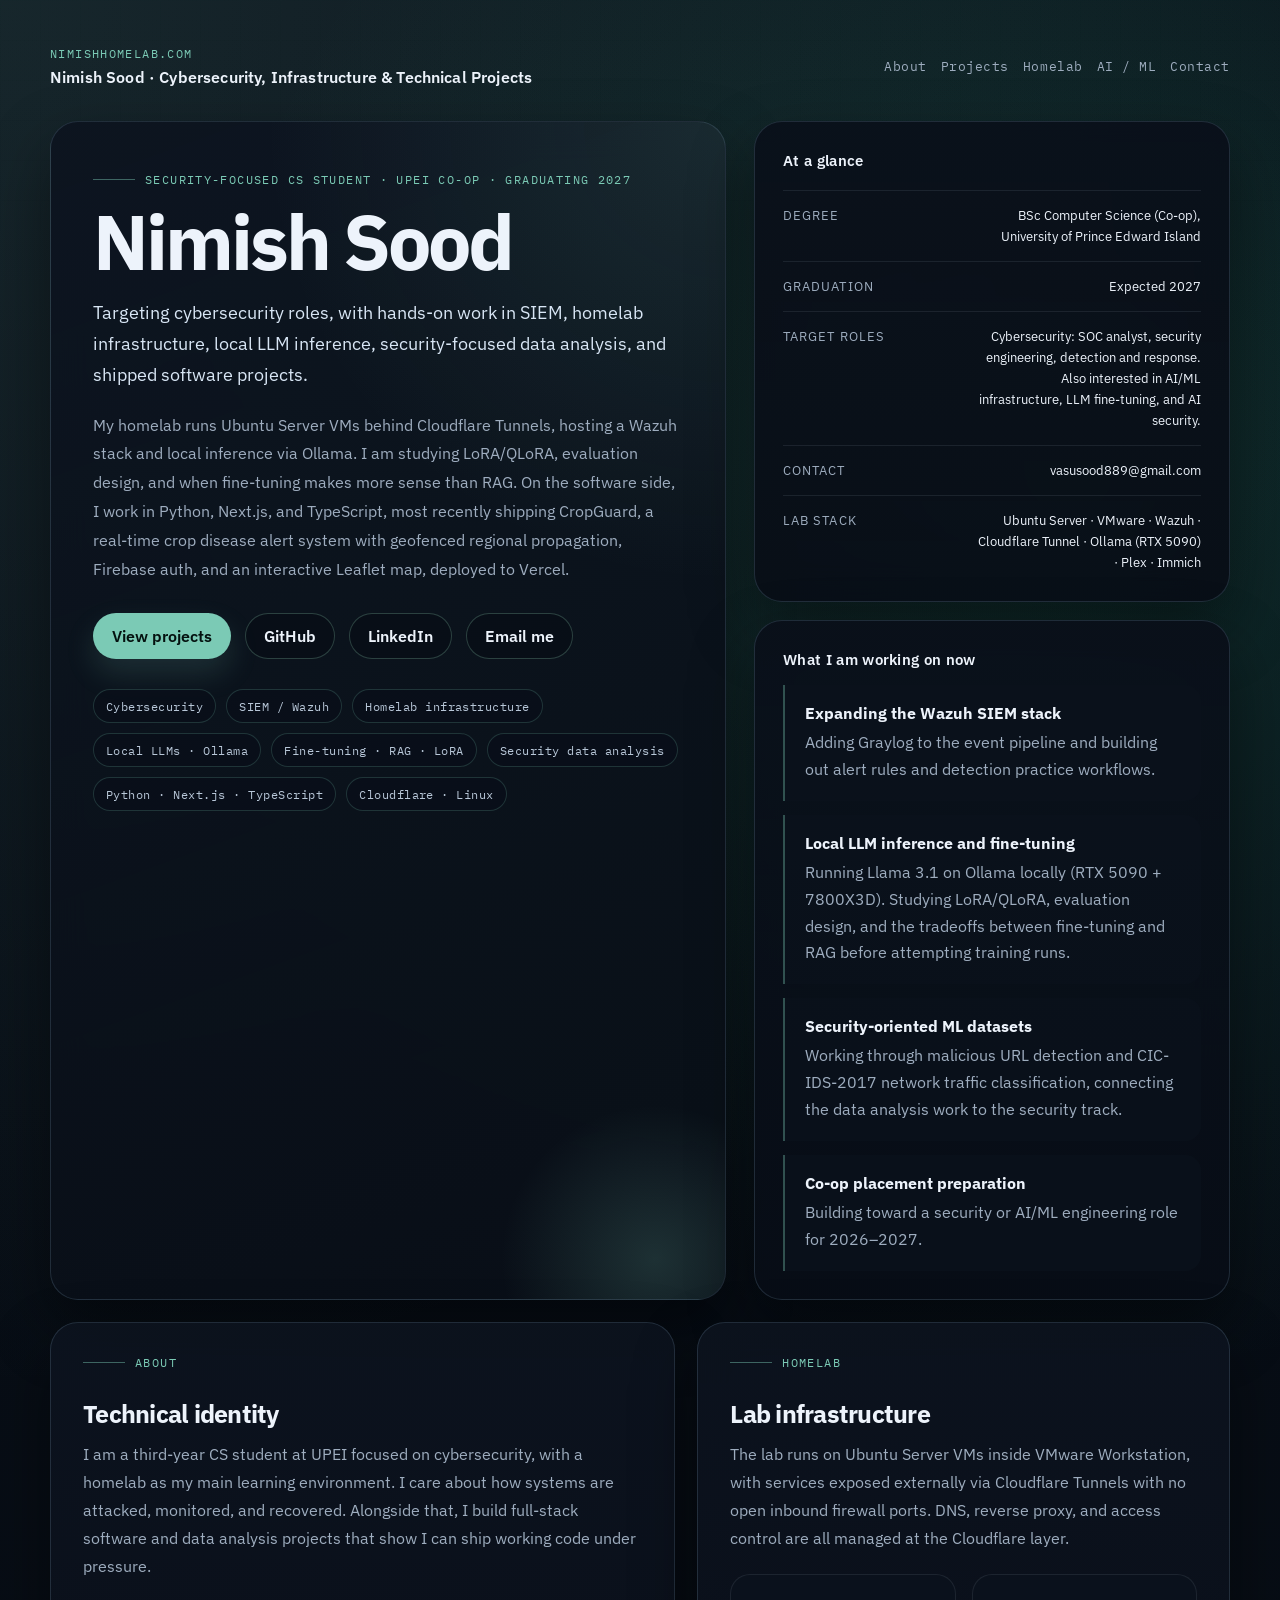
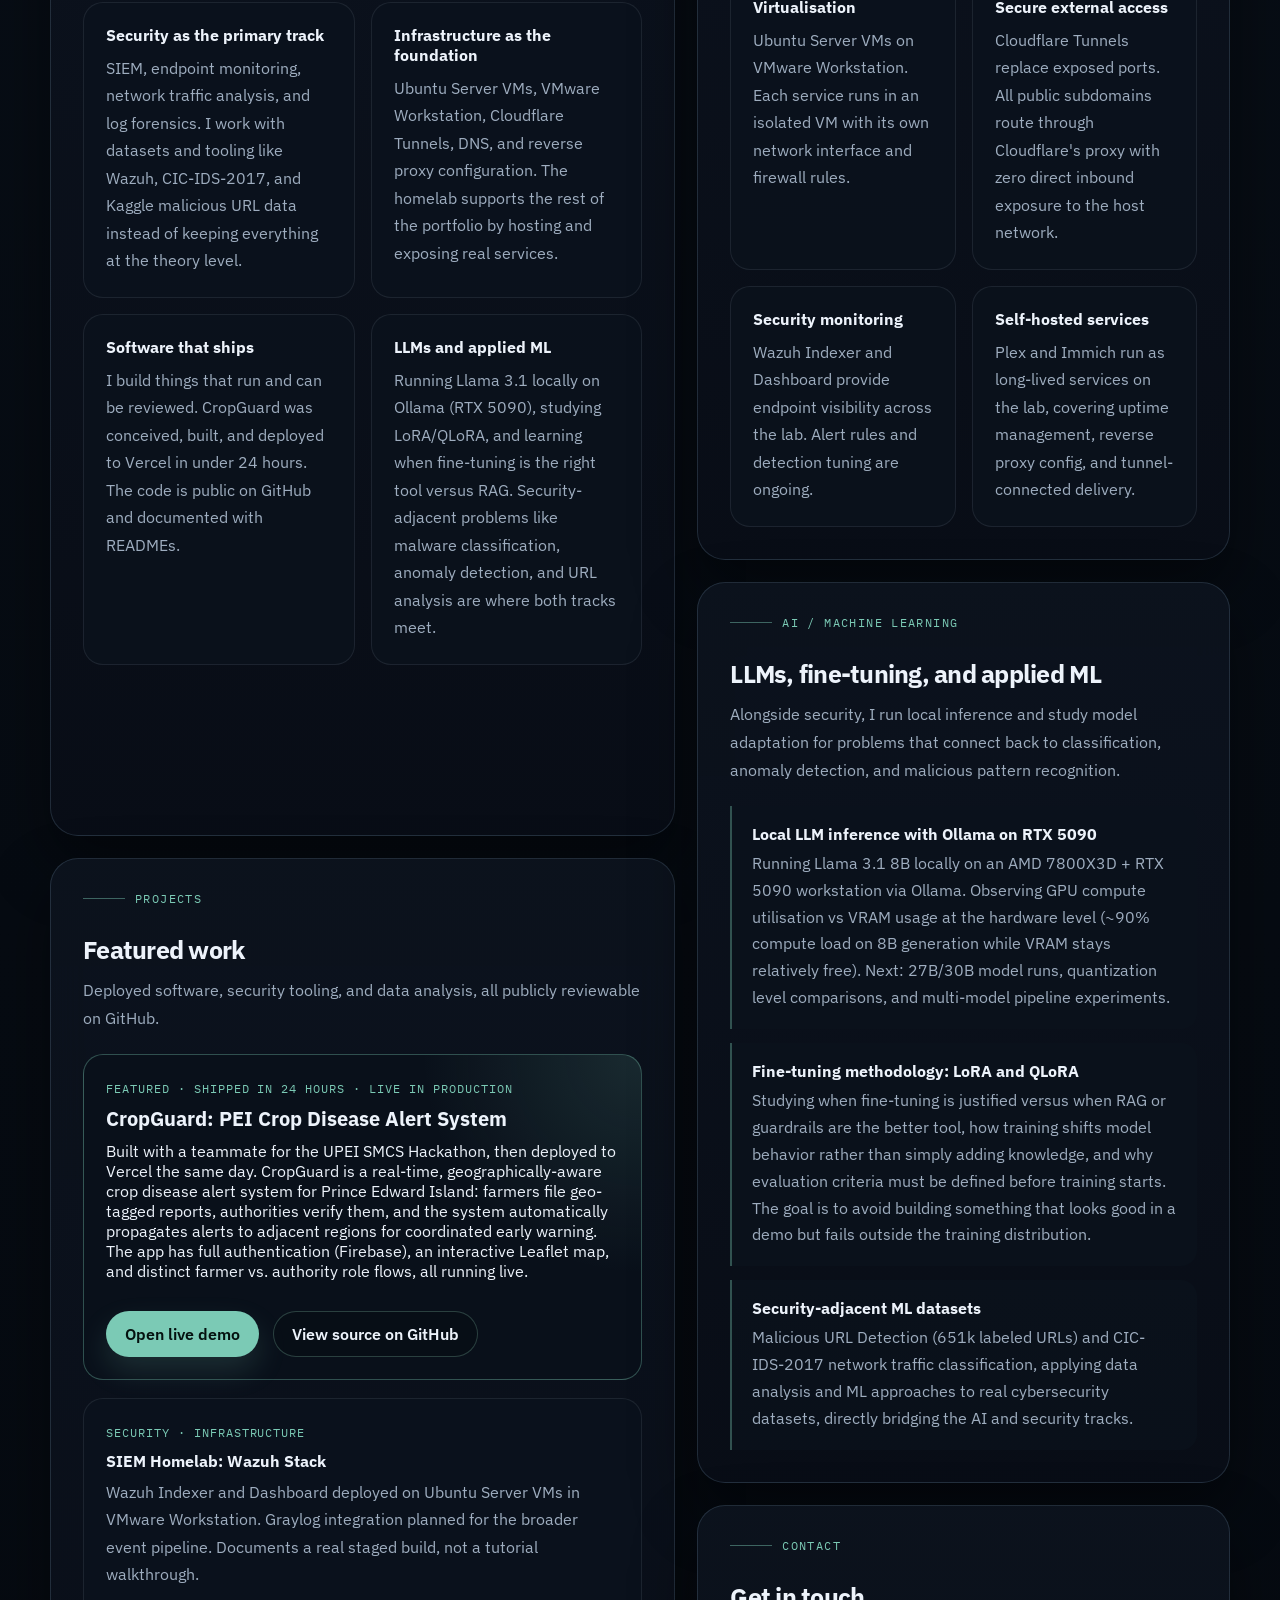
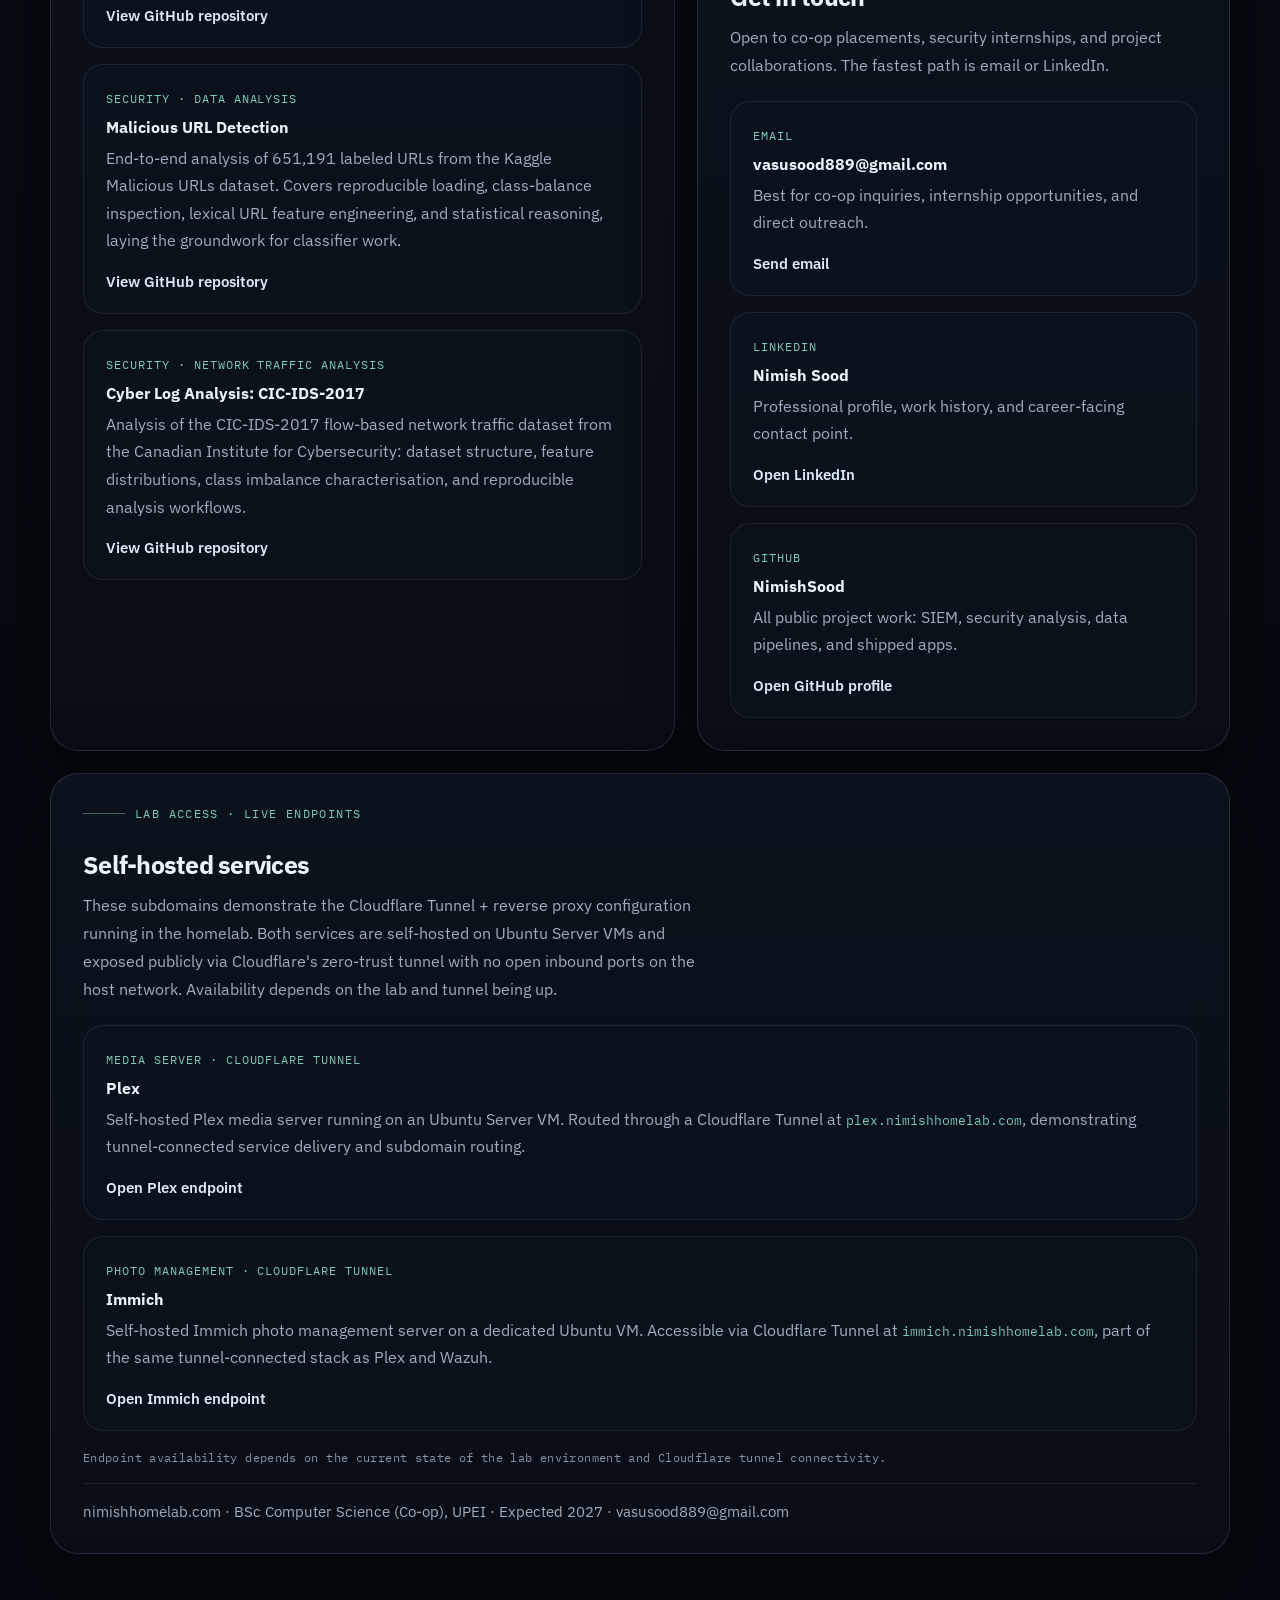
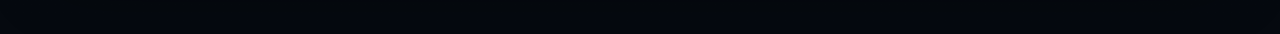
==== index.html @ af05654c "strucutral changes v3" ====
<!DOCTYPE html>
<html lang="en">
<head>
  <meta charset="utf-8" />
  <meta name="viewport" content="width=device-width, initial-scale=1" />
  <meta
    name="description"
    content="Nimish Sood, CS student at UPEI pursuing security-focused roles. Hands-on work in SIEM, homelab infrastructure, data analysis, and full-stack hackathon builds."
  />
  <meta property="og:title" content="Nimish Sood | Cybersecurity, Infrastructure, and Technical Projects" />
  <meta
    property="og:description"
    content="CS student at UPEI (Co-op, 2027). Targeting security roles. Projects in SIEM, homelab infrastructure, data analysis, and deployed software."
  />
  <meta property="og:type" content="website" />
  <meta property="og:url" content="https://nimishhomelab.com/" />
  <meta name="theme-color" content="#0a1018" />
  <meta name="robots" content="index,follow" />
  <title>Nimish Sood | Cybersecurity, Infrastructure, and Technical Projects</title>
  <link rel="preconnect" href="https://fonts.googleapis.com" />
  <link rel="preconnect" href="https://fonts.gstatic.com" crossorigin />
  <link
    href="https://fonts.googleapis.com/css2?family=IBM+Plex+Mono:wght@400;500;600&family=IBM+Plex+Sans:wght@400;500;600;700&display=swap"
    rel="stylesheet"
  />
  <style>
    :root {
      --bg: #0a1018;
      --bg-elevated: rgba(14, 20, 31, 0.92);
      --bg-soft: rgba(18, 27, 40, 0.8);
      --panel: rgba(11, 17, 27, 0.88);
      --line: rgba(120, 149, 179, 0.22);
      --line-strong: rgba(123, 202, 181, 0.34);
      --text: #edf3fb;
      --muted: #9eadbf;
      --accent: #7bcab5;
      --accent-strong: #a7f3d0;
      --accent-warm: #f1c27d;
      --shadow: 0 28px 64px rgba(0, 0, 0, 0.42);
      --radius-xl: 28px;
      --radius-lg: 20px;
      --radius-md: 16px;
      --content-width: 1180px;
    }

    * {
      box-sizing: border-box;
    }

    html {
      scroll-behavior: smooth;
    }

    body {
      margin: 0;
      min-height: 100vh;
      font-family: "IBM Plex Sans", "Segoe UI", sans-serif;
      color: var(--text);
      background:
        radial-gradient(circle at top left, rgba(123, 202, 181, 0.12), transparent 28%),
        radial-gradient(circle at 85% 10%, rgba(52, 211, 153, 0.14), transparent 20%),
        linear-gradient(180deg, #091019 0%, #060b12 52%, #05090f 100%);
      color-scheme: dark;
    }

    body::before {
      content: "";
      position: fixed;
      inset: 0;
      background-image:
        linear-gradient(rgba(123, 202, 181, 0.045) 1px, transparent 1px),
        linear-gradient(90deg, rgba(123, 202, 181, 0.045) 1px, transparent 1px);
      background-size: 40px 40px;
      mask-image: linear-gradient(180deg, rgba(0, 0, 0, 0.45), transparent 88%);
      pointer-events: none;
      opacity: 0.32;
    }

    a {
      color: inherit;
      text-decoration: none;
    }

    a:focus-visible {
      outline: 2px solid rgba(167, 243, 208, 0.72);
      outline-offset: 3px;
    }

    .page-shell {
      width: min(calc(100% - 40px), var(--content-width));
      margin: 0 auto;
      padding: 28px 0 80px;
      position: relative;
      z-index: 1;
    }

    .site-header {
      display: flex;
      align-items: center;
      justify-content: space-between;
      gap: 20px;
      padding: 18px 0 34px;
    }

    .brand {
      display: inline-flex;
      flex-direction: column;
      gap: 6px;
    }

    .brand-kicker,
    .eyebrow,
    .chip,
    .meta,
    .footer-note,
    .nav-link {
      font-family: "IBM Plex Mono", "Consolas", monospace;
    }

    .brand-kicker,
    .eyebrow {
      color: var(--accent);
      text-transform: uppercase;
      letter-spacing: 0.12em;
      font-size: 0.72rem;
    }

    .brand-title {
      font-size: 1rem;
      font-weight: 600;
      letter-spacing: 0.01em;
    }

    .site-nav {
      display: flex;
      flex-wrap: wrap;
      gap: 14px;
    }

    .nav-link {
      color: var(--muted);
      font-size: 0.82rem;
      letter-spacing: 0.04em;
      transition: color 0.18s ease;
    }

    .nav-link:hover,
    .nav-link:focus-visible {
      color: var(--accent-strong);
    }

    .hero {
      display: grid;
      grid-template-columns: minmax(0, 1.35fr) minmax(300px, 0.95fr);
      gap: 28px;
      align-items: stretch;
    }

    .panel {
      background: linear-gradient(180deg, rgba(255, 255, 255, 0.025), rgba(255, 255, 255, 0));
      border: 1px solid var(--line);
      border-radius: var(--radius-xl);
      box-shadow: var(--shadow);
      backdrop-filter: blur(18px);
    }

    .hero-main {
      padding: 42px;
      position: relative;
      overflow: hidden;
      background:
        radial-gradient(circle at top right, rgba(123, 202, 181, 0.12), transparent 34%),
        linear-gradient(160deg, rgba(13, 21, 32, 0.98), rgba(9, 15, 23, 0.94));
    }

    .hero-main::after {
      content: "";
      position: absolute;
      inset: auto -90px -120px auto;
      width: 320px;
      height: 320px;
      background: radial-gradient(circle, rgba(123, 202, 181, 0.18), transparent 68%);
      pointer-events: none;
    }

    .eyebrow {
      display: inline-flex;
      align-items: center;
      gap: 10px;
      margin-bottom: 18px;
    }

    .eyebrow::before {
      content: "";
      width: 42px;
      height: 1px;
      background: rgba(123, 202, 181, 0.45);
    }

    h1,
    h2,
    h3,
    p {
      margin: 0;
    }

    h1 {
      max-width: 11ch;
      font-size: clamp(2.8rem, 6vw, 5.2rem);
      line-height: 0.96;
      letter-spacing: -0.04em;
      margin-bottom: 18px;
    }

    .hero-tagline {
      font-size: 1.15rem;
      line-height: 1.7;
      color: #d8e6f5;
      max-width: 58ch;
    }

    .hero-copy {
      margin-top: 20px;
      color: var(--muted);
      font-size: 1rem;
      line-height: 1.8;
      max-width: 62ch;
    }

    .hero-actions {
      display: flex;
      flex-wrap: wrap;
      gap: 14px;
      margin-top: 30px;
    }

    .button {
      display: inline-flex;
      align-items: center;
      justify-content: center;
      min-height: 46px;
      padding: 0 18px;
      border-radius: 999px;
      border: 1px solid transparent;
      font-weight: 600;
      transition:
        transform 0.18s ease,
        border-color 0.18s ease,
        background-color 0.18s ease,
        color 0.18s ease;
    }

    .button:hover,
    .button:focus-visible,
    .project-card:hover,
    .project-card:focus-within,
    .detail-card:hover,
    .link-card:hover,
    .endpoint-card:hover {
      transform: translateY(-2px);
    }

    .button-primary {
      color: #04110f;
      background: var(--accent);
      box-shadow: 0 14px 30px rgba(123, 202, 181, 0.16);
    }

    .button-primary:hover,
    .button-primary:focus-visible {
      background: var(--accent-strong);
    }

    .button-secondary {
      border-color: rgba(167, 243, 208, 0.22);
      color: var(--text);
      background: rgba(8, 13, 22, 0.62);
    }

    .button-secondary:hover,
    .button-secondary:focus-visible {
      border-color: rgba(167, 243, 208, 0.42);
      background: rgba(11, 18, 29, 0.95);
    }

    .hero-meta {
      display: flex;
      flex-wrap: wrap;
      gap: 10px;
      margin-top: 30px;
    }

    .chip {
      display: inline-flex;
      align-items: center;
      min-height: 34px;
      padding: 0 12px;
      border-radius: 999px;
      border: 1px solid rgba(123, 202, 181, 0.2);
      background: rgba(9, 15, 25, 0.72);
      color: #b8c7d8;
      font-size: 0.76rem;
      letter-spacing: 0.04em;
    }

    .hero-aside {
      display: grid;
      gap: 18px;
    }

    .status-panel,
    .signal-panel {
      padding: 28px;
      background: linear-gradient(180deg, rgba(10, 16, 26, 0.95), rgba(8, 13, 22, 0.9));
    }

    .panel-title {
      font-size: 0.95rem;
      font-weight: 600;
      letter-spacing: 0.02em;
    }

    .panel-copy {
      margin-top: 10px;
      color: var(--muted);
      line-height: 1.7;
      font-size: 0.96rem;
    }

    .meta-list {
      display: grid;
      gap: 14px;
      margin-top: 20px;
    }

    .meta-row {
      display: flex;
      justify-content: space-between;
      gap: 20px;
      padding-top: 14px;
      border-top: 1px solid rgba(158, 173, 191, 0.12);
    }

    .meta-label,
    .meta-value {
      font-size: 0.82rem;
      line-height: 1.6;
    }

    .meta-label {
      color: var(--muted);
      text-transform: uppercase;
      letter-spacing: 0.08em;
    }

    .meta-value {
      color: var(--text);
      text-align: right;
      max-width: 28ch;
    }

    .signal-grid {
      display: grid;
      grid-template-columns: repeat(2, minmax(0, 1fr));
      gap: 12px;
      margin-top: 20px;
    }

    .signal-item {
      padding: 16px;
      border-radius: var(--radius-md);
      background: rgba(14, 23, 36, 0.9);
      border: 1px solid rgba(123, 202, 181, 0.14);
    }

    .signal-item h3 {
      font-size: 0.92rem;
      margin-bottom: 6px;
    }

    .signal-item p {
      color: var(--muted);
      font-size: 0.86rem;
      line-height: 1.65;
    }

    main {
      display: grid;
      gap: 22px;
      margin-top: 22px;
    }

    .content-grid {
      display: grid;
      grid-template-columns: 1.08fr 0.92fr;
      gap: 22px;
    }

    .stack {
      display: grid;
      gap: 22px;
    }

    .section-card {
      padding: 32px;
      background: linear-gradient(180deg, rgba(12, 19, 30, 0.95), rgba(9, 14, 23, 0.92));
    }

    .section-heading {
      display: flex;
      flex-direction: column;
      gap: 10px;
      margin-bottom: 22px;
    }

    .section-heading h2 {
      font-size: 1.55rem;
      letter-spacing: -0.03em;
    }

    .section-heading p {
      color: var(--muted);
      max-width: 62ch;
      line-height: 1.75;
    }

    .detail-grid {
      display: grid;
      grid-template-columns: repeat(2, minmax(0, 1fr));
      gap: 16px;
    }

    .detail-card {
      padding: 22px;
      border-radius: var(--radius-lg);
      background: rgba(11, 18, 29, 0.92);
      border: 1px solid rgba(158, 173, 191, 0.12);
      transition:
        transform 0.18s ease,
        border-color 0.18s ease,
        background-color 0.18s ease;
    }

    .detail-card:hover {
      border-color: rgba(123, 202, 181, 0.28);
      background: rgba(13, 21, 33, 0.98);
    }

    .detail-card h3 {
      font-size: 1rem;
      margin-bottom: 10px;
    }

    .detail-card p,
    .detail-card li,
    .project-card p,
    .link-card p,
    .endpoint-card p {
      color: var(--muted);
      line-height: 1.72;
    }

    .project-lead {
      margin-bottom: 18px;
      padding: 22px;
      border-radius: var(--radius-lg);
      border: 1px solid var(--line-strong);
      background:
        radial-gradient(circle at top right, rgba(123, 202, 181, 0.14), transparent 34%),
        rgba(10, 17, 27, 0.96);
    }

    .project-lead h3 {
      font-size: 1.22rem;
      margin-bottom: 10px;
    }

    .project-grid {
      display: grid;
      gap: 16px;
    }

    .project-card,
    .link-card,
    .endpoint-card {
      display: block;
      padding: 22px;
      border-radius: var(--radius-lg);
      background: rgba(11, 18, 29, 0.92);
      border: 1px solid rgba(158, 173, 191, 0.12);
      transition:
        transform 0.18s ease,
        border-color 0.18s ease,
        background-color 0.18s ease;
    }

    .project-card:hover,
    .project-card:focus-visible,
    .link-card:hover,
    .link-card:focus-visible,
    .endpoint-card:hover,
    .endpoint-card:focus-visible {
      border-color: rgba(123, 202, 181, 0.32);
      background: rgba(13, 21, 33, 0.98);
    }

    .meta {
      display: inline-block;
      margin-bottom: 10px;
      color: var(--accent);
      font-size: 0.76rem;
      letter-spacing: 0.08em;
      text-transform: uppercase;
    }

    .project-card h3,
    .link-card h3,
    .endpoint-card h3 {
      font-size: 1.02rem;
      margin-bottom: 8px;
    }

    .project-footer,
    .link-footer,
    .endpoint-footer {
      margin-top: 16px;
      color: #dce9f6;
      font-weight: 600;
      font-size: 0.95rem;
    }

    .focus-list {
      display: grid;
      gap: 14px;
    }

    .focus-item {
      padding: 18px 20px;
      border-left: 2px solid rgba(123, 202, 181, 0.35);
      background: rgba(11, 18, 29, 0.78);
      border-radius: 0 16px 16px 0;
    }

    .focus-item h3 {
      font-size: 0.98rem;
      margin-bottom: 6px;
    }

    .focus-item p {
      color: var(--muted);
      line-height: 1.68;
    }

    .link-grid,
    .endpoint-grid {
      display: grid;
      gap: 16px;
    }

    .footer-note {
      margin-top: 18px;
      font-size: 0.77rem;
      color: rgba(158, 173, 191, 0.84);
      letter-spacing: 0.03em;
    }

    footer {
      margin-top: 18px;
      padding-top: 18px;
      color: var(--muted);
      font-size: 0.92rem;
      border-top: 1px solid rgba(158, 173, 191, 0.12);
    }

    @media (max-width: 1040px) {
      .hero,
      .content-grid {
        grid-template-columns: 1fr;
      }

      h1 {
        max-width: none;
      }
    }

    @media (max-width: 760px) {
      .page-shell {
        width: min(calc(100% - 28px), var(--content-width));
        padding-top: 18px;
        padding-bottom: 52px;
      }

      .site-header {
        flex-direction: column;
        align-items: flex-start;
        padding-bottom: 24px;
      }

      .hero-main,
      .status-panel,
      .signal-panel,
      .section-card {
        padding: 24px;
      }

      .detail-grid,
      .signal-grid {
        grid-template-columns: 1fr;
      }

      h1 {
        font-size: clamp(2.4rem, 15vw, 4rem);
      }

      .hero-tagline,
      .hero-copy,
      .section-heading p {
        font-size: 0.96rem;
      }

      .meta-row {
        flex-direction: column;
        gap: 4px;
      }

      .meta-value {
        text-align: left;
        max-width: none;
      }
    }
  </style>
</head>
<body>
  <div class="page-shell">
    <header class="site-header">
      <div class="brand">
        <span class="brand-kicker">nimishhomelab.com</span>
        <span class="brand-title">Nimish Sood · Cybersecurity, Infrastructure &amp; Technical Projects</span>
      </div>
      <nav class="site-nav" aria-label="Primary">
        <a class="nav-link" href="#about">About</a>
        <a class="nav-link" href="#projects">Projects</a>
        <a class="nav-link" href="#lab">Homelab</a>
        <a class="nav-link" href="#ai">AI / ML</a>
        <a class="nav-link" href="#contact">Contact</a>
      </nav>
    </header>

    <section class="hero">
      <article class="hero-main panel">
        <div class="eyebrow">Security-focused CS student · UPEI Co-op · Graduating 2027</div>
        <h1>Nimish Sood</h1>
        <p class="hero-tagline">
          Targeting cybersecurity roles, with hands-on work in SIEM, homelab infrastructure, local LLM inference,
          security-focused data analysis, and shipped software projects.
        </p>
        <p class="hero-copy">
          My homelab runs Ubuntu Server VMs behind Cloudflare Tunnels, hosting a Wazuh stack and local inference via
          Ollama. I am studying LoRA/QLoRA, evaluation design, and when fine-tuning makes more sense than RAG. On the
          software side, I work in Python, Next.js, and TypeScript, most recently shipping CropGuard, a real-time crop
          disease alert system with geofenced regional propagation, Firebase auth, and an interactive Leaflet map,
          deployed to Vercel.
        </p>
        <div class="hero-actions">
          <a class="button button-primary" href="#projects">View projects</a>
          <a class="button button-secondary" href="https://github.com/NimishSood" target="_blank" rel="noopener noreferrer">GitHub</a>
          <a class="button button-secondary" href="https://www.linkedin.com/in/nimishsood/" target="_blank" rel="noopener noreferrer">LinkedIn</a>
          <a class="button button-secondary" href="mailto:vasusood889@gmail.com">Email me</a>
        </div>
        <div class="hero-meta" aria-label="Focus areas">
          <span class="chip">Cybersecurity</span>
          <span class="chip">SIEM / Wazuh</span>
          <span class="chip">Homelab infrastructure</span>
          <span class="chip">Local LLMs · Ollama</span>
          <span class="chip">Fine-tuning · RAG · LoRA</span>
          <span class="chip">Security data analysis</span>
          <span class="chip">Python · Next.js · TypeScript</span>
          <span class="chip">Cloudflare · Linux</span>
        </div>
      </article>

      <div class="hero-aside">
        <aside class="status-panel panel">
          <h2 class="panel-title">At a glance</h2>
          <div class="meta-list">
            <div class="meta-row">
              <span class="meta-label">Degree</span>
              <span class="meta-value">BSc Computer Science (Co-op), University of Prince Edward Island</span>
            </div>
            <div class="meta-row">
              <span class="meta-label">Graduation</span>
              <span class="meta-value">Expected 2027</span>
            </div>
            <div class="meta-row">
              <span class="meta-label">Target roles</span>
              <span class="meta-value">Cybersecurity: SOC analyst, security engineering, detection and response. Also interested in AI/ML infrastructure, LLM fine-tuning, and AI security.</span>
            </div>
            <div class="meta-row">
              <span class="meta-label">Contact</span>
              <span class="meta-value">vasusood889@gmail.com</span>
            </div>
            <div class="meta-row">
              <span class="meta-label">Lab stack</span>
              <span class="meta-value">Ubuntu Server · VMware · Wazuh · Cloudflare Tunnel · Ollama (RTX 5090) · Plex · Immich</span>
            </div>
          </div>
        </aside>

        <aside class="signal-panel panel">
          <h2 class="panel-title">What I am working on now</h2>
          <div class="focus-list" style="margin-top: 16px;">
            <article class="focus-item">
              <h3>Expanding the Wazuh SIEM stack</h3>
              <p>Adding Graylog to the event pipeline and building out alert rules and detection practice workflows.</p>
            </article>
            <article class="focus-item">
              <h3>Local LLM inference and fine-tuning</h3>
              <p>Running Llama 3.1 on Ollama locally (RTX 5090 + 7800X3D). Studying LoRA/QLoRA, evaluation design, and the tradeoffs between fine-tuning and RAG before attempting training runs.</p>
            </article>
            <article class="focus-item">
              <h3>Security-oriented ML datasets</h3>
              <p>Working through malicious URL detection and CIC-IDS-2017 network traffic classification, connecting the data analysis work to the security track.</p>
            </article>
            <article class="focus-item">
              <h3>Co-op placement preparation</h3>
              <p>Building toward a security or AI/ML engineering role for 2026–2027.</p>
            </article>
          </div>
        </aside>
      </div>
    </section>

    <main>
      <div class="content-grid">
        <div class="stack">
          <section id="about" class="section-card panel">
            <div class="section-heading">
              <div class="eyebrow">About</div>
              <h2>Technical identity</h2>
              <p>
                I am a third-year CS student at UPEI focused on cybersecurity, with a homelab as my main learning
                environment. I care about how systems are attacked, monitored, and recovered. Alongside that, I build
                full-stack software and data analysis projects that show I can ship working code under pressure.
              </p>
            </div>
            <div class="detail-grid">
              <article class="detail-card">
                <h3>Security as the primary track</h3>
                <p>
                  SIEM, endpoint monitoring, network traffic analysis, and log forensics. I work with datasets and
                  tooling like Wazuh, CIC-IDS-2017, and Kaggle malicious URL data instead of keeping everything at the
                  theory level.
                </p>
              </article>
              <article class="detail-card">
                <h3>Infrastructure as the foundation</h3>
                <p>
                  Ubuntu Server VMs, VMware Workstation, Cloudflare Tunnels, DNS, and reverse proxy configuration.
                  The homelab supports the rest of the portfolio by hosting and exposing real services.
                </p>
              </article>
              <article class="detail-card">
                <h3>Software that ships</h3>
                <p>
                  I build things that run and can be reviewed. CropGuard was conceived, built, and deployed to Vercel
                  in under 24 hours. The code is public on GitHub and documented with READMEs.
                </p>
              </article>
              <article class="detail-card">
                <h3>LLMs and applied ML</h3>
                <p>
                  Running Llama 3.1 locally on Ollama (RTX 5090), studying LoRA/QLoRA, and learning when fine-tuning
                  is the right tool versus RAG. Security-adjacent problems like malware classification, anomaly
                  detection, and URL analysis are where both tracks meet.
                </p>
              </article>
            </div>
          </section>

          <section id="projects" class="section-card panel">
            <div class="section-heading">
              <div class="eyebrow">Projects</div>
              <h2>Featured work</h2>
              <p>
                Deployed software, security tooling, and data analysis, all publicly reviewable on GitHub.
              </p>
            </div>

            <div class="project-lead">
              <span class="meta">Featured · shipped in 24 hours · live in production</span>
              <h3>CropGuard: PEI Crop Disease Alert System</h3>
              <p>
                Built with a teammate for the UPEI SMCS Hackathon, then deployed to Vercel the same day. CropGuard is
                a real-time, geographically-aware crop disease alert system for Prince Edward
                Island: farmers file geo-tagged reports, authorities verify them, and the system automatically
                propagates alerts to adjacent regions for coordinated early warning. The app has full authentication
                (Firebase), an interactive Leaflet map, and distinct farmer vs. authority role flows, all running live.
              </p>
              <div class="hero-actions">
                <a
                  class="button button-primary"
                  href="https://cropguard-five.vercel.app/"
                  target="_blank"
                  rel="noopener noreferrer"
                >
                  Open live demo
                </a>
                <a
                  class="button button-secondary"
                  href="https://github.com/green-bits-nimish-adi/CropGuard"
                  target="_blank"
                  rel="noopener noreferrer"
                >
                  View source on GitHub
                </a>
              </div>
            </div>

            <div class="project-grid">
              <a
                class="project-card"
                href="https://github.com/NimishSood/siem-homelab-wazuh"
                target="_blank"
                rel="noopener noreferrer"
              >
                <span class="meta">Security · infrastructure</span>
                <h3>SIEM Homelab: Wazuh Stack</h3>
                <p>
                  Wazuh Indexer and Dashboard deployed on Ubuntu Server VMs in VMware Workstation. Graylog integration
                  planned for the broader event pipeline. Documents a real staged build, not a tutorial walkthrough.
                </p>
                <div class="project-footer">View GitHub repository</div>
              </a>

              <a
                class="project-card"
                href="https://github.com/NimishSood/malicious-url-detection"
                target="_blank"
                rel="noopener noreferrer"
              >
                <span class="meta">Security · data analysis</span>
                <h3>Malicious URL Detection</h3>
                <p>
                  End-to-end analysis of 651,191 labeled URLs from the Kaggle Malicious URLs dataset. Covers
                  reproducible loading, class-balance inspection, lexical URL feature engineering, and statistical reasoning, laying the groundwork for classifier work.
                </p>
                <div class="project-footer">View GitHub repository</div>
              </a>

              <a
                class="project-card"
                href="https://github.com/NimishSood/cyber-log-analysis"
                target="_blank"
                rel="noopener noreferrer"
              >
                <span class="meta">Security · network traffic analysis</span>
                <h3>Cyber Log Analysis: CIC-IDS-2017</h3>
                <p>
                  Analysis of the CIC-IDS-2017 flow-based network traffic dataset from the Canadian Institute for
                  Cybersecurity: dataset structure, feature distributions, class imbalance characterisation, and
                  reproducible analysis workflows.
                </p>
                <div class="project-footer">View GitHub repository</div>
              </a>
            </div>
          </section>
        </div>

        <div class="stack">
          <section id="lab" class="section-card panel">
            <div class="section-heading">
              <div class="eyebrow">Homelab</div>
              <h2>Lab infrastructure</h2>
              <p>
                The lab runs on Ubuntu Server VMs inside VMware Workstation, with services exposed externally via
                Cloudflare Tunnels with no open inbound firewall ports. DNS, reverse proxy, and access control are all
                managed at the Cloudflare layer.
              </p>
            </div>
            <div class="detail-grid">
              <article class="detail-card">
                <h3>Virtualisation</h3>
                <p>Ubuntu Server VMs on VMware Workstation. Each service runs in an isolated VM with its own network interface and firewall rules.</p>
              </article>
              <article class="detail-card">
                <h3>Secure external access</h3>
                <p>Cloudflare Tunnels replace exposed ports. All public subdomains route through Cloudflare's proxy with zero direct inbound exposure to the host network.</p>
              </article>
              <article class="detail-card">
                <h3>Security monitoring</h3>
                <p>Wazuh Indexer and Dashboard provide endpoint visibility across the lab. Alert rules and detection tuning are ongoing.</p>
              </article>
              <article class="detail-card">
                <h3>Self-hosted services</h3>
                <p>Plex and Immich run as long-lived services on the lab, covering uptime management, reverse proxy config, and tunnel-connected delivery.</p>
              </article>
            </div>
          </section>

          <section id="ai" class="section-card panel">
            <div class="section-heading">
              <div class="eyebrow">AI / Machine Learning</div>
              <h2>LLMs, fine-tuning, and applied ML</h2>
              <p>
                Alongside security, I run local inference and study model adaptation for problems that connect back to
                classification, anomaly detection, and malicious pattern recognition.
              </p>
            </div>
            <div class="focus-list">
              <article class="focus-item">
                <h3>Local LLM inference with Ollama on RTX 5090</h3>
                <p>
                  Running Llama 3.1 8B locally on an AMD 7800X3D + RTX 5090 workstation via Ollama. Observing
                  GPU compute utilisation vs VRAM usage at the hardware level (~90% compute load on 8B generation
                  while VRAM stays relatively free). Next: 27B/30B model runs, quantization level comparisons,
                  and multi-model pipeline experiments.
                </p>
              </article>
              <article class="focus-item">
                <h3>Fine-tuning methodology: LoRA and QLoRA</h3>
                <p>
                  Studying when fine-tuning is justified versus when RAG or guardrails are the better tool, how
                  training shifts model behavior rather than simply adding knowledge, and why evaluation criteria must
                  be defined before training starts. The goal is to avoid building something that looks good in a demo
                  but fails outside the training distribution.
                </p>
              </article>
              <article class="focus-item">
                <h3>Security-adjacent ML datasets</h3>
                <p>
                  Malicious URL Detection (651k labeled URLs) and CIC-IDS-2017 network traffic classification, applying data analysis and ML approaches to real cybersecurity datasets, directly bridging the
                  AI and security tracks.
                </p>
              </article>
            </div>
          </section>

          <section id="contact" class="section-card panel">
            <div class="section-heading">
              <div class="eyebrow">Contact</div>
              <h2>Get in touch</h2>
              <p>
                Open to co-op placements, security internships, and project collaborations. The fastest path is email
                or LinkedIn.
              </p>
            </div>
            <div class="link-grid">
              <a
                class="link-card"
                href="mailto:vasusood889@gmail.com"
              >
                <span class="meta">Email</span>
                <h3>vasusood889@gmail.com</h3>
                <p>Best for co-op inquiries, internship opportunities, and direct outreach.</p>
                <div class="link-footer">Send email</div>
              </a>

              <a
                class="link-card"
                href="https://www.linkedin.com/in/nimishsood/"
                target="_blank"
                rel="noopener noreferrer"
              >
                <span class="meta">LinkedIn</span>
                <h3>Nimish Sood</h3>
                <p>Professional profile, work history, and career-facing contact point.</p>
                <div class="link-footer">Open LinkedIn</div>
              </a>

              <a
                class="link-card"
                href="https://github.com/NimishSood"
                target="_blank"
                rel="noopener noreferrer"
              >
                <span class="meta">GitHub</span>
                <h3>NimishSood</h3>
                <p>All public project work: SIEM, security analysis, data pipelines, and shipped apps.</p>
                <div class="link-footer">Open GitHub profile</div>
              </a>
            </div>
          </section>
        </div>
      </div>

      <section class="section-card panel">
        <div class="section-heading">
          <div class="eyebrow">Lab access · live endpoints</div>
          <h2>Self-hosted services</h2>
          <p>
            These subdomains demonstrate the Cloudflare Tunnel + reverse proxy configuration running in the homelab.
            Both services are self-hosted on Ubuntu Server VMs and exposed publicly via Cloudflare's zero-trust
            tunnel with no open inbound ports on the host network. Availability depends on the lab and tunnel being up.
          </p>
        </div>
        <div class="endpoint-grid">
          <a class="endpoint-card" href="https://plex.nimishhomelab.com" target="_blank" rel="noopener noreferrer">
            <span class="meta">Media server · Cloudflare Tunnel</span>
            <h3>Plex</h3>
            <p>
              Self-hosted Plex media server running on an Ubuntu Server VM. Routed through a Cloudflare Tunnel at
              <code style="font-family: 'IBM Plex Mono', monospace; font-size: 0.82em; color: var(--accent);">plex.nimishhomelab.com</code>, demonstrating tunnel-connected service delivery and subdomain routing.
            </p>
            <div class="endpoint-footer">Open Plex endpoint</div>
          </a>

          <a class="endpoint-card" href="https://immich.nimishhomelab.com" target="_blank" rel="noopener noreferrer">
            <span class="meta">Photo management · Cloudflare Tunnel</span>
            <h3>Immich</h3>
            <p>
              Self-hosted Immich photo management server on a dedicated Ubuntu VM. Accessible via Cloudflare Tunnel at
              <code style="font-family: 'IBM Plex Mono', monospace; font-size: 0.82em; color: var(--accent);">immich.nimishhomelab.com</code>, part of the same tunnel-connected stack as Plex and Wazuh.
            </p>
            <div class="endpoint-footer">Open Immich endpoint</div>
          </a>
        </div>
        <p class="footer-note">
          Endpoint availability depends on the current state of the lab environment and Cloudflare tunnel connectivity.
        </p>
        <footer>
          nimishhomelab.com · BSc Computer Science (Co-op), UPEI · Expected 2027 · vasusood889@gmail.com
        </footer>
      </section>
    </main>
  </div>
</body>
</html>
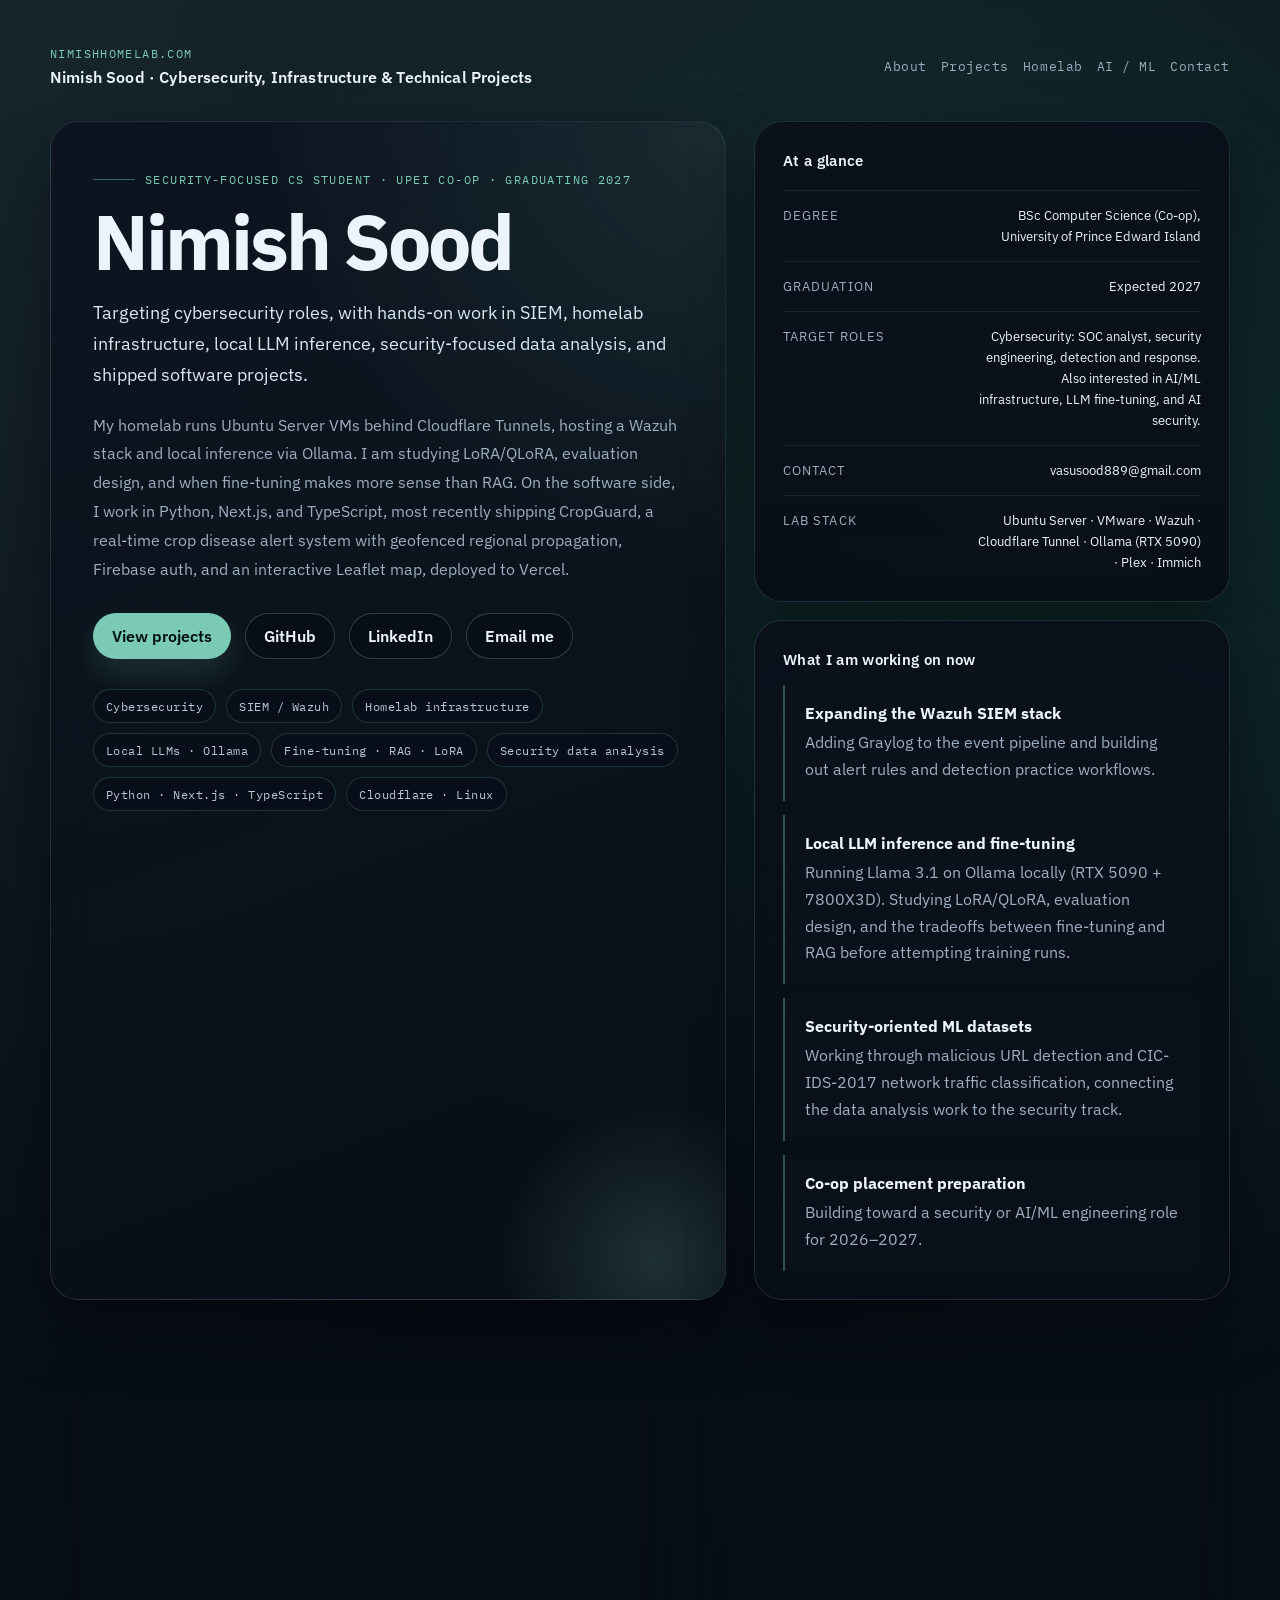
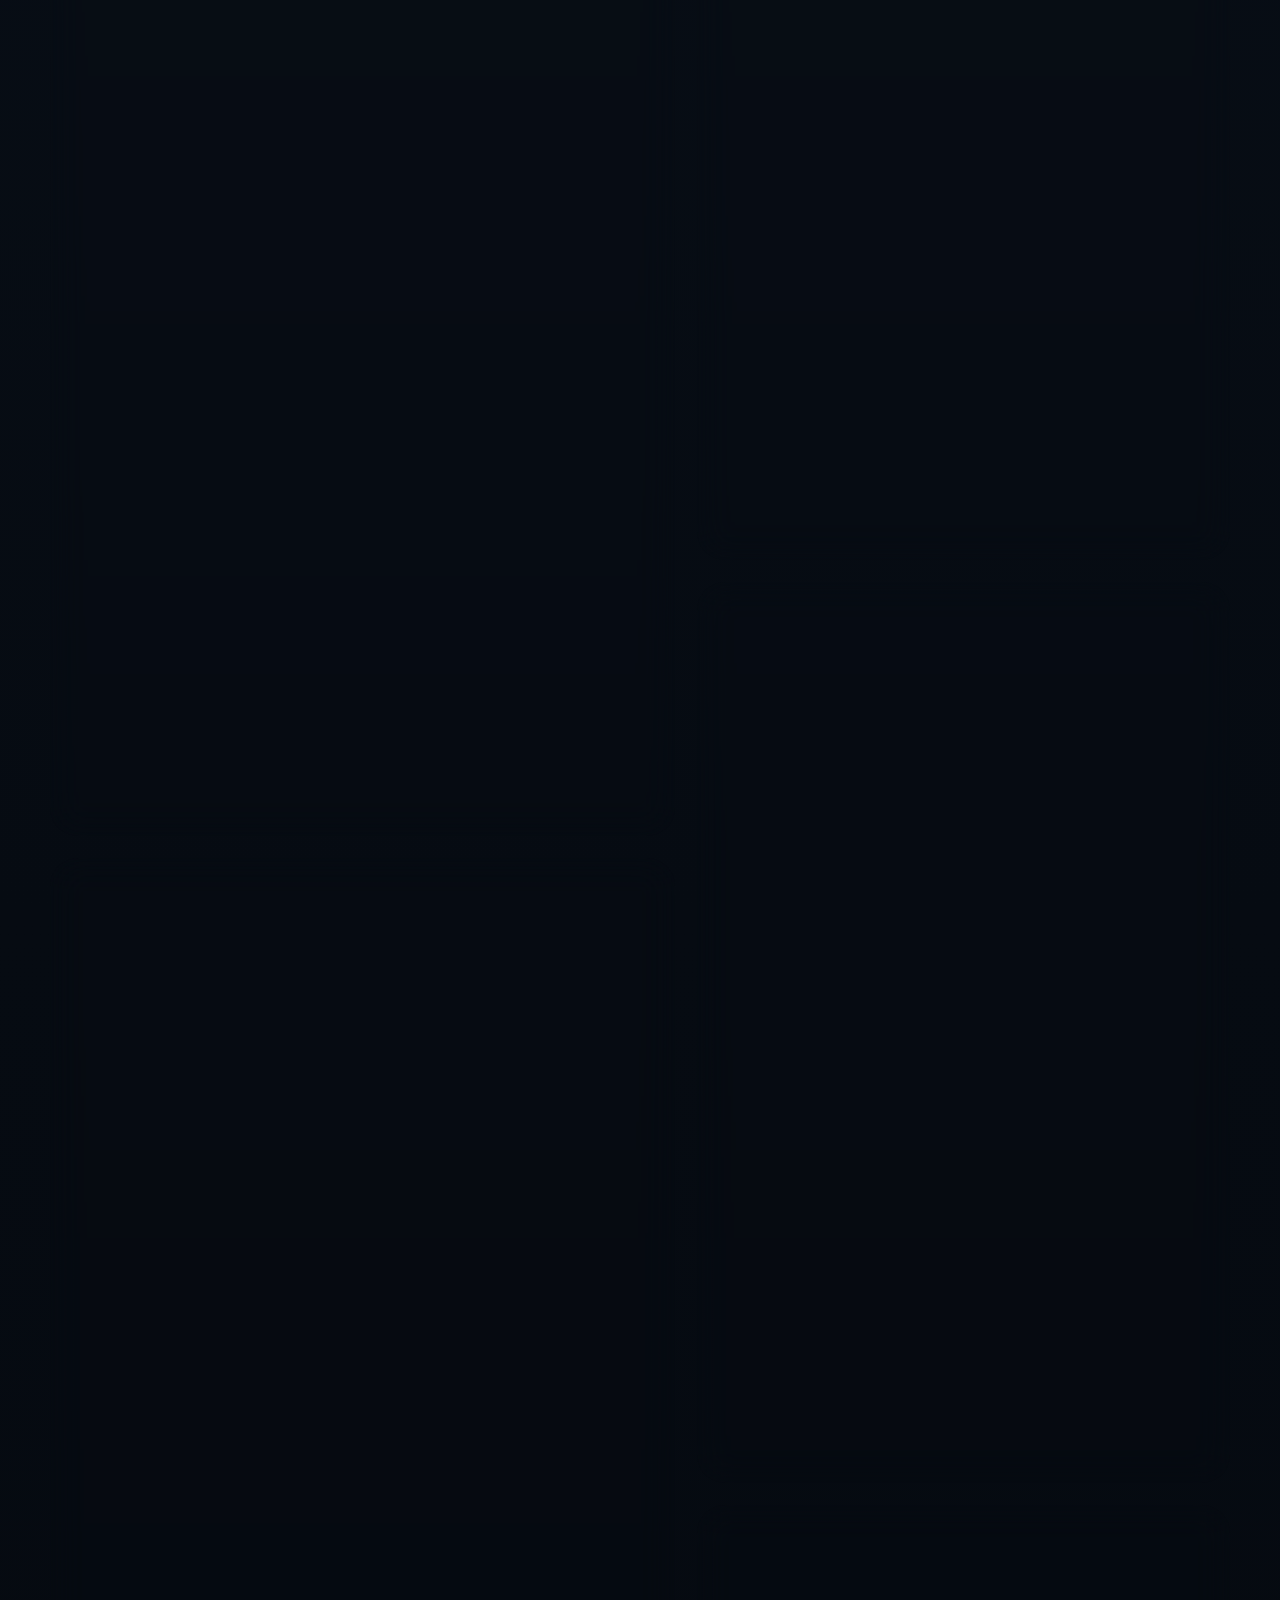
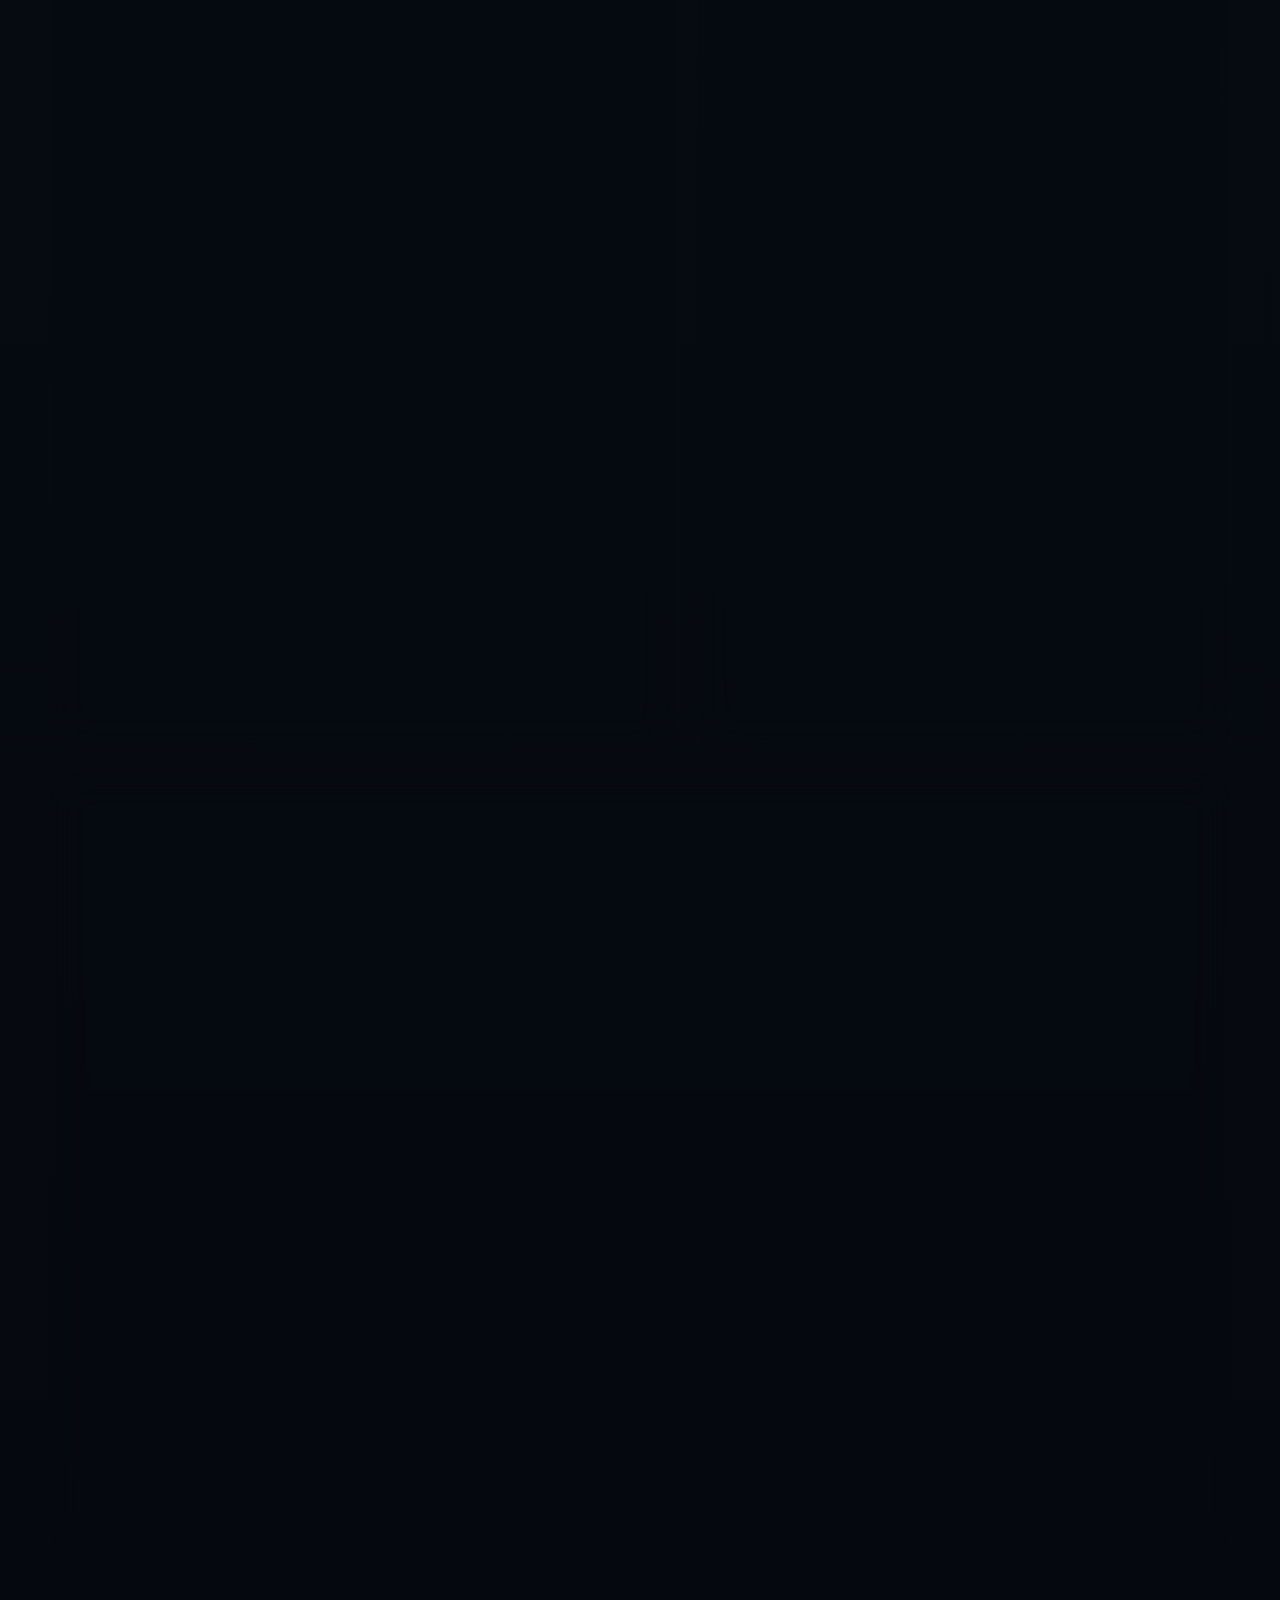
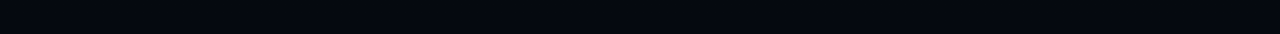
==== commit 39d90927: "changed cropguard link to github pages instead of vercel app" ====
--- a/index.html
+++ b/index.html
@@ -790,16 +790,16 @@
               <span class="meta">Featured · shipped in 24 hours · live in production</span>
               <h3>CropGuard: PEI Crop Disease Alert System</h3>
               <p>
-                Built with a teammate for the UPEI SMCS Hackathon, then deployed to Vercel the same day. CropGuard is
-                a real-time, geographically-aware crop disease alert system for Prince Edward
-                Island: farmers file geo-tagged reports, authorities verify them, and the system automatically
-                propagates alerts to adjacent regions for coordinated early warning. The app has full authentication
-                (Firebase), an interactive Leaflet map, and distinct farmer vs. authority role flows, all running live.
+                Built with a teammate for the UPEI SMCS Hackathon, then deployed to Vercel on the next day. CropGuard is
+                a real-time, geographically-aware crop disease alert system for Prince Edward Island: farmers file
+                geo-tagged reports, authorities verify them, and the system automatically propagates alerts to
+                adjacent regions for coordinated early warning. The hosted project page includes a bit more context on
+                the workflow and how to use the app.
               </p>
               <div class="hero-actions">
                 <a
                   class="button button-primary"
-                  href="https://cropguard-five.vercel.app/"
+                  href="https://green-bits-nimish-adi.github.io/CropGuard/"
                   target="_blank"
                   rel="noopener noreferrer"
                 >
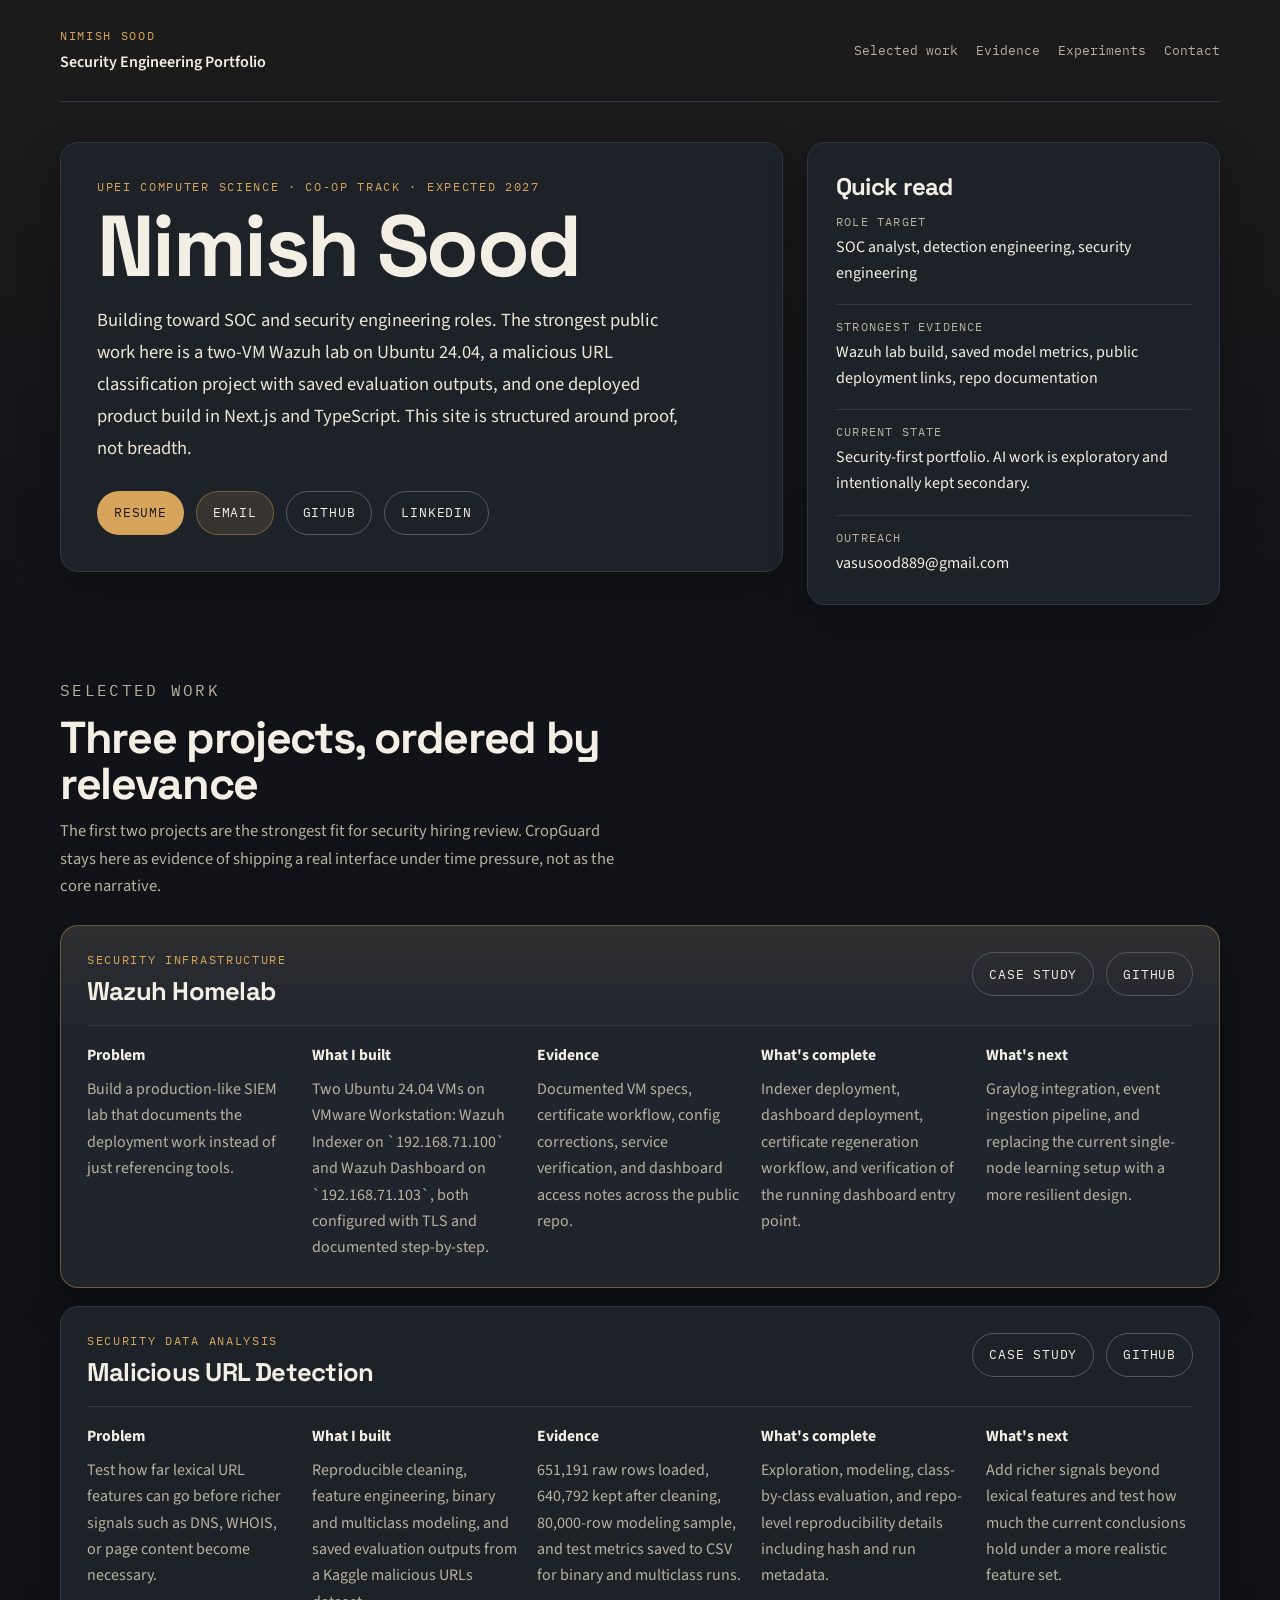
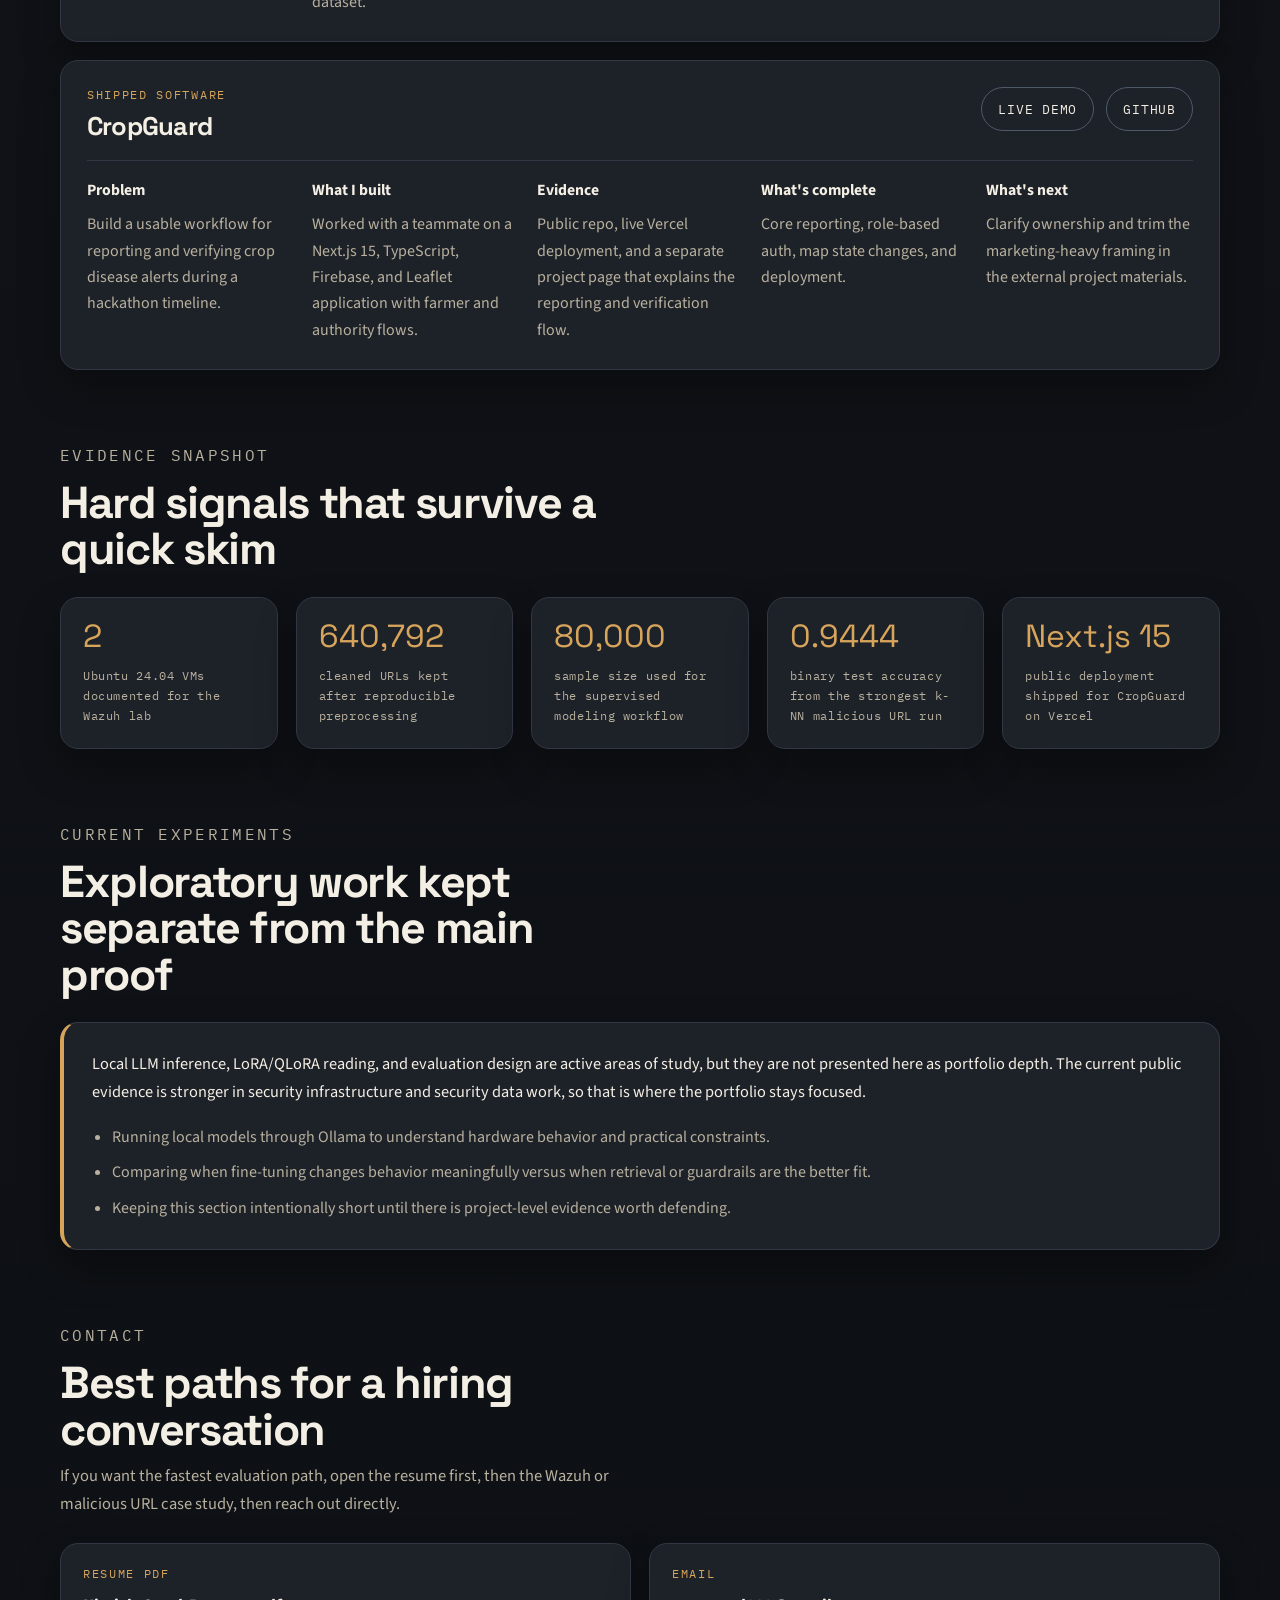
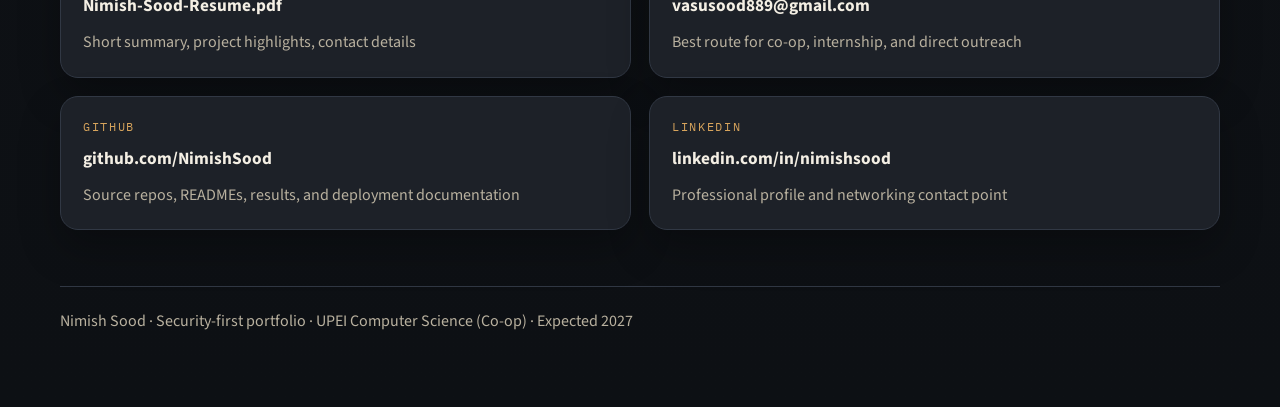
==== commit c51fcdc2: "revamped the entire portfolio" ====
--- a/index.html
+++ b/index.html
@@ -5,1023 +5,289 @@
   <meta name="viewport" content="width=device-width, initial-scale=1" />
   <meta
     name="description"
-    content="Nimish Sood, CS student at UPEI pursuing security-focused roles. Hands-on work in SIEM, homelab infrastructure, data analysis, and full-stack hackathon builds."
+    content="Nimish Sood is a UPEI computer science student building toward SOC and security engineering roles. Portfolio evidence includes a Wazuh homelab, malicious URL detection analysis, and a deployed Next.js project."
   />
-  <meta property="og:title" content="Nimish Sood | Cybersecurity, Infrastructure, and Technical Projects" />
+  <meta name="robots" content="index,follow" />
+  <meta name="theme-color" content="#111318" />
+  <meta property="og:title" content="Nimish Sood | Security Engineering Portfolio" />
   <meta
     property="og:description"
-    content="CS student at UPEI (Co-op, 2027). Targeting security roles. Projects in SIEM, homelab infrastructure, data analysis, and deployed software."
+    content="Security-first portfolio with evidence from a Wazuh homelab, malicious URL detection analysis, and shipped software."
   />
   <meta property="og:type" content="website" />
   <meta property="og:url" content="https://nimishhomelab.com/" />
-  <meta name="theme-color" content="#0a1018" />
-  <meta name="robots" content="index,follow" />
-  <title>Nimish Sood | Cybersecurity, Infrastructure, and Technical Projects</title>
+  <link rel="canonical" href="https://nimishhomelab.com/" />
   <link rel="preconnect" href="https://fonts.googleapis.com" />
   <link rel="preconnect" href="https://fonts.gstatic.com" crossorigin />
   <link
-    href="https://fonts.googleapis.com/css2?family=IBM+Plex+Mono:wght@400;500;600&family=IBM+Plex+Sans:wght@400;500;600;700&display=swap"
+    href="https://fonts.googleapis.com/css2?family=IBM+Plex+Mono:wght@400;500;600&family=Source+Sans+3:wght@400;500;600;700&family=Space+Grotesk:wght@500;700&display=swap"
     rel="stylesheet"
   />
-  <style>
-    :root {
-      --bg: #0a1018;
-      --bg-elevated: rgba(14, 20, 31, 0.92);
-      --bg-soft: rgba(18, 27, 40, 0.8);
-      --panel: rgba(11, 17, 27, 0.88);
-      --line: rgba(120, 149, 179, 0.22);
-      --line-strong: rgba(123, 202, 181, 0.34);
-      --text: #edf3fb;
-      --muted: #9eadbf;
-      --accent: #7bcab5;
-      --accent-strong: #a7f3d0;
-      --accent-warm: #f1c27d;
-      --shadow: 0 28px 64px rgba(0, 0, 0, 0.42);
-      --radius-xl: 28px;
-      --radius-lg: 20px;
-      --radius-md: 16px;
-      --content-width: 1180px;
-    }
-
-    * {
-      box-sizing: border-box;
-    }
-
-    html {
-      scroll-behavior: smooth;
-    }
-
-    body {
-      margin: 0;
-      min-height: 100vh;
-      font-family: "IBM Plex Sans", "Segoe UI", sans-serif;
-      color: var(--text);
-      background:
-        radial-gradient(circle at top left, rgba(123, 202, 181, 0.12), transparent 28%),
-        radial-gradient(circle at 85% 10%, rgba(52, 211, 153, 0.14), transparent 20%),
-        linear-gradient(180deg, #091019 0%, #060b12 52%, #05090f 100%);
-      color-scheme: dark;
-    }
-
-    body::before {
-      content: "";
-      position: fixed;
-      inset: 0;
-      background-image:
-        linear-gradient(rgba(123, 202, 181, 0.045) 1px, transparent 1px),
-        linear-gradient(90deg, rgba(123, 202, 181, 0.045) 1px, transparent 1px);
-      background-size: 40px 40px;
-      mask-image: linear-gradient(180deg, rgba(0, 0, 0, 0.45), transparent 88%);
-      pointer-events: none;
-      opacity: 0.32;
-    }
-
-    a {
-      color: inherit;
-      text-decoration: none;
-    }
-
-    a:focus-visible {
-      outline: 2px solid rgba(167, 243, 208, 0.72);
-      outline-offset: 3px;
-    }
-
-    .page-shell {
-      width: min(calc(100% - 40px), var(--content-width));
-      margin: 0 auto;
-      padding: 28px 0 80px;
-      position: relative;
-      z-index: 1;
-    }
-
-    .site-header {
-      display: flex;
-      align-items: center;
-      justify-content: space-between;
-      gap: 20px;
-      padding: 18px 0 34px;
-    }
-
-    .brand {
-      display: inline-flex;
-      flex-direction: column;
-      gap: 6px;
-    }
-
-    .brand-kicker,
-    .eyebrow,
-    .chip,
-    .meta,
-    .footer-note,
-    .nav-link {
-      font-family: "IBM Plex Mono", "Consolas", monospace;
-    }
-
-    .brand-kicker,
-    .eyebrow {
-      color: var(--accent);
-      text-transform: uppercase;
-      letter-spacing: 0.12em;
-      font-size: 0.72rem;
-    }
-
-    .brand-title {
-      font-size: 1rem;
-      font-weight: 600;
-      letter-spacing: 0.01em;
-    }
-
-    .site-nav {
-      display: flex;
-      flex-wrap: wrap;
-      gap: 14px;
-    }
-
-    .nav-link {
-      color: var(--muted);
-      font-size: 0.82rem;
-      letter-spacing: 0.04em;
-      transition: color 0.18s ease;
-    }
-
-    .nav-link:hover,
-    .nav-link:focus-visible {
-      color: var(--accent-strong);
-    }
-
-    .hero {
-      display: grid;
-      grid-template-columns: minmax(0, 1.35fr) minmax(300px, 0.95fr);
-      gap: 28px;
-      align-items: stretch;
-    }
-
-    .panel {
-      background: linear-gradient(180deg, rgba(255, 255, 255, 0.025), rgba(255, 255, 255, 0));
-      border: 1px solid var(--line);
-      border-radius: var(--radius-xl);
-      box-shadow: var(--shadow);
-      backdrop-filter: blur(18px);
-    }
-
-    .hero-main {
-      padding: 42px;
-      position: relative;
-      overflow: hidden;
-      background:
-        radial-gradient(circle at top right, rgba(123, 202, 181, 0.12), transparent 34%),
-        linear-gradient(160deg, rgba(13, 21, 32, 0.98), rgba(9, 15, 23, 0.94));
-    }
-
-    .hero-main::after {
-      content: "";
-      position: absolute;
-      inset: auto -90px -120px auto;
-      width: 320px;
-      height: 320px;
-      background: radial-gradient(circle, rgba(123, 202, 181, 0.18), transparent 68%);
-      pointer-events: none;
-    }
-
-    .eyebrow {
-      display: inline-flex;
-      align-items: center;
-      gap: 10px;
-      margin-bottom: 18px;
-    }
-
-    .eyebrow::before {
-      content: "";
-      width: 42px;
-      height: 1px;
-      background: rgba(123, 202, 181, 0.45);
-    }
-
-    h1,
-    h2,
-    h3,
-    p {
-      margin: 0;
-    }
-
-    h1 {
-      max-width: 11ch;
-      font-size: clamp(2.8rem, 6vw, 5.2rem);
-      line-height: 0.96;
-      letter-spacing: -0.04em;
-      margin-bottom: 18px;
-    }
-
-    .hero-tagline {
-      font-size: 1.15rem;
-      line-height: 1.7;
-      color: #d8e6f5;
-      max-width: 58ch;
-    }
-
-    .hero-copy {
-      margin-top: 20px;
-      color: var(--muted);
-      font-size: 1rem;
-      line-height: 1.8;
-      max-width: 62ch;
-    }
-
-    .hero-actions {
-      display: flex;
-      flex-wrap: wrap;
-      gap: 14px;
-      margin-top: 30px;
-    }
-
-    .button {
-      display: inline-flex;
-      align-items: center;
-      justify-content: center;
-      min-height: 46px;
-      padding: 0 18px;
-      border-radius: 999px;
-      border: 1px solid transparent;
-      font-weight: 600;
-      transition:
-        transform 0.18s ease,
-        border-color 0.18s ease,
-        background-color 0.18s ease,
-        color 0.18s ease;
-    }
-
-    .button:hover,
-    .button:focus-visible,
-    .project-card:hover,
-    .project-card:focus-within,
-    .detail-card:hover,
-    .link-card:hover,
-    .endpoint-card:hover {
-      transform: translateY(-2px);
-    }
-
-    .button-primary {
-      color: #04110f;
-      background: var(--accent);
-      box-shadow: 0 14px 30px rgba(123, 202, 181, 0.16);
-    }
-
-    .button-primary:hover,
-    .button-primary:focus-visible {
-      background: var(--accent-strong);
-    }
-
-    .button-secondary {
-      border-color: rgba(167, 243, 208, 0.22);
-      color: var(--text);
-      background: rgba(8, 13, 22, 0.62);
-    }
-
-    .button-secondary:hover,
-    .button-secondary:focus-visible {
-      border-color: rgba(167, 243, 208, 0.42);
-      background: rgba(11, 18, 29, 0.95);
-    }
-
-    .hero-meta {
-      display: flex;
-      flex-wrap: wrap;
-      gap: 10px;
-      margin-top: 30px;
-    }
-
-    .chip {
-      display: inline-flex;
-      align-items: center;
-      min-height: 34px;
-      padding: 0 12px;
-      border-radius: 999px;
-      border: 1px solid rgba(123, 202, 181, 0.2);
-      background: rgba(9, 15, 25, 0.72);
-      color: #b8c7d8;
-      font-size: 0.76rem;
-      letter-spacing: 0.04em;
-    }
-
-    .hero-aside {
-      display: grid;
-      gap: 18px;
-    }
-
-    .status-panel,
-    .signal-panel {
-      padding: 28px;
-      background: linear-gradient(180deg, rgba(10, 16, 26, 0.95), rgba(8, 13, 22, 0.9));
-    }
-
-    .panel-title {
-      font-size: 0.95rem;
-      font-weight: 600;
-      letter-spacing: 0.02em;
-    }
-
-    .panel-copy {
-      margin-top: 10px;
-      color: var(--muted);
-      line-height: 1.7;
-      font-size: 0.96rem;
-    }
-
-    .meta-list {
-      display: grid;
-      gap: 14px;
-      margin-top: 20px;
-    }
-
-    .meta-row {
-      display: flex;
-      justify-content: space-between;
-      gap: 20px;
-      padding-top: 14px;
-      border-top: 1px solid rgba(158, 173, 191, 0.12);
-    }
-
-    .meta-label,
-    .meta-value {
-      font-size: 0.82rem;
-      line-height: 1.6;
-    }
-
-    .meta-label {
-      color: var(--muted);
-      text-transform: uppercase;
-      letter-spacing: 0.08em;
-    }
-
-    .meta-value {
-      color: var(--text);
-      text-align: right;
-      max-width: 28ch;
-    }
-
-    .signal-grid {
-      display: grid;
-      grid-template-columns: repeat(2, minmax(0, 1fr));
-      gap: 12px;
-      margin-top: 20px;
-    }
-
-    .signal-item {
-      padding: 16px;
-      border-radius: var(--radius-md);
-      background: rgba(14, 23, 36, 0.9);
-      border: 1px solid rgba(123, 202, 181, 0.14);
-    }
-
-    .signal-item h3 {
-      font-size: 0.92rem;
-      margin-bottom: 6px;
-    }
-
-    .signal-item p {
-      color: var(--muted);
-      font-size: 0.86rem;
-      line-height: 1.65;
-    }
-
-    main {
-      display: grid;
-      gap: 22px;
-      margin-top: 22px;
-    }
-
-    .content-grid {
-      display: grid;
-      grid-template-columns: 1.08fr 0.92fr;
-      gap: 22px;
-    }
-
-    .stack {
-      display: grid;
-      gap: 22px;
-    }
-
-    .section-card {
-      padding: 32px;
-      background: linear-gradient(180deg, rgba(12, 19, 30, 0.95), rgba(9, 14, 23, 0.92));
-    }
-
-    .section-heading {
-      display: flex;
-      flex-direction: column;
-      gap: 10px;
-      margin-bottom: 22px;
-    }
-
-    .section-heading h2 {
-      font-size: 1.55rem;
-      letter-spacing: -0.03em;
-    }
-
-    .section-heading p {
-      color: var(--muted);
-      max-width: 62ch;
-      line-height: 1.75;
-    }
-
-    .detail-grid {
-      display: grid;
-      grid-template-columns: repeat(2, minmax(0, 1fr));
-      gap: 16px;
-    }
-
-    .detail-card {
-      padding: 22px;
-      border-radius: var(--radius-lg);
-      background: rgba(11, 18, 29, 0.92);
-      border: 1px solid rgba(158, 173, 191, 0.12);
-      transition:
-        transform 0.18s ease,
-        border-color 0.18s ease,
-        background-color 0.18s ease;
-    }
-
-    .detail-card:hover {
-      border-color: rgba(123, 202, 181, 0.28);
-      background: rgba(13, 21, 33, 0.98);
-    }
-
-    .detail-card h3 {
-      font-size: 1rem;
-      margin-bottom: 10px;
-    }
-
-    .detail-card p,
-    .detail-card li,
-    .project-card p,
-    .link-card p,
-    .endpoint-card p {
-      color: var(--muted);
-      line-height: 1.72;
-    }
-
-    .project-lead {
-      margin-bottom: 18px;
-      padding: 22px;
-      border-radius: var(--radius-lg);
-      border: 1px solid var(--line-strong);
-      background:
-        radial-gradient(circle at top right, rgba(123, 202, 181, 0.14), transparent 34%),
-        rgba(10, 17, 27, 0.96);
-    }
-
-    .project-lead h3 {
-      font-size: 1.22rem;
-      margin-bottom: 10px;
-    }
-
-    .project-grid {
-      display: grid;
-      gap: 16px;
-    }
-
-    .project-card,
-    .link-card,
-    .endpoint-card {
-      display: block;
-      padding: 22px;
-      border-radius: var(--radius-lg);
-      background: rgba(11, 18, 29, 0.92);
-      border: 1px solid rgba(158, 173, 191, 0.12);
-      transition:
-        transform 0.18s ease,
-        border-color 0.18s ease,
-        background-color 0.18s ease;
-    }
-
-    .project-card:hover,
-    .project-card:focus-visible,
-    .link-card:hover,
-    .link-card:focus-visible,
-    .endpoint-card:hover,
-    .endpoint-card:focus-visible {
-      border-color: rgba(123, 202, 181, 0.32);
-      background: rgba(13, 21, 33, 0.98);
-    }
-
-    .meta {
-      display: inline-block;
-      margin-bottom: 10px;
-      color: var(--accent);
-      font-size: 0.76rem;
-      letter-spacing: 0.08em;
-      text-transform: uppercase;
-    }
-
-    .project-card h3,
-    .link-card h3,
-    .endpoint-card h3 {
-      font-size: 1.02rem;
-      margin-bottom: 8px;
-    }
-
-    .project-footer,
-    .link-footer,
-    .endpoint-footer {
-      margin-top: 16px;
-      color: #dce9f6;
-      font-weight: 600;
-      font-size: 0.95rem;
-    }
-
-    .focus-list {
-      display: grid;
-      gap: 14px;
-    }
-
-    .focus-item {
-      padding: 18px 20px;
-      border-left: 2px solid rgba(123, 202, 181, 0.35);
-      background: rgba(11, 18, 29, 0.78);
-      border-radius: 0 16px 16px 0;
-    }
-
-    .focus-item h3 {
-      font-size: 0.98rem;
-      margin-bottom: 6px;
-    }
-
-    .focus-item p {
-      color: var(--muted);
-      line-height: 1.68;
-    }
-
-    .link-grid,
-    .endpoint-grid {
-      display: grid;
-      gap: 16px;
-    }
-
-    .footer-note {
-      margin-top: 18px;
-      font-size: 0.77rem;
-      color: rgba(158, 173, 191, 0.84);
-      letter-spacing: 0.03em;
-    }
-
-    footer {
-      margin-top: 18px;
-      padding-top: 18px;
-      color: var(--muted);
-      font-size: 0.92rem;
-      border-top: 1px solid rgba(158, 173, 191, 0.12);
-    }
-
-    @media (max-width: 1040px) {
-      .hero,
-      .content-grid {
-        grid-template-columns: 1fr;
-      }
-
-      h1 {
-        max-width: none;
-      }
-    }
-
-    @media (max-width: 760px) {
-      .page-shell {
-        width: min(calc(100% - 28px), var(--content-width));
-        padding-top: 18px;
-        padding-bottom: 52px;
-      }
-
-      .site-header {
-        flex-direction: column;
-        align-items: flex-start;
-        padding-bottom: 24px;
-      }
-
-      .hero-main,
-      .status-panel,
-      .signal-panel,
-      .section-card {
-        padding: 24px;
-      }
-
-      .detail-grid,
-      .signal-grid {
-        grid-template-columns: 1fr;
-      }
-
-      h1 {
-        font-size: clamp(2.4rem, 15vw, 4rem);
-      }
-
-      .hero-tagline,
-      .hero-copy,
-      .section-heading p {
-        font-size: 0.96rem;
-      }
-
-      .meta-row {
-        flex-direction: column;
-        gap: 4px;
-      }
-
-      .meta-value {
-        text-align: left;
-        max-width: none;
-      }
-    }
-  </style>
+  <link rel="stylesheet" href="./assets/site.css" />
+  <title>Nimish Sood | Security Engineering Portfolio</title>
 </head>
 <body>
-  <div class="page-shell">
+  <div class="site-shell">
     <header class="site-header">
-      <div class="brand">
-        <span class="brand-kicker">nimishhomelab.com</span>
-        <span class="brand-title">Nimish Sood · Cybersecurity, Infrastructure &amp; Technical Projects</span>
-      </div>
+      <a class="site-brand" href="./index.html">
+        <span class="site-brand__kicker">Nimish Sood</span>
+        <span class="site-brand__title">Security Engineering Portfolio</span>
+      </a>
       <nav class="site-nav" aria-label="Primary">
-        <a class="nav-link" href="#about">About</a>
-        <a class="nav-link" href="#projects">Projects</a>
-        <a class="nav-link" href="#lab">Homelab</a>
-        <a class="nav-link" href="#ai">AI / ML</a>
-        <a class="nav-link" href="#contact">Contact</a>
+        <a href="#work">Selected work</a>
+        <a href="#evidence">Evidence</a>
+        <a href="#experiments">Experiments</a>
+        <a href="#contact">Contact</a>
       </nav>
     </header>
 
-    <section class="hero">
-      <article class="hero-main panel">
-        <div class="eyebrow">Security-focused CS student · UPEI Co-op · Graduating 2027</div>
-        <h1>Nimish Sood</h1>
-        <p class="hero-tagline">
-          Targeting cybersecurity roles, with hands-on work in SIEM, homelab infrastructure, local LLM inference,
-          security-focused data analysis, and shipped software projects.
-        </p>
-        <p class="hero-copy">
-          My homelab runs Ubuntu Server VMs behind Cloudflare Tunnels, hosting a Wazuh stack and local inference via
-          Ollama. I am studying LoRA/QLoRA, evaluation design, and when fine-tuning makes more sense than RAG. On the
-          software side, I work in Python, Next.js, and TypeScript, most recently shipping CropGuard, a real-time crop
-          disease alert system with geofenced regional propagation, Firebase auth, and an interactive Leaflet map,
-          deployed to Vercel.
-        </p>
-        <div class="hero-actions">
-          <a class="button button-primary" href="#projects">View projects</a>
-          <a class="button button-secondary" href="https://github.com/NimishSood" target="_blank" rel="noopener noreferrer">GitHub</a>
-          <a class="button button-secondary" href="https://www.linkedin.com/in/nimishsood/" target="_blank" rel="noopener noreferrer">LinkedIn</a>
-          <a class="button button-secondary" href="mailto:vasusood889@gmail.com">Email me</a>
-        </div>
-        <div class="hero-meta" aria-label="Focus areas">
-          <span class="chip">Cybersecurity</span>
-          <span class="chip">SIEM / Wazuh</span>
-          <span class="chip">Homelab infrastructure</span>
-          <span class="chip">Local LLMs · Ollama</span>
-          <span class="chip">Fine-tuning · RAG · LoRA</span>
-          <span class="chip">Security data analysis</span>
-          <span class="chip">Python · Next.js · TypeScript</span>
-          <span class="chip">Cloudflare · Linux</span>
-        </div>
-      </article>
-
-      <div class="hero-aside">
-        <aside class="status-panel panel">
-          <h2 class="panel-title">At a glance</h2>
-          <div class="meta-list">
-            <div class="meta-row">
-              <span class="meta-label">Degree</span>
-              <span class="meta-value">BSc Computer Science (Co-op), University of Prince Edward Island</span>
-            </div>
-            <div class="meta-row">
-              <span class="meta-label">Graduation</span>
-              <span class="meta-value">Expected 2027</span>
-            </div>
-            <div class="meta-row">
-              <span class="meta-label">Target roles</span>
-              <span class="meta-value">Cybersecurity: SOC analyst, security engineering, detection and response. Also interested in AI/ML infrastructure, LLM fine-tuning, and AI security.</span>
-            </div>
-            <div class="meta-row">
-              <span class="meta-label">Contact</span>
-              <span class="meta-value">vasusood889@gmail.com</span>
-            </div>
-            <div class="meta-row">
-              <span class="meta-label">Lab stack</span>
-              <span class="meta-value">Ubuntu Server · VMware · Wazuh · Cloudflare Tunnel · Ollama (RTX 5090) · Plex · Immich</span>
-            </div>
+    <main>
+      <section class="hero">
+        <div class="hero__main">
+          <p class="eyebrow">UPEI computer science · Co-op track · Expected 2027</p>
+          <h1>Nimish Sood</h1>
+          <p class="hero__summary">
+            Building toward SOC and security engineering roles. The strongest public work here is a two-VM Wazuh lab on
+            Ubuntu 24.04, a malicious URL classification project with saved evaluation outputs, and one deployed
+            product build in Next.js and TypeScript. This site is structured around proof, not breadth.
+          </p>
+          <div class="hero__actions">
+            <a class="button button--primary" href="./assets/Nimish-Sood-Resume.pdf" target="_blank" rel="noopener noreferrer">Resume</a>
+            <a class="button button--primary button--subtle" href="mailto:vasusood889@gmail.com">Email</a>
+            <a class="button button--ghost" href="https://github.com/NimishSood" target="_blank" rel="noopener noreferrer">GitHub</a>
+            <a class="button button--ghost" href="https://www.linkedin.com/in/nimishsood/" target="_blank" rel="noopener noreferrer">LinkedIn</a>
           </div>
+        </div>
+
+        <aside class="hero__aside panel">
+          <h2>Quick read</h2>
+          <dl class="summary-list">
+            <div>
+              <dt>Role target</dt>
+              <dd>SOC analyst, detection engineering, security engineering</dd>
+            </div>
+            <div>
+              <dt>Strongest evidence</dt>
+              <dd>Wazuh lab build, saved model metrics, public deployment links, repo documentation</dd>
+            </div>
+            <div>
+              <dt>Current state</dt>
+              <dd>Security-first portfolio. AI work is exploratory and intentionally kept secondary.</dd>
+            </div>
+            <div>
+              <dt>Outreach</dt>
+              <dd><a href="mailto:vasusood889@gmail.com">vasusood889@gmail.com</a></dd>
+            </div>
+          </dl>
         </aside>
-
-        <aside class="signal-panel panel">
-          <h2 class="panel-title">What I am working on now</h2>
-          <div class="focus-list" style="margin-top: 16px;">
-            <article class="focus-item">
-              <h3>Expanding the Wazuh SIEM stack</h3>
-              <p>Adding Graylog to the event pipeline and building out alert rules and detection practice workflows.</p>
-            </article>
-            <article class="focus-item">
-              <h3>Local LLM inference and fine-tuning</h3>
-              <p>Running Llama 3.1 on Ollama locally (RTX 5090 + 7800X3D). Studying LoRA/QLoRA, evaluation design, and the tradeoffs between fine-tuning and RAG before attempting training runs.</p>
-            </article>
-            <article class="focus-item">
-              <h3>Security-oriented ML datasets</h3>
-              <p>Working through malicious URL detection and CIC-IDS-2017 network traffic classification, connecting the data analysis work to the security track.</p>
-            </article>
-            <article class="focus-item">
-              <h3>Co-op placement preparation</h3>
-              <p>Building toward a security or AI/ML engineering role for 2026–2027.</p>
-            </article>
-          </div>
-        </aside>
-      </div>
-    </section>
-
-    <main>
-      <div class="content-grid">
-        <div class="stack">
-          <section id="about" class="section-card panel">
-            <div class="section-heading">
-              <div class="eyebrow">About</div>
-              <h2>Technical identity</h2>
-              <p>
-                I am a third-year CS student at UPEI focused on cybersecurity, with a homelab as my main learning
-                environment. I care about how systems are attacked, monitored, and recovered. Alongside that, I build
-                full-stack software and data analysis projects that show I can ship working code under pressure.
-              </p>
-            </div>
-            <div class="detail-grid">
-              <article class="detail-card">
-                <h3>Security as the primary track</h3>
-                <p>
-                  SIEM, endpoint monitoring, network traffic analysis, and log forensics. I work with datasets and
-                  tooling like Wazuh, CIC-IDS-2017, and Kaggle malicious URL data instead of keeping everything at the
-                  theory level.
-                </p>
-              </article>
-              <article class="detail-card">
-                <h3>Infrastructure as the foundation</h3>
-                <p>
-                  Ubuntu Server VMs, VMware Workstation, Cloudflare Tunnels, DNS, and reverse proxy configuration.
-                  The homelab supports the rest of the portfolio by hosting and exposing real services.
-                </p>
-              </article>
-              <article class="detail-card">
-                <h3>Software that ships</h3>
-                <p>
-                  I build things that run and can be reviewed. CropGuard was conceived, built, and deployed to Vercel
-                  in under 24 hours. The code is public on GitHub and documented with READMEs.
-                </p>
-              </article>
-              <article class="detail-card">
-                <h3>LLMs and applied ML</h3>
-                <p>
-                  Running Llama 3.1 locally on Ollama (RTX 5090), studying LoRA/QLoRA, and learning when fine-tuning
-                  is the right tool versus RAG. Security-adjacent problems like malware classification, anomaly
-                  detection, and URL analysis are where both tracks meet.
-                </p>
-              </article>
-            </div>
-          </section>
-
-          <section id="projects" class="section-card panel">
-            <div class="section-heading">
-              <div class="eyebrow">Projects</div>
-              <h2>Featured work</h2>
-              <p>
-                Deployed software, security tooling, and data analysis, all publicly reviewable on GitHub.
-              </p>
-            </div>
-
-            <div class="project-lead">
-              <span class="meta">Featured · shipped in 24 hours · live in production</span>
-              <h3>CropGuard: PEI Crop Disease Alert System</h3>
-              <p>
-                Built with a teammate for the UPEI SMCS Hackathon, then deployed to Vercel on the next day. CropGuard is
-                a real-time, geographically-aware crop disease alert system for Prince Edward Island: farmers file
-                geo-tagged reports, authorities verify them, and the system automatically propagates alerts to
-                adjacent regions for coordinated early warning. The hosted project page includes a bit more context on
-                the workflow and how to use the app.
-              </p>
-              <div class="hero-actions">
-                <a
-                  class="button button-primary"
-                  href="https://green-bits-nimish-adi.github.io/CropGuard/"
-                  target="_blank"
-                  rel="noopener noreferrer"
-                >
-                  Open live demo
-                </a>
-                <a
-                  class="button button-secondary"
-                  href="https://github.com/green-bits-nimish-adi/CropGuard"
-                  target="_blank"
-                  rel="noopener noreferrer"
-                >
-                  View source on GitHub
-                </a>
-              </div>
-            </div>
-
-            <div class="project-grid">
-              <a
-                class="project-card"
-                href="https://github.com/NimishSood/siem-homelab-wazuh"
-                target="_blank"
-                rel="noopener noreferrer"
-              >
-                <span class="meta">Security · infrastructure</span>
-                <h3>SIEM Homelab: Wazuh Stack</h3>
-                <p>
-                  Wazuh Indexer and Dashboard deployed on Ubuntu Server VMs in VMware Workstation. Graylog integration
-                  planned for the broader event pipeline. Documents a real staged build, not a tutorial walkthrough.
-                </p>
-                <div class="project-footer">View GitHub repository</div>
-              </a>
-
-              <a
-                class="project-card"
-                href="https://github.com/NimishSood/malicious-url-detection"
-                target="_blank"
-                rel="noopener noreferrer"
-              >
-                <span class="meta">Security · data analysis</span>
+      </section>
+
+      <section class="section" id="work">
+        <div class="section-heading">
+          <p class="eyebrow">Selected work</p>
+          <h2>Three projects, ordered by relevance</h2>
+          <p>
+            The first two projects are the strongest fit for security hiring review. CropGuard stays here as evidence
+            of shipping a real interface under time pressure, not as the core narrative.
+          </p>
+        </div>
+
+        <div class="project-stack">
+          <article class="project-card project-card--featured">
+            <div class="project-card__header">
+              <div>
+                <p class="card-meta">Security infrastructure</p>
+                <h3>Wazuh Homelab</h3>
+              </div>
+              <div class="card-actions">
+                <a class="button button--ghost" href="./projects/wazuh/index.html">Case study</a>
+                <a class="button button--ghost" href="https://github.com/NimishSood/siem-homelab-wazuh" target="_blank" rel="noopener noreferrer">GitHub</a>
+              </div>
+            </div>
+            <div class="project-card__body">
+              <div>
+                <h4>Problem</h4>
+                <p>Build a production-like SIEM lab that documents the deployment work instead of just referencing tools.</p>
+              </div>
+              <div>
+                <h4>What I built</h4>
+                <p>Two Ubuntu 24.04 VMs on VMware Workstation: Wazuh Indexer on `192.168.71.100` and Wazuh Dashboard on `192.168.71.103`, both configured with TLS and documented step-by-step.</p>
+              </div>
+              <div>
+                <h4>Evidence</h4>
+                <p>Documented VM specs, certificate workflow, config corrections, service verification, and dashboard access notes across the public repo.</p>
+              </div>
+              <div>
+                <h4>What's complete</h4>
+                <p>Indexer deployment, dashboard deployment, certificate regeneration workflow, and verification of the running dashboard entry point.</p>
+              </div>
+              <div>
+                <h4>What's next</h4>
+                <p>Graylog integration, event ingestion pipeline, and replacing the current single-node learning setup with a more resilient design.</p>
+              </div>
+            </div>
+          </article>
+
+          <article class="project-card">
+            <div class="project-card__header">
+              <div>
+                <p class="card-meta">Security data analysis</p>
                 <h3>Malicious URL Detection</h3>
-                <p>
-                  End-to-end analysis of 651,191 labeled URLs from the Kaggle Malicious URLs dataset. Covers
-                  reproducible loading, class-balance inspection, lexical URL feature engineering, and statistical reasoning, laying the groundwork for classifier work.
-                </p>
-                <div class="project-footer">View GitHub repository</div>
-              </a>
-
-              <a
-                class="project-card"
-                href="https://github.com/NimishSood/cyber-log-analysis"
-                target="_blank"
-                rel="noopener noreferrer"
-              >
-                <span class="meta">Security · network traffic analysis</span>
-                <h3>Cyber Log Analysis: CIC-IDS-2017</h3>
-                <p>
-                  Analysis of the CIC-IDS-2017 flow-based network traffic dataset from the Canadian Institute for
-                  Cybersecurity: dataset structure, feature distributions, class imbalance characterisation, and
-                  reproducible analysis workflows.
-                </p>
-                <div class="project-footer">View GitHub repository</div>
-              </a>
-            </div>
-          </section>
-        </div>
-
-        <div class="stack">
-          <section id="lab" class="section-card panel">
-            <div class="section-heading">
-              <div class="eyebrow">Homelab</div>
-              <h2>Lab infrastructure</h2>
-              <p>
-                The lab runs on Ubuntu Server VMs inside VMware Workstation, with services exposed externally via
-                Cloudflare Tunnels with no open inbound firewall ports. DNS, reverse proxy, and access control are all
-                managed at the Cloudflare layer.
-              </p>
-            </div>
-            <div class="detail-grid">
-              <article class="detail-card">
-                <h3>Virtualisation</h3>
-                <p>Ubuntu Server VMs on VMware Workstation. Each service runs in an isolated VM with its own network interface and firewall rules.</p>
-              </article>
-              <article class="detail-card">
-                <h3>Secure external access</h3>
-                <p>Cloudflare Tunnels replace exposed ports. All public subdomains route through Cloudflare's proxy with zero direct inbound exposure to the host network.</p>
-              </article>
-              <article class="detail-card">
-                <h3>Security monitoring</h3>
-                <p>Wazuh Indexer and Dashboard provide endpoint visibility across the lab. Alert rules and detection tuning are ongoing.</p>
-              </article>
-              <article class="detail-card">
-                <h3>Self-hosted services</h3>
-                <p>Plex and Immich run as long-lived services on the lab, covering uptime management, reverse proxy config, and tunnel-connected delivery.</p>
-              </article>
-            </div>
-          </section>
-
-          <section id="ai" class="section-card panel">
-            <div class="section-heading">
-              <div class="eyebrow">AI / Machine Learning</div>
-              <h2>LLMs, fine-tuning, and applied ML</h2>
-              <p>
-                Alongside security, I run local inference and study model adaptation for problems that connect back to
-                classification, anomaly detection, and malicious pattern recognition.
-              </p>
-            </div>
-            <div class="focus-list">
-              <article class="focus-item">
-                <h3>Local LLM inference with Ollama on RTX 5090</h3>
-                <p>
-                  Running Llama 3.1 8B locally on an AMD 7800X3D + RTX 5090 workstation via Ollama. Observing
-                  GPU compute utilisation vs VRAM usage at the hardware level (~90% compute load on 8B generation
-                  while VRAM stays relatively free). Next: 27B/30B model runs, quantization level comparisons,
-                  and multi-model pipeline experiments.
-                </p>
-              </article>
-              <article class="focus-item">
-                <h3>Fine-tuning methodology: LoRA and QLoRA</h3>
-                <p>
-                  Studying when fine-tuning is justified versus when RAG or guardrails are the better tool, how
-                  training shifts model behavior rather than simply adding knowledge, and why evaluation criteria must
-                  be defined before training starts. The goal is to avoid building something that looks good in a demo
-                  but fails outside the training distribution.
-                </p>
-              </article>
-              <article class="focus-item">
-                <h3>Security-adjacent ML datasets</h3>
-                <p>
-                  Malicious URL Detection (651k labeled URLs) and CIC-IDS-2017 network traffic classification, applying data analysis and ML approaches to real cybersecurity datasets, directly bridging the
-                  AI and security tracks.
-                </p>
-              </article>
-            </div>
-          </section>
-
-          <section id="contact" class="section-card panel">
-            <div class="section-heading">
-              <div class="eyebrow">Contact</div>
-              <h2>Get in touch</h2>
-              <p>
-                Open to co-op placements, security internships, and project collaborations. The fastest path is email
-                or LinkedIn.
-              </p>
-            </div>
-            <div class="link-grid">
-              <a
-                class="link-card"
-                href="mailto:vasusood889@gmail.com"
-              >
-                <span class="meta">Email</span>
-                <h3>vasusood889@gmail.com</h3>
-                <p>Best for co-op inquiries, internship opportunities, and direct outreach.</p>
-                <div class="link-footer">Send email</div>
-              </a>
-
-              <a
-                class="link-card"
-                href="https://www.linkedin.com/in/nimishsood/"
-                target="_blank"
-                rel="noopener noreferrer"
-              >
-                <span class="meta">LinkedIn</span>
-                <h3>Nimish Sood</h3>
-                <p>Professional profile, work history, and career-facing contact point.</p>
-                <div class="link-footer">Open LinkedIn</div>
-              </a>
-
-              <a
-                class="link-card"
-                href="https://github.com/NimishSood"
-                target="_blank"
-                rel="noopener noreferrer"
-              >
-                <span class="meta">GitHub</span>
-                <h3>NimishSood</h3>
-                <p>All public project work: SIEM, security analysis, data pipelines, and shipped apps.</p>
-                <div class="link-footer">Open GitHub profile</div>
-              </a>
-            </div>
-          </section>
-        </div>
-      </div>
-
-      <section class="section-card panel">
-        <div class="section-heading">
-          <div class="eyebrow">Lab access · live endpoints</div>
-          <h2>Self-hosted services</h2>
+              </div>
+              <div class="card-actions">
+                <a class="button button--ghost" href="./projects/malicious-url-detection/index.html">Case study</a>
+                <a class="button button--ghost" href="https://github.com/NimishSood/malicious-url-detection" target="_blank" rel="noopener noreferrer">GitHub</a>
+              </div>
+            </div>
+            <div class="project-card__body">
+              <div>
+                <h4>Problem</h4>
+                <p>Test how far lexical URL features can go before richer signals such as DNS, WHOIS, or page content become necessary.</p>
+              </div>
+              <div>
+                <h4>What I built</h4>
+                <p>Reproducible cleaning, feature engineering, binary and multiclass modeling, and saved evaluation outputs from a Kaggle malicious URLs dataset.</p>
+              </div>
+              <div>
+                <h4>Evidence</h4>
+                <p>651,191 raw rows loaded, 640,792 kept after cleaning, 80,000-row modeling sample, and test metrics saved to CSV for binary and multiclass runs.</p>
+              </div>
+              <div>
+                <h4>What's complete</h4>
+                <p>Exploration, modeling, class-by-class evaluation, and repo-level reproducibility details including hash and run metadata.</p>
+              </div>
+              <div>
+                <h4>What's next</h4>
+                <p>Add richer signals beyond lexical features and test how much the current conclusions hold under a more realistic feature set.</p>
+              </div>
+            </div>
+          </article>
+
+          <article class="project-card project-card--compact">
+            <div class="project-card__header">
+              <div>
+                <p class="card-meta">Shipped software</p>
+                <h3>CropGuard</h3>
+              </div>
+              <div class="card-actions">
+                <a class="button button--ghost" href="https://cropguard-five.vercel.app" target="_blank" rel="noopener noreferrer">Live demo</a>
+                <a class="button button--ghost" href="https://github.com/green-bits-nimish-adi/CropGuard" target="_blank" rel="noopener noreferrer">GitHub</a>
+              </div>
+            </div>
+            <div class="project-card__body">
+              <div>
+                <h4>Problem</h4>
+                <p>Build a usable workflow for reporting and verifying crop disease alerts during a hackathon timeline.</p>
+              </div>
+              <div>
+                <h4>What I built</h4>
+                <p>Worked with a teammate on a Next.js 15, TypeScript, Firebase, and Leaflet application with farmer and authority flows.</p>
+              </div>
+              <div>
+                <h4>Evidence</h4>
+                <p>Public repo, live Vercel deployment, and a separate project page that explains the reporting and verification flow.</p>
+              </div>
+              <div>
+                <h4>What's complete</h4>
+                <p>Core reporting, role-based auth, map state changes, and deployment.</p>
+              </div>
+              <div>
+                <h4>What's next</h4>
+                <p>Clarify ownership and trim the marketing-heavy framing in the external project materials.</p>
+              </div>
+            </div>
+          </article>
+        </div>
+      </section>
+
+      <section class="section" id="evidence">
+        <div class="section-heading">
+          <p class="eyebrow">Evidence snapshot</p>
+          <h2>Hard signals that survive a quick skim</h2>
+        </div>
+
+        <div class="evidence-grid">
+          <article class="stat-card">
+            <span class="stat-card__value">2</span>
+            <span class="stat-card__label">Ubuntu 24.04 VMs documented for the Wazuh lab</span>
+          </article>
+          <article class="stat-card">
+            <span class="stat-card__value">640,792</span>
+            <span class="stat-card__label">cleaned URLs kept after reproducible preprocessing</span>
+          </article>
+          <article class="stat-card">
+            <span class="stat-card__value">80,000</span>
+            <span class="stat-card__label">sample size used for the supervised modeling workflow</span>
+          </article>
+          <article class="stat-card">
+            <span class="stat-card__value">0.9444</span>
+            <span class="stat-card__label">binary test accuracy from the strongest k-NN malicious URL run</span>
+          </article>
+          <article class="stat-card">
+            <span class="stat-card__value">Next.js 15</span>
+            <span class="stat-card__label">public deployment shipped for CropGuard on Vercel</span>
+          </article>
+        </div>
+      </section>
+
+      <section class="section" id="experiments">
+        <div class="section-heading">
+          <p class="eyebrow">Current experiments</p>
+          <h2>Exploratory work kept separate from the main proof</h2>
+        </div>
+
+        <article class="panel note-panel">
           <p>
-            These subdomains demonstrate the Cloudflare Tunnel + reverse proxy configuration running in the homelab.
-            Both services are self-hosted on Ubuntu Server VMs and exposed publicly via Cloudflare's zero-trust
-            tunnel with no open inbound ports on the host network. Availability depends on the lab and tunnel being up.
-          </p>
-        </div>
-        <div class="endpoint-grid">
-          <a class="endpoint-card" href="https://plex.nimishhomelab.com" target="_blank" rel="noopener noreferrer">
-            <span class="meta">Media server · Cloudflare Tunnel</span>
-            <h3>Plex</h3>
-            <p>
-              Self-hosted Plex media server running on an Ubuntu Server VM. Routed through a Cloudflare Tunnel at
-              <code style="font-family: 'IBM Plex Mono', monospace; font-size: 0.82em; color: var(--accent);">plex.nimishhomelab.com</code>, demonstrating tunnel-connected service delivery and subdomain routing.
-            </p>
-            <div class="endpoint-footer">Open Plex endpoint</div>
-          </a>
-
-          <a class="endpoint-card" href="https://immich.nimishhomelab.com" target="_blank" rel="noopener noreferrer">
-            <span class="meta">Photo management · Cloudflare Tunnel</span>
-            <h3>Immich</h3>
-            <p>
-              Self-hosted Immich photo management server on a dedicated Ubuntu VM. Accessible via Cloudflare Tunnel at
-              <code style="font-family: 'IBM Plex Mono', monospace; font-size: 0.82em; color: var(--accent);">immich.nimishhomelab.com</code>, part of the same tunnel-connected stack as Plex and Wazuh.
-            </p>
-            <div class="endpoint-footer">Open Immich endpoint</div>
-          </a>
-        </div>
-        <p class="footer-note">
-          Endpoint availability depends on the current state of the lab environment and Cloudflare tunnel connectivity.
-        </p>
-        <footer>
-          nimishhomelab.com · BSc Computer Science (Co-op), UPEI · Expected 2027 · vasusood889@gmail.com
-        </footer>
+            Local LLM inference, LoRA/QLoRA reading, and evaluation design are active areas of study, but they are not
+            presented here as portfolio depth. The current public evidence is stronger in security infrastructure and
+            security data work, so that is where the portfolio stays focused.
+          </p>
+          <ul class="bullet-list">
+            <li>Running local models through Ollama to understand hardware behavior and practical constraints.</li>
+            <li>Comparing when fine-tuning changes behavior meaningfully versus when retrieval or guardrails are the better fit.</li>
+            <li>Keeping this section intentionally short until there is project-level evidence worth defending.</li>
+          </ul>
+        </article>
+      </section>
+
+      <section class="section" id="contact">
+        <div class="section-heading">
+          <p class="eyebrow">Contact</p>
+          <h2>Best paths for a hiring conversation</h2>
+          <p>
+            If you want the fastest evaluation path, open the resume first, then the Wazuh or malicious URL case study,
+            then reach out directly.
+          </p>
+        </div>
+
+        <div class="contact-grid">
+          <a class="contact-card" href="./assets/Nimish-Sood-Resume.pdf" target="_blank" rel="noopener noreferrer">
+            <span class="card-meta">Resume PDF</span>
+            <strong>Nimish-Sood-Resume.pdf</strong>
+            <span>Short summary, project highlights, contact details</span>
+          </a>
+          <a class="contact-card" href="mailto:vasusood889@gmail.com">
+            <span class="card-meta">Email</span>
+            <strong>vasusood889@gmail.com</strong>
+            <span>Best route for co-op, internship, and direct outreach</span>
+          </a>
+          <a class="contact-card" href="https://github.com/NimishSood" target="_blank" rel="noopener noreferrer">
+            <span class="card-meta">GitHub</span>
+            <strong>github.com/NimishSood</strong>
+            <span>Source repos, READMEs, results, and deployment documentation</span>
+          </a>
+          <a class="contact-card" href="https://www.linkedin.com/in/nimishsood/" target="_blank" rel="noopener noreferrer">
+            <span class="card-meta">LinkedIn</span>
+            <strong>linkedin.com/in/nimishsood</strong>
+            <span>Professional profile and networking contact point</span>
+          </a>
+        </div>
       </section>
     </main>
+
+    <footer class="site-footer">
+      <p>Nimish Sood · Security-first portfolio · UPEI Computer Science (Co-op) · Expected 2027</p>
+    </footer>
   </div>
 </body>
 </html>
--- a/assets/site.css
+++ b/assets/site.css
@@ -0,0 +1,767 @@
+:root {
+  --bg: #111318;
+  --bg-alt: #171a20;
+  --panel: #1d2128;
+  --panel-strong: #20252d;
+  --text: #f4efe4;
+  --muted: #b9b19f;
+  --accent: #d7a45c;
+  --line: #313844;
+  --line-strong: #4f5a69;
+  --radius-md: 12px;
+  --radius-lg: 18px;
+  --shadow: 0 18px 40px rgba(0, 0, 0, 0.28);
+  --content-width: 1160px;
+}
+
+* {
+  box-sizing: border-box;
+}
+
+html {
+  scroll-behavior: smooth;
+}
+
+body {
+  margin: 0;
+  min-height: 100vh;
+  background:
+    linear-gradient(180deg, rgba(215, 164, 92, 0.06), transparent 18%),
+    linear-gradient(180deg, #111318 0%, #0d1014 100%);
+  color: var(--text);
+  font-family: "Source Sans 3", "Segoe UI", sans-serif;
+}
+
+a {
+  color: inherit;
+  text-decoration: none;
+}
+
+a:focus-visible,
+button:focus-visible {
+  outline: 2px solid var(--accent);
+  outline-offset: 4px;
+}
+
+img,
+svg {
+  display: block;
+  max-width: 100%;
+}
+
+code,
+pre,
+.eyebrow,
+.site-brand__kicker,
+.card-meta,
+.summary-list dt,
+.detail-list dt,
+.caption,
+.table-note,
+.metric-table th,
+.site-nav,
+.button,
+.breadcrumb,
+.stat-card__label {
+  font-family: "IBM Plex Mono", "Consolas", monospace;
+}
+
+h1,
+h2,
+h3,
+h4,
+p,
+dl,
+dd,
+dt,
+ul {
+  margin: 0;
+}
+
+h1,
+h2,
+h3 {
+  font-family: "Space Grotesk", "Segoe UI", sans-serif;
+  letter-spacing: -0.03em;
+}
+
+.site-shell {
+  width: min(calc(100% - 40px), var(--content-width));
+  margin: 0 auto;
+  padding: 28px 0 72px;
+}
+
+.site-header {
+  display: flex;
+  align-items: center;
+  justify-content: space-between;
+  gap: 24px;
+  padding-bottom: 28px;
+  border-bottom: 1px solid var(--line);
+}
+
+.site-brand {
+  display: inline-flex;
+  flex-direction: column;
+  gap: 8px;
+}
+
+.site-brand__kicker,
+.eyebrow,
+.card-meta,
+.breadcrumb {
+  color: var(--accent);
+  font-size: 0.75rem;
+  letter-spacing: 0.14em;
+  text-transform: uppercase;
+}
+
+.site-brand__title {
+  font-size: 1rem;
+  font-weight: 600;
+}
+
+.site-nav {
+  display: flex;
+  flex-wrap: wrap;
+  gap: 18px;
+  color: var(--muted);
+  font-size: 0.82rem;
+}
+
+.site-nav a:hover,
+.site-nav a:focus-visible,
+.inline-link:hover,
+.inline-link:focus-visible {
+  color: var(--accent);
+}
+
+main {
+  display: grid;
+  gap: 72px;
+  padding-top: 40px;
+}
+
+.hero {
+  display: grid;
+  grid-template-columns: minmax(0, 1.4fr) minmax(280px, 0.8fr);
+  gap: 24px;
+  align-items: start;
+}
+
+.hero__main,
+.panel,
+.project-card,
+.stat-card,
+.contact-card,
+.figure-card,
+.detail-card,
+.metric-table,
+.callout {
+  background: var(--panel);
+  border: 1px solid var(--line);
+  border-radius: var(--radius-lg);
+  box-shadow: var(--shadow);
+}
+
+.hero__main {
+  padding: 36px;
+}
+
+.hero__aside,
+.panel,
+.detail-card,
+.callout,
+.figure-card,
+.metric-table {
+  padding: 28px;
+}
+
+.hero h1 {
+  margin-top: 12px;
+  font-size: clamp(2.8rem, 8vw, 5.4rem);
+  line-height: 0.94;
+}
+
+.hero__summary {
+  margin-top: 18px;
+  max-width: 66ch;
+  color: #ece5d6;
+  font-size: 1.16rem;
+  line-height: 1.72;
+}
+
+.hero__actions,
+.card-actions,
+.action-row {
+  display: flex;
+  flex-wrap: wrap;
+  gap: 12px;
+}
+
+.hero__actions {
+  margin-top: 26px;
+}
+
+.button {
+  display: inline-flex;
+  align-items: center;
+  justify-content: center;
+  min-height: 44px;
+  padding: 0 16px;
+  border-radius: 999px;
+  border: 1px solid transparent;
+  font-size: 0.82rem;
+  letter-spacing: 0.06em;
+  text-transform: uppercase;
+  transition: border-color 0.16s ease, background-color 0.16s ease, transform 0.16s ease;
+}
+
+.button:hover,
+.button:focus-visible {
+  transform: translateY(-1px);
+}
+
+.button--primary {
+  background: var(--accent);
+  color: #1a1510;
+}
+
+.button--primary:hover,
+.button--primary:focus-visible {
+  background: #e3b573;
+}
+
+.button--subtle {
+  border-color: rgba(215, 164, 92, 0.4);
+  background: rgba(215, 164, 92, 0.14);
+  color: var(--text);
+}
+
+.button--ghost {
+  border-color: var(--line-strong);
+  background: transparent;
+  color: var(--text);
+}
+
+.button--ghost:hover,
+.button--ghost:focus-visible {
+  border-color: var(--accent);
+}
+
+.summary-list {
+  display: grid;
+  gap: 18px;
+  margin-top: 12px;
+}
+
+.summary-list div,
+.detail-list div {
+  display: grid;
+  gap: 6px;
+  padding-top: 14px;
+  border-top: 1px solid var(--line);
+}
+
+.summary-list div:first-child,
+.detail-list div:first-child {
+  padding-top: 0;
+  border-top: 0;
+}
+
+.summary-list dt,
+.detail-list dt {
+  color: var(--muted);
+  font-size: 0.75rem;
+  letter-spacing: 0.1em;
+  text-transform: uppercase;
+}
+
+.summary-list dd,
+.detail-list dd {
+  line-height: 1.6;
+}
+
+.section {
+  display: grid;
+  gap: 24px;
+}
+
+.section-heading {
+  display: grid;
+  gap: 10px;
+  max-width: 70ch;
+}
+
+.section-heading h2 {
+  font-size: clamp(1.8rem, 5vw, 2.8rem);
+  line-height: 1.04;
+}
+
+.section-heading p {
+  color: var(--muted);
+  font-size: 1.03rem;
+  line-height: 1.68;
+}
+
+.project-stack {
+  display: grid;
+  gap: 18px;
+}
+
+.project-card {
+  padding: 26px;
+}
+
+.project-card--featured {
+  background:
+    linear-gradient(180deg, rgba(215, 164, 92, 0.08), transparent 28%),
+    var(--panel-strong);
+  border-color: rgba(215, 164, 92, 0.4);
+}
+
+.project-card__header {
+  display: flex;
+  align-items: start;
+  justify-content: space-between;
+  gap: 16px;
+  padding-bottom: 18px;
+  border-bottom: 1px solid var(--line);
+}
+
+.project-card__header h3 {
+  margin-top: 8px;
+  font-size: 1.6rem;
+}
+
+.project-card__body {
+  display: grid;
+  grid-template-columns: repeat(5, minmax(0, 1fr));
+  gap: 18px;
+  padding-top: 18px;
+}
+
+.project-card__body h4 {
+  margin-bottom: 10px;
+  font-size: 0.98rem;
+}
+
+.project-card__body p {
+  color: var(--muted);
+  line-height: 1.65;
+}
+
+.evidence-grid,
+.contact-grid,
+.detail-grid,
+.figure-grid,
+.metric-grid {
+  display: grid;
+  gap: 18px;
+}
+
+.evidence-grid {
+  grid-template-columns: repeat(5, minmax(0, 1fr));
+}
+
+.stat-card {
+  padding: 22px;
+}
+
+.stat-card__value {
+  display: block;
+  font-family: "Space Grotesk", "Segoe UI", sans-serif;
+  color: var(--accent);
+  font-size: 2rem;
+  line-height: 1;
+}
+
+.stat-card__label {
+  display: block;
+  margin-top: 14px;
+  color: var(--muted);
+  font-size: 0.78rem;
+  line-height: 1.6;
+  letter-spacing: 0.05em;
+}
+
+.bullet-list {
+  display: grid;
+  gap: 10px;
+  margin-top: 18px;
+  padding-left: 20px;
+  color: var(--muted);
+}
+
+.bullet-list li {
+  line-height: 1.6;
+}
+
+.contact-grid {
+  grid-template-columns: repeat(2, minmax(0, 1fr));
+}
+
+.contact-card {
+  display: grid;
+  gap: 12px;
+  padding: 22px;
+}
+
+.contact-card strong {
+  font-size: 1.08rem;
+}
+
+.contact-card span:last-child {
+  color: var(--muted);
+  line-height: 1.55;
+}
+
+.site-footer {
+  margin-top: 56px;
+  padding-top: 22px;
+  border-top: 1px solid var(--line);
+  color: var(--muted);
+}
+
+.site-footer p {
+  line-height: 1.6;
+}
+
+.case-shell {
+  display: grid;
+  gap: 56px;
+}
+
+.breadcrumb {
+  display: inline-flex;
+  align-items: center;
+  gap: 10px;
+}
+
+.case-hero {
+  display: grid;
+  gap: 18px;
+  padding: 34px;
+  background: var(--panel);
+  border: 1px solid var(--line);
+  border-radius: var(--radius-lg);
+  box-shadow: var(--shadow);
+}
+
+.case-hero h1 {
+  font-size: clamp(2.2rem, 6vw, 4.2rem);
+  line-height: 0.98;
+}
+
+.case-hero > p:not(.eyebrow):not(.breadcrumb) {
+  max-width: 70ch;
+  color: #ece5d6;
+  font-size: 1.1rem;
+  line-height: 1.72;
+}
+
+.case-hero .eyebrow,
+.case-hero .breadcrumb {
+  line-height: 1.4;
+}
+
+.evidence-strip {
+  display: grid;
+  grid-template-columns: repeat(4, minmax(0, 1fr));
+  gap: 14px;
+}
+
+.evidence-chip {
+  padding: 16px 18px;
+  border-radius: var(--radius-md);
+  background: var(--panel);
+  border: 1px solid var(--line);
+}
+
+.evidence-chip strong {
+  display: block;
+  font-family: "Space Grotesk", "Segoe UI", sans-serif;
+  font-size: 1.3rem;
+  color: var(--accent);
+}
+
+.evidence-chip span {
+  display: block;
+  margin-top: 8px;
+  color: var(--muted);
+  line-height: 1.5;
+}
+
+.detail-grid {
+  grid-template-columns: repeat(2, minmax(0, 1fr));
+}
+
+.detail-card h3,
+.figure-card h3,
+.metric-table h3,
+.callout h3 {
+  margin-bottom: 14px;
+  font-size: 1.22rem;
+}
+
+.detail-list {
+  display: grid;
+  gap: 16px;
+}
+
+.figure-grid {
+  grid-template-columns: minmax(0, 1.1fr) minmax(280px, 0.9fr);
+}
+
+.figure-card p,
+.callout p,
+.metric-table p {
+  color: var(--muted);
+  line-height: 1.62;
+}
+
+.caption,
+.table-note {
+  color: var(--muted);
+  font-size: 0.78rem;
+  line-height: 1.6;
+}
+
+.diagram {
+  margin-top: 18px;
+  padding: 18px;
+  border-radius: var(--radius-md);
+  border: 1px solid var(--line);
+  background: #14171d;
+}
+
+.diagram svg text {
+  fill: var(--text);
+  font-family: "IBM Plex Mono", "Consolas", monospace;
+  font-size: 12px;
+}
+
+.diagram svg .label-strong {
+  fill: var(--accent);
+}
+
+.diagram svg .node {
+  fill: #1d2128;
+  stroke: #566273;
+  stroke-width: 1.4;
+}
+
+.diagram svg .node-alt {
+  fill: #171a20;
+  stroke: var(--accent);
+  stroke-width: 1.6;
+}
+
+.diagram svg .future {
+  fill: rgba(215, 164, 92, 0.08);
+  stroke: rgba(215, 164, 92, 0.7);
+  stroke-dasharray: 6 6;
+}
+
+.diagram svg .arrow {
+  fill: none;
+  stroke: #8a95a6;
+  stroke-width: 1.8;
+  marker-end: url(#arrowhead);
+}
+
+.code-block {
+  margin-top: 18px;
+  overflow-x: auto;
+  padding: 16px;
+  border-radius: var(--radius-md);
+  border: 1px solid var(--line);
+  background: #14171d;
+}
+
+.code-block pre {
+  color: #efe8d7;
+  font-size: 0.84rem;
+  line-height: 1.7;
+}
+
+.metric-grid {
+  grid-template-columns: repeat(2, minmax(0, 1fr));
+}
+
+.metric-table table {
+  width: 100%;
+  margin-top: 16px;
+  border-collapse: collapse;
+}
+
+.metric-table th,
+.metric-table td {
+  padding: 10px 0;
+  border-bottom: 1px solid var(--line);
+  text-align: left;
+}
+
+.metric-table th {
+  color: var(--accent);
+  font-size: 0.75rem;
+  letter-spacing: 0.12em;
+  text-transform: uppercase;
+}
+
+.metric-table td {
+  color: var(--muted);
+}
+
+.metric-table td strong {
+  color: var(--text);
+}
+
+.bars {
+  display: grid;
+  gap: 12px;
+  margin-top: 18px;
+}
+
+.bar-row {
+  display: grid;
+  grid-template-columns: 110px 1fr 72px;
+  gap: 12px;
+  align-items: center;
+}
+
+.bar-track {
+  height: 12px;
+  border: 1px solid var(--line);
+  border-radius: 999px;
+  background: #151921;
+  overflow: hidden;
+}
+
+.bar-fill {
+  height: 100%;
+  background: linear-gradient(90deg, rgba(215, 164, 92, 0.5), rgba(215, 164, 92, 0.95));
+}
+
+.bar-row span {
+  color: var(--muted);
+  line-height: 1.4;
+}
+
+.callout {
+  padding: 24px;
+  border-color: rgba(215, 164, 92, 0.36);
+  background:
+    linear-gradient(180deg, rgba(215, 164, 92, 0.08), transparent 36%),
+    var(--panel);
+}
+
+.status-list {
+  display: grid;
+  gap: 14px;
+  margin-top: 16px;
+}
+
+.status-item {
+  padding: 16px 18px;
+  border-radius: var(--radius-md);
+  border: 1px solid var(--line);
+  background: #151921;
+}
+
+.status-item strong {
+  display: block;
+  margin-bottom: 6px;
+}
+
+.status-item p {
+  color: var(--muted);
+  line-height: 1.55;
+}
+
+.note-panel {
+  border-left: 4px solid var(--accent);
+}
+
+.note-panel p {
+  color: var(--text);
+  font-size: 1.02rem;
+  line-height: 1.7;
+}
+
+.inline-link {
+  color: var(--accent);
+}
+
+.empty-state {
+  display: grid;
+  place-items: center;
+  min-height: calc(100vh - 120px);
+}
+
+.empty-state .panel {
+  max-width: 520px;
+  text-align: center;
+}
+
+@media (max-width: 1080px) {
+  .hero,
+  .figure-grid,
+  .detail-grid {
+    grid-template-columns: 1fr;
+  }
+
+  .project-card__body,
+  .evidence-grid,
+  .metric-grid,
+  .evidence-strip {
+    grid-template-columns: repeat(2, minmax(0, 1fr));
+  }
+}
+
+@media (max-width: 760px) {
+  .site-shell {
+    width: min(calc(100% - 24px), var(--content-width));
+    padding-top: 20px;
+    padding-bottom: 48px;
+  }
+
+  .site-header,
+  .project-card__header {
+    flex-direction: column;
+    align-items: flex-start;
+  }
+
+  main {
+    gap: 56px;
+    padding-top: 28px;
+  }
+
+  .hero__main,
+  .hero__aside,
+  .project-card,
+  .figure-card,
+  .panel,
+  .metric-table,
+  .detail-card,
+  .callout {
+    padding: 22px;
+  }
+
+  .project-card__body,
+  .evidence-grid,
+  .contact-grid,
+  .metric-grid,
+  .evidence-strip {
+    grid-template-columns: 1fr;
+  }
+
+  .site-nav {
+    gap: 12px;
+  }
+
+  .bar-row {
+    grid-template-columns: 1fr;
+    gap: 8px;
+  }
+}
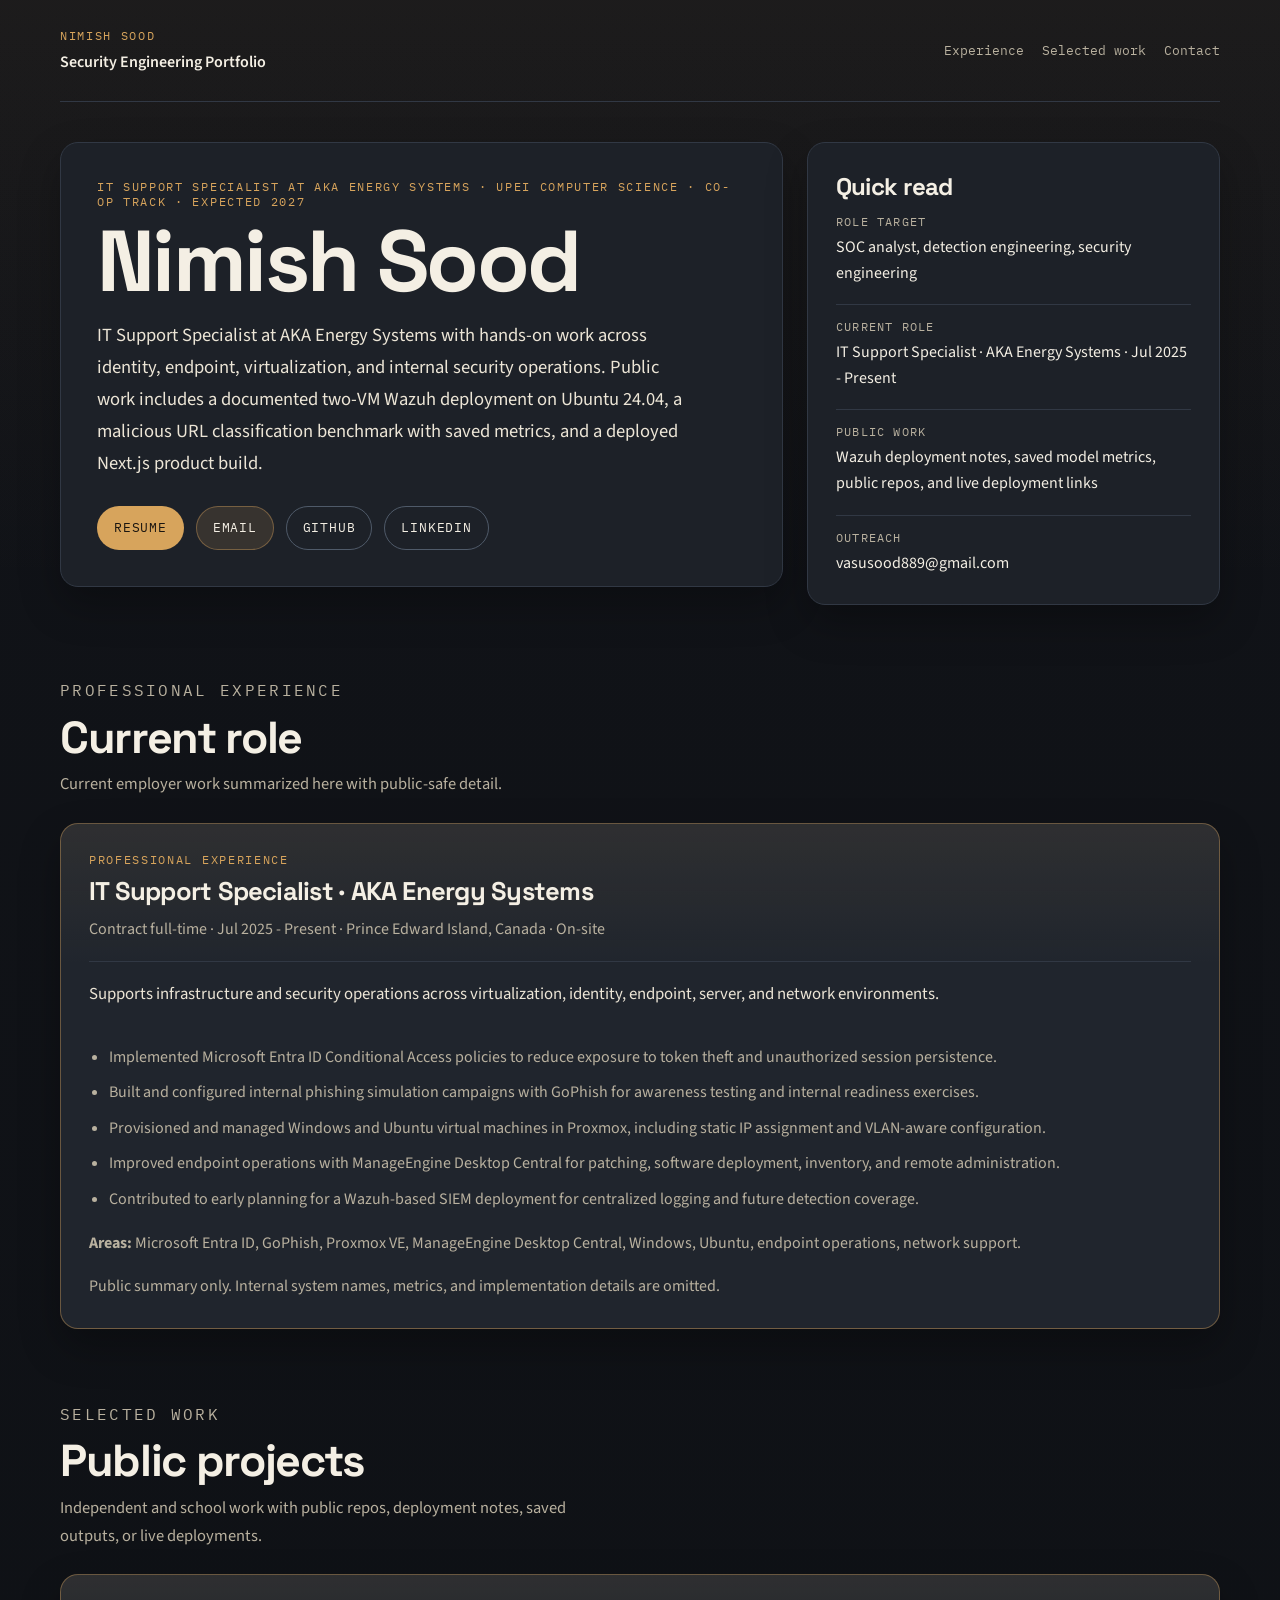
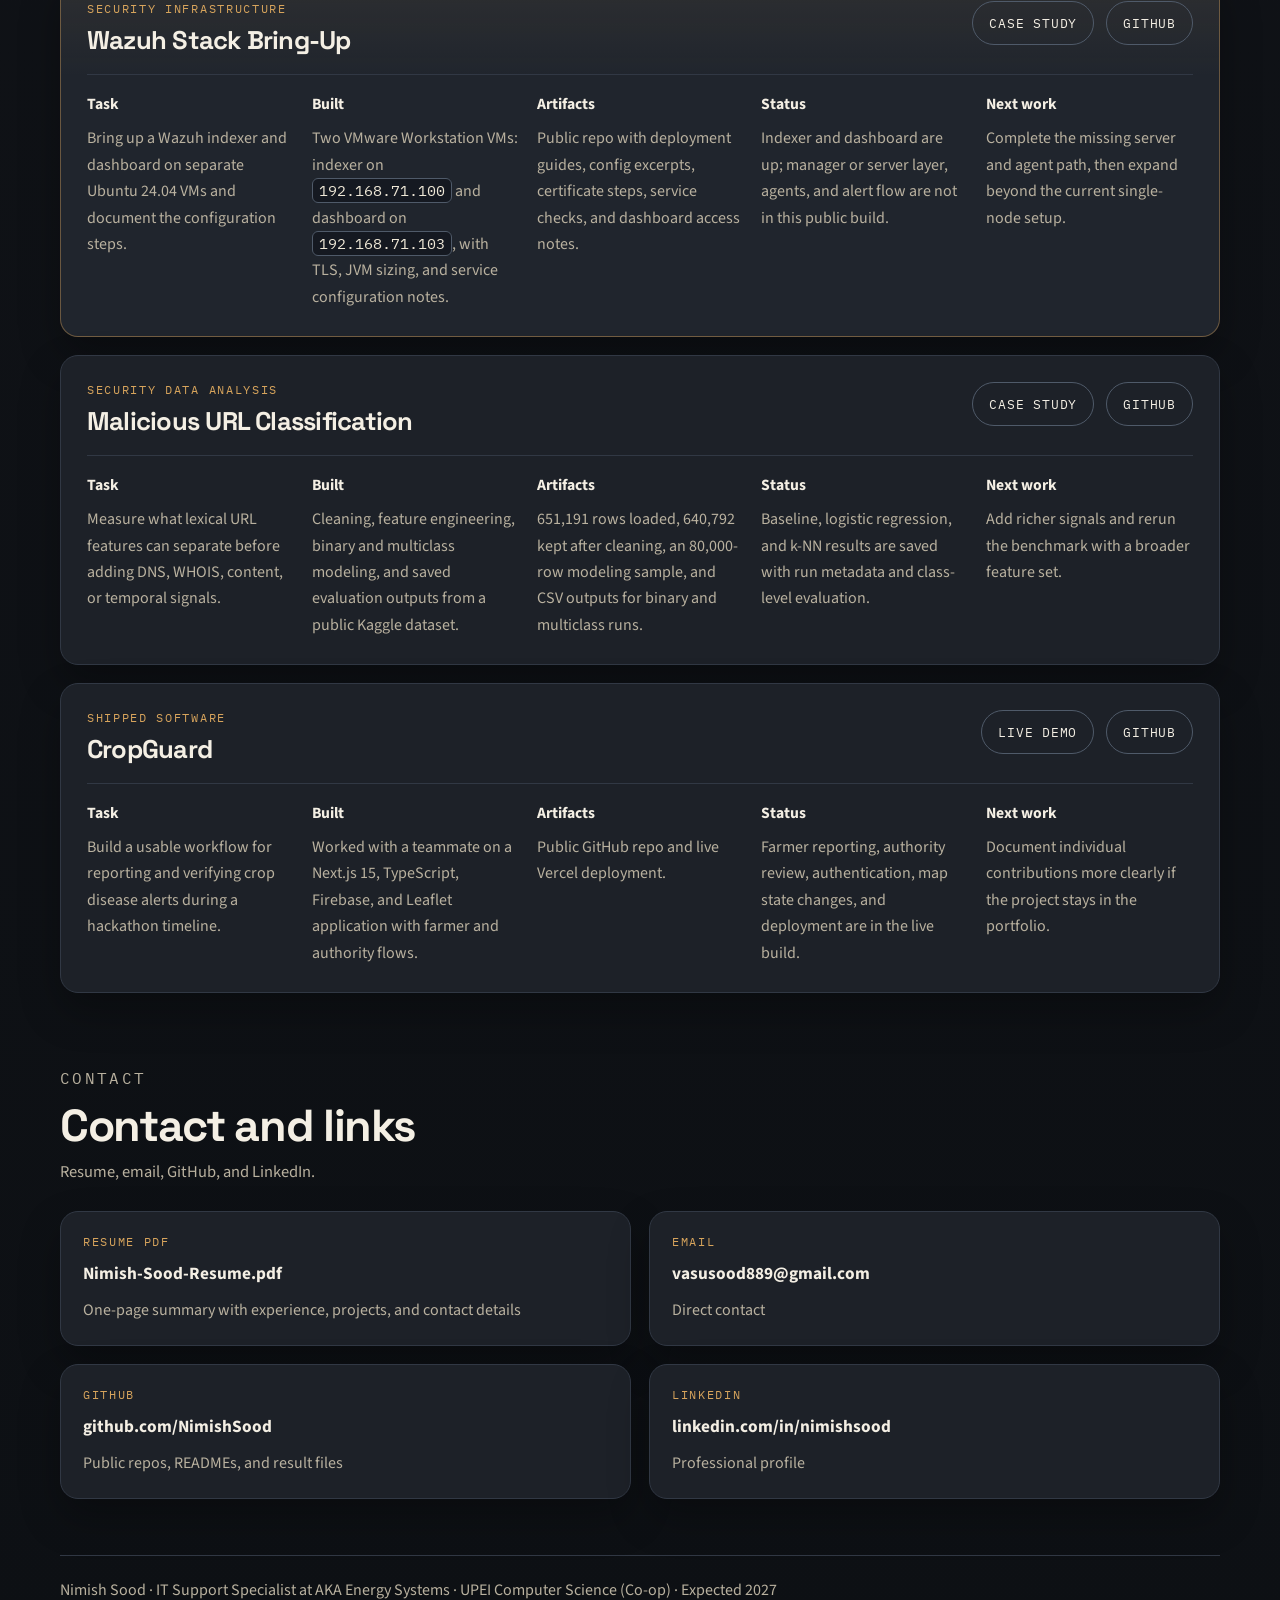
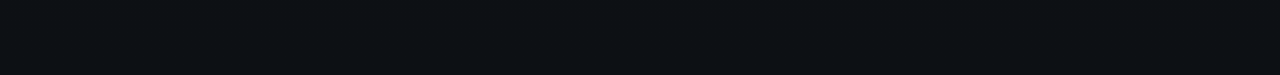
==== commit 0fa3ad8b: "revamp v2 with work experience" ====
--- a/index.html
+++ b/index.html
@@ -5,14 +5,14 @@
   <meta name="viewport" content="width=device-width, initial-scale=1" />
   <meta
     name="description"
-    content="Nimish Sood is a UPEI computer science student building toward SOC and security engineering roles. Portfolio evidence includes a Wazuh homelab, malicious URL detection analysis, and a deployed Next.js project."
+    content="Nimish Sood is a UPEI computer science student and IT Support Specialist at AKA Energy Systems. Public work includes a Wazuh stack bring-up, malicious URL classification, and shipped Next.js software."
   />
   <meta name="robots" content="index,follow" />
   <meta name="theme-color" content="#111318" />
   <meta property="og:title" content="Nimish Sood | Security Engineering Portfolio" />
   <meta
     property="og:description"
-    content="Security-first portfolio with evidence from a Wazuh homelab, malicious URL detection analysis, and shipped software."
+    content="IT support and security-focused portfolio with professional infrastructure work, a Wazuh stack bring-up, malicious URL classification, and shipped software."
   />
   <meta property="og:type" content="website" />
   <meta property="og:url" content="https://nimishhomelab.com/" />
@@ -34,9 +34,8 @@
         <span class="site-brand__title">Security Engineering Portfolio</span>
       </a>
       <nav class="site-nav" aria-label="Primary">
+        <a href="#experience">Experience</a>
         <a href="#work">Selected work</a>
-        <a href="#evidence">Evidence</a>
-        <a href="#experiments">Experiments</a>
         <a href="#contact">Contact</a>
       </nav>
     </header>
@@ -44,12 +43,12 @@
     <main>
       <section class="hero">
         <div class="hero__main">
-          <p class="eyebrow">UPEI computer science · Co-op track · Expected 2027</p>
+          <p class="eyebrow">IT Support Specialist at AKA Energy Systems · UPEI computer science · Co-op track · Expected 2027</p>
           <h1>Nimish Sood</h1>
           <p class="hero__summary">
-            Building toward SOC and security engineering roles. The strongest public work here is a two-VM Wazuh lab on
-            Ubuntu 24.04, a malicious URL classification project with saved evaluation outputs, and one deployed
-            product build in Next.js and TypeScript. This site is structured around proof, not breadth.
+            IT Support Specialist at AKA Energy Systems with hands-on work across identity, endpoint, virtualization,
+            and internal security operations. Public work includes a documented two-VM Wazuh deployment on Ubuntu
+            24.04, a malicious URL classification benchmark with saved metrics, and a deployed Next.js product build.
           </p>
           <div class="hero__actions">
             <a class="button button--primary" href="./assets/Nimish-Sood-Resume.pdf" target="_blank" rel="noopener noreferrer">Resume</a>
@@ -67,12 +66,12 @@
               <dd>SOC analyst, detection engineering, security engineering</dd>
             </div>
             <div>
-              <dt>Strongest evidence</dt>
-              <dd>Wazuh lab build, saved model metrics, public deployment links, repo documentation</dd>
-            </div>
-            <div>
-              <dt>Current state</dt>
-              <dd>Security-first portfolio. AI work is exploratory and intentionally kept secondary.</dd>
+              <dt>Current role</dt>
+              <dd>IT Support Specialist · AKA Energy Systems · Jul 2025 - Present</dd>
+            </div>
+            <div>
+              <dt>Public work</dt>
+              <dd>Wazuh deployment notes, saved model metrics, public repos, and live deployment links</dd>
             </div>
             <div>
               <dt>Outreach</dt>
@@ -80,16 +79,46 @@
             </div>
           </dl>
         </aside>
+      </section>
+
+      <section class="section" id="experience">
+        <div class="section-heading">
+          <p class="eyebrow">Professional experience</p>
+          <h2>Current role</h2>
+          <p>Current employer work summarized here with public-safe detail.</p>
+        </div>
+
+        <article class="experience-card">
+          <div class="experience-card__header">
+            <div>
+              <p class="card-meta">Professional experience</p>
+              <h3>IT Support Specialist · AKA Energy Systems</h3>
+              <p class="experience-card__meta">Contract full-time · Jul 2025 - Present · Prince Edward Island, Canada · On-site</p>
+            </div>
+          </div>
+          <div class="experience-card__body">
+            <p class="experience-card__scope">
+              Supports infrastructure and security operations across virtualization, identity, endpoint, server, and
+              network environments.
+            </p>
+            <ul class="bullet-list experience-list">
+              <li>Implemented Microsoft Entra ID Conditional Access policies to reduce exposure to token theft and unauthorized session persistence.</li>
+              <li>Built and configured internal phishing simulation campaigns with GoPhish for awareness testing and internal readiness exercises.</li>
+              <li>Provisioned and managed Windows and Ubuntu virtual machines in Proxmox, including static IP assignment and VLAN-aware configuration.</li>
+              <li>Improved endpoint operations with ManageEngine Desktop Central for patching, software deployment, inventory, and remote administration.</li>
+              <li>Contributed to early planning for a Wazuh-based SIEM deployment for centralized logging and future detection coverage.</li>
+            </ul>
+            <p class="experience-card__tools"><strong>Areas:</strong> Microsoft Entra ID, GoPhish, Proxmox VE, ManageEngine Desktop Central, Windows, Ubuntu, endpoint operations, network support.</p>
+            <p class="experience-card__note">Public summary only. Internal system names, metrics, and implementation details are omitted.</p>
+          </div>
+        </article>
       </section>
 
       <section class="section" id="work">
         <div class="section-heading">
           <p class="eyebrow">Selected work</p>
-          <h2>Three projects, ordered by relevance</h2>
-          <p>
-            The first two projects are the strongest fit for security hiring review. CropGuard stays here as evidence
-            of shipping a real interface under time pressure, not as the core narrative.
-          </p>
+          <h2>Public projects</h2>
+          <p>Independent and school work with public repos, deployment notes, saved outputs, or live deployments.</p>
         </div>
 
         <div class="project-stack">
@@ -97,7 +126,7 @@
             <div class="project-card__header">
               <div>
                 <p class="card-meta">Security infrastructure</p>
-                <h3>Wazuh Homelab</h3>
+                <h3>Wazuh Stack Bring-Up</h3>
               </div>
               <div class="card-actions">
                 <a class="button button--ghost" href="./projects/wazuh/index.html">Case study</a>
@@ -106,24 +135,24 @@
             </div>
             <div class="project-card__body">
               <div>
-                <h4>Problem</h4>
-                <p>Build a production-like SIEM lab that documents the deployment work instead of just referencing tools.</p>
-              </div>
-              <div>
-                <h4>What I built</h4>
-                <p>Two Ubuntu 24.04 VMs on VMware Workstation: Wazuh Indexer on `192.168.71.100` and Wazuh Dashboard on `192.168.71.103`, both configured with TLS and documented step-by-step.</p>
-              </div>
-              <div>
-                <h4>Evidence</h4>
-                <p>Documented VM specs, certificate workflow, config corrections, service verification, and dashboard access notes across the public repo.</p>
-              </div>
-              <div>
-                <h4>What's complete</h4>
-                <p>Indexer deployment, dashboard deployment, certificate regeneration workflow, and verification of the running dashboard entry point.</p>
-              </div>
-              <div>
-                <h4>What's next</h4>
-                <p>Graylog integration, event ingestion pipeline, and replacing the current single-node learning setup with a more resilient design.</p>
+                <h4>Task</h4>
+                <p>Bring up a Wazuh indexer and dashboard on separate Ubuntu 24.04 VMs and document the configuration steps.</p>
+              </div>
+              <div>
+                <h4>Built</h4>
+                <p>Two VMware Workstation VMs: indexer on <code>192.168.71.100</code> and dashboard on <code>192.168.71.103</code>, with TLS, JVM sizing, and service configuration notes.</p>
+              </div>
+              <div>
+                <h4>Artifacts</h4>
+                <p>Public repo with deployment guides, config excerpts, certificate steps, service checks, and dashboard access notes.</p>
+              </div>
+              <div>
+                <h4>Status</h4>
+                <p>Indexer and dashboard are up; manager or server layer, agents, and alert flow are not in this public build.</p>
+              </div>
+              <div>
+                <h4>Next work</h4>
+                <p>Complete the missing server and agent path, then expand beyond the current single-node setup.</p>
               </div>
             </div>
           </article>
@@ -132,7 +161,7 @@
             <div class="project-card__header">
               <div>
                 <p class="card-meta">Security data analysis</p>
-                <h3>Malicious URL Detection</h3>
+                <h3>Malicious URL Classification</h3>
               </div>
               <div class="card-actions">
                 <a class="button button--ghost" href="./projects/malicious-url-detection/index.html">Case study</a>
@@ -141,24 +170,24 @@
             </div>
             <div class="project-card__body">
               <div>
-                <h4>Problem</h4>
-                <p>Test how far lexical URL features can go before richer signals such as DNS, WHOIS, or page content become necessary.</p>
-              </div>
-              <div>
-                <h4>What I built</h4>
-                <p>Reproducible cleaning, feature engineering, binary and multiclass modeling, and saved evaluation outputs from a Kaggle malicious URLs dataset.</p>
-              </div>
-              <div>
-                <h4>Evidence</h4>
-                <p>651,191 raw rows loaded, 640,792 kept after cleaning, 80,000-row modeling sample, and test metrics saved to CSV for binary and multiclass runs.</p>
-              </div>
-              <div>
-                <h4>What's complete</h4>
-                <p>Exploration, modeling, class-by-class evaluation, and repo-level reproducibility details including hash and run metadata.</p>
-              </div>
-              <div>
-                <h4>What's next</h4>
-                <p>Add richer signals beyond lexical features and test how much the current conclusions hold under a more realistic feature set.</p>
+                <h4>Task</h4>
+                <p>Measure what lexical URL features can separate before adding DNS, WHOIS, content, or temporal signals.</p>
+              </div>
+              <div>
+                <h4>Built</h4>
+                <p>Cleaning, feature engineering, binary and multiclass modeling, and saved evaluation outputs from a public Kaggle dataset.</p>
+              </div>
+              <div>
+                <h4>Artifacts</h4>
+                <p>651,191 rows loaded, 640,792 kept after cleaning, an 80,000-row modeling sample, and CSV outputs for binary and multiclass runs.</p>
+              </div>
+              <div>
+                <h4>Status</h4>
+                <p>Baseline, logistic regression, and k-NN results are saved with run metadata and class-level evaluation.</p>
+              </div>
+              <div>
+                <h4>Next work</h4>
+                <p>Add richer signals and rerun the benchmark with a broader feature set.</p>
               </div>
             </div>
           </article>
@@ -176,117 +205,64 @@
             </div>
             <div class="project-card__body">
               <div>
-                <h4>Problem</h4>
+                <h4>Task</h4>
                 <p>Build a usable workflow for reporting and verifying crop disease alerts during a hackathon timeline.</p>
               </div>
               <div>
-                <h4>What I built</h4>
+                <h4>Built</h4>
                 <p>Worked with a teammate on a Next.js 15, TypeScript, Firebase, and Leaflet application with farmer and authority flows.</p>
               </div>
               <div>
-                <h4>Evidence</h4>
-                <p>Public repo, live Vercel deployment, and a separate project page that explains the reporting and verification flow.</p>
-              </div>
-              <div>
-                <h4>What's complete</h4>
-                <p>Core reporting, role-based auth, map state changes, and deployment.</p>
-              </div>
-              <div>
-                <h4>What's next</h4>
-                <p>Clarify ownership and trim the marketing-heavy framing in the external project materials.</p>
+                <h4>Artifacts</h4>
+                <p>Public GitHub repo and live Vercel deployment.</p>
+              </div>
+              <div>
+                <h4>Status</h4>
+                <p>Farmer reporting, authority review, authentication, map state changes, and deployment are in the live build.</p>
+              </div>
+              <div>
+                <h4>Next work</h4>
+                <p>Document individual contributions more clearly if the project stays in the portfolio.</p>
               </div>
             </div>
           </article>
         </div>
-      </section>
-
-      <section class="section" id="evidence">
-        <div class="section-heading">
-          <p class="eyebrow">Evidence snapshot</p>
-          <h2>Hard signals that survive a quick skim</h2>
-        </div>
-
-        <div class="evidence-grid">
-          <article class="stat-card">
-            <span class="stat-card__value">2</span>
-            <span class="stat-card__label">Ubuntu 24.04 VMs documented for the Wazuh lab</span>
-          </article>
-          <article class="stat-card">
-            <span class="stat-card__value">640,792</span>
-            <span class="stat-card__label">cleaned URLs kept after reproducible preprocessing</span>
-          </article>
-          <article class="stat-card">
-            <span class="stat-card__value">80,000</span>
-            <span class="stat-card__label">sample size used for the supervised modeling workflow</span>
-          </article>
-          <article class="stat-card">
-            <span class="stat-card__value">0.9444</span>
-            <span class="stat-card__label">binary test accuracy from the strongest k-NN malicious URL run</span>
-          </article>
-          <article class="stat-card">
-            <span class="stat-card__value">Next.js 15</span>
-            <span class="stat-card__label">public deployment shipped for CropGuard on Vercel</span>
-          </article>
-        </div>
-      </section>
-
-      <section class="section" id="experiments">
-        <div class="section-heading">
-          <p class="eyebrow">Current experiments</p>
-          <h2>Exploratory work kept separate from the main proof</h2>
-        </div>
-
-        <article class="panel note-panel">
-          <p>
-            Local LLM inference, LoRA/QLoRA reading, and evaluation design are active areas of study, but they are not
-            presented here as portfolio depth. The current public evidence is stronger in security infrastructure and
-            security data work, so that is where the portfolio stays focused.
-          </p>
-          <ul class="bullet-list">
-            <li>Running local models through Ollama to understand hardware behavior and practical constraints.</li>
-            <li>Comparing when fine-tuning changes behavior meaningfully versus when retrieval or guardrails are the better fit.</li>
-            <li>Keeping this section intentionally short until there is project-level evidence worth defending.</li>
-          </ul>
-        </article>
       </section>
 
       <section class="section" id="contact">
         <div class="section-heading">
           <p class="eyebrow">Contact</p>
-          <h2>Best paths for a hiring conversation</h2>
-          <p>
-            If you want the fastest evaluation path, open the resume first, then the Wazuh or malicious URL case study,
-            then reach out directly.
-          </p>
+          <h2>Contact and links</h2>
+          <p>Resume, email, GitHub, and LinkedIn.</p>
         </div>
 
         <div class="contact-grid">
           <a class="contact-card" href="./assets/Nimish-Sood-Resume.pdf" target="_blank" rel="noopener noreferrer">
             <span class="card-meta">Resume PDF</span>
             <strong>Nimish-Sood-Resume.pdf</strong>
-            <span>Short summary, project highlights, contact details</span>
+            <span>One-page summary with experience, projects, and contact details</span>
           </a>
           <a class="contact-card" href="mailto:vasusood889@gmail.com">
             <span class="card-meta">Email</span>
             <strong>vasusood889@gmail.com</strong>
-            <span>Best route for co-op, internship, and direct outreach</span>
+            <span>Direct contact</span>
           </a>
           <a class="contact-card" href="https://github.com/NimishSood" target="_blank" rel="noopener noreferrer">
             <span class="card-meta">GitHub</span>
             <strong>github.com/NimishSood</strong>
-            <span>Source repos, READMEs, results, and deployment documentation</span>
+            <span>Public repos, READMEs, and result files</span>
           </a>
           <a class="contact-card" href="https://www.linkedin.com/in/nimishsood/" target="_blank" rel="noopener noreferrer">
             <span class="card-meta">LinkedIn</span>
             <strong>linkedin.com/in/nimishsood</strong>
-            <span>Professional profile and networking contact point</span>
+            <span>Professional profile</span>
           </a>
         </div>
       </section>
     </main>
 
     <footer class="site-footer">
-      <p>Nimish Sood · Security-first portfolio · UPEI Computer Science (Co-op) · Expected 2027</p>
+      <p>Nimish Sood · IT Support Specialist at AKA Energy Systems · UPEI Computer Science (Co-op) · Expected 2027</p>
     </footer>
   </div>
 </body>
--- a/assets/site.css
+++ b/assets/site.css
@@ -66,6 +66,21 @@
   font-family: "IBM Plex Mono", "Consolas", monospace;
 }
 
+p code,
+li code,
+td code,
+dd code,
+span code,
+.caption code,
+.table-note code {
+  padding: 0.14rem 0.38rem;
+  border: 1px solid var(--line-strong);
+  border-radius: 6px;
+  background: #151921;
+  color: #efe8d7;
+  font-size: 0.92em;
+}
+
 h1,
 h2,
 h3,
@@ -151,6 +166,7 @@
 
 .hero__main,
 .panel,
+.experience-card,
 .project-card,
 .stat-card,
 .contact-card,
@@ -166,6 +182,55 @@
 
 .hero__main {
   padding: 36px;
+}
+
+.experience-card {
+  padding: 28px;
+  background:
+    linear-gradient(180deg, rgba(215, 164, 92, 0.08), transparent 28%),
+    var(--panel-strong);
+  border-color: rgba(215, 164, 92, 0.4);
+}
+
+.experience-card__header {
+  display: flex;
+  align-items: start;
+  justify-content: space-between;
+  gap: 16px;
+  padding-bottom: 18px;
+  border-bottom: 1px solid var(--line);
+}
+
+.experience-card__header h3 {
+  margin-top: 8px;
+  font-size: 1.6rem;
+}
+
+.experience-card__meta,
+.experience-card__tools,
+.experience-card__note {
+  color: var(--muted);
+  line-height: 1.6;
+}
+
+.experience-card__meta {
+  margin-top: 10px;
+}
+
+.experience-card__body {
+  display: grid;
+  gap: 18px;
+  padding-top: 18px;
+}
+
+.experience-card__scope {
+  color: #ece5d6;
+  font-size: 1.05rem;
+  line-height: 1.72;
+}
+
+.experience-list {
+  margin-top: 0;
 }
 
 .hero__aside,
@@ -727,6 +792,7 @@
   }
 
   .site-header,
+  .experience-card__header,
   .project-card__header {
     flex-direction: column;
     align-items: flex-start;
@@ -739,6 +805,7 @@
 
   .hero__main,
   .hero__aside,
+  .experience-card,
   .project-card,
   .figure-card,
   .panel,
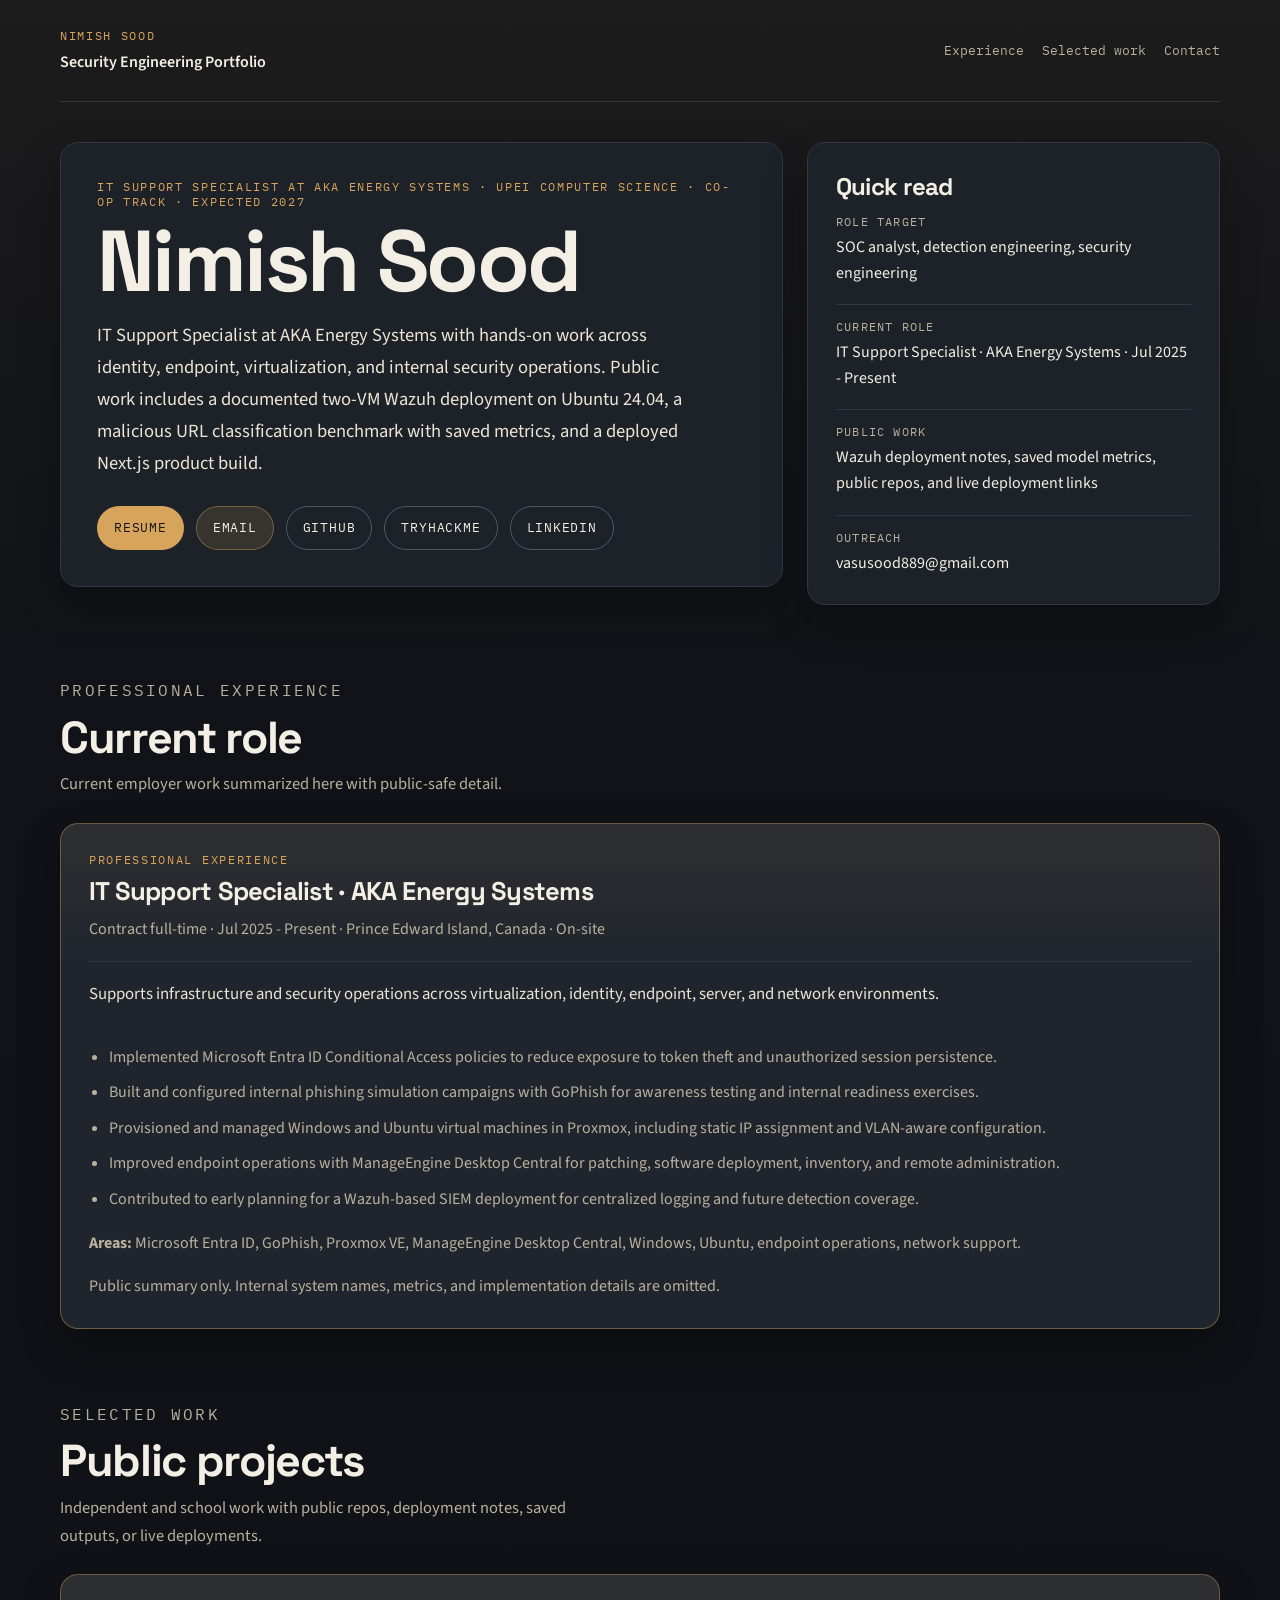
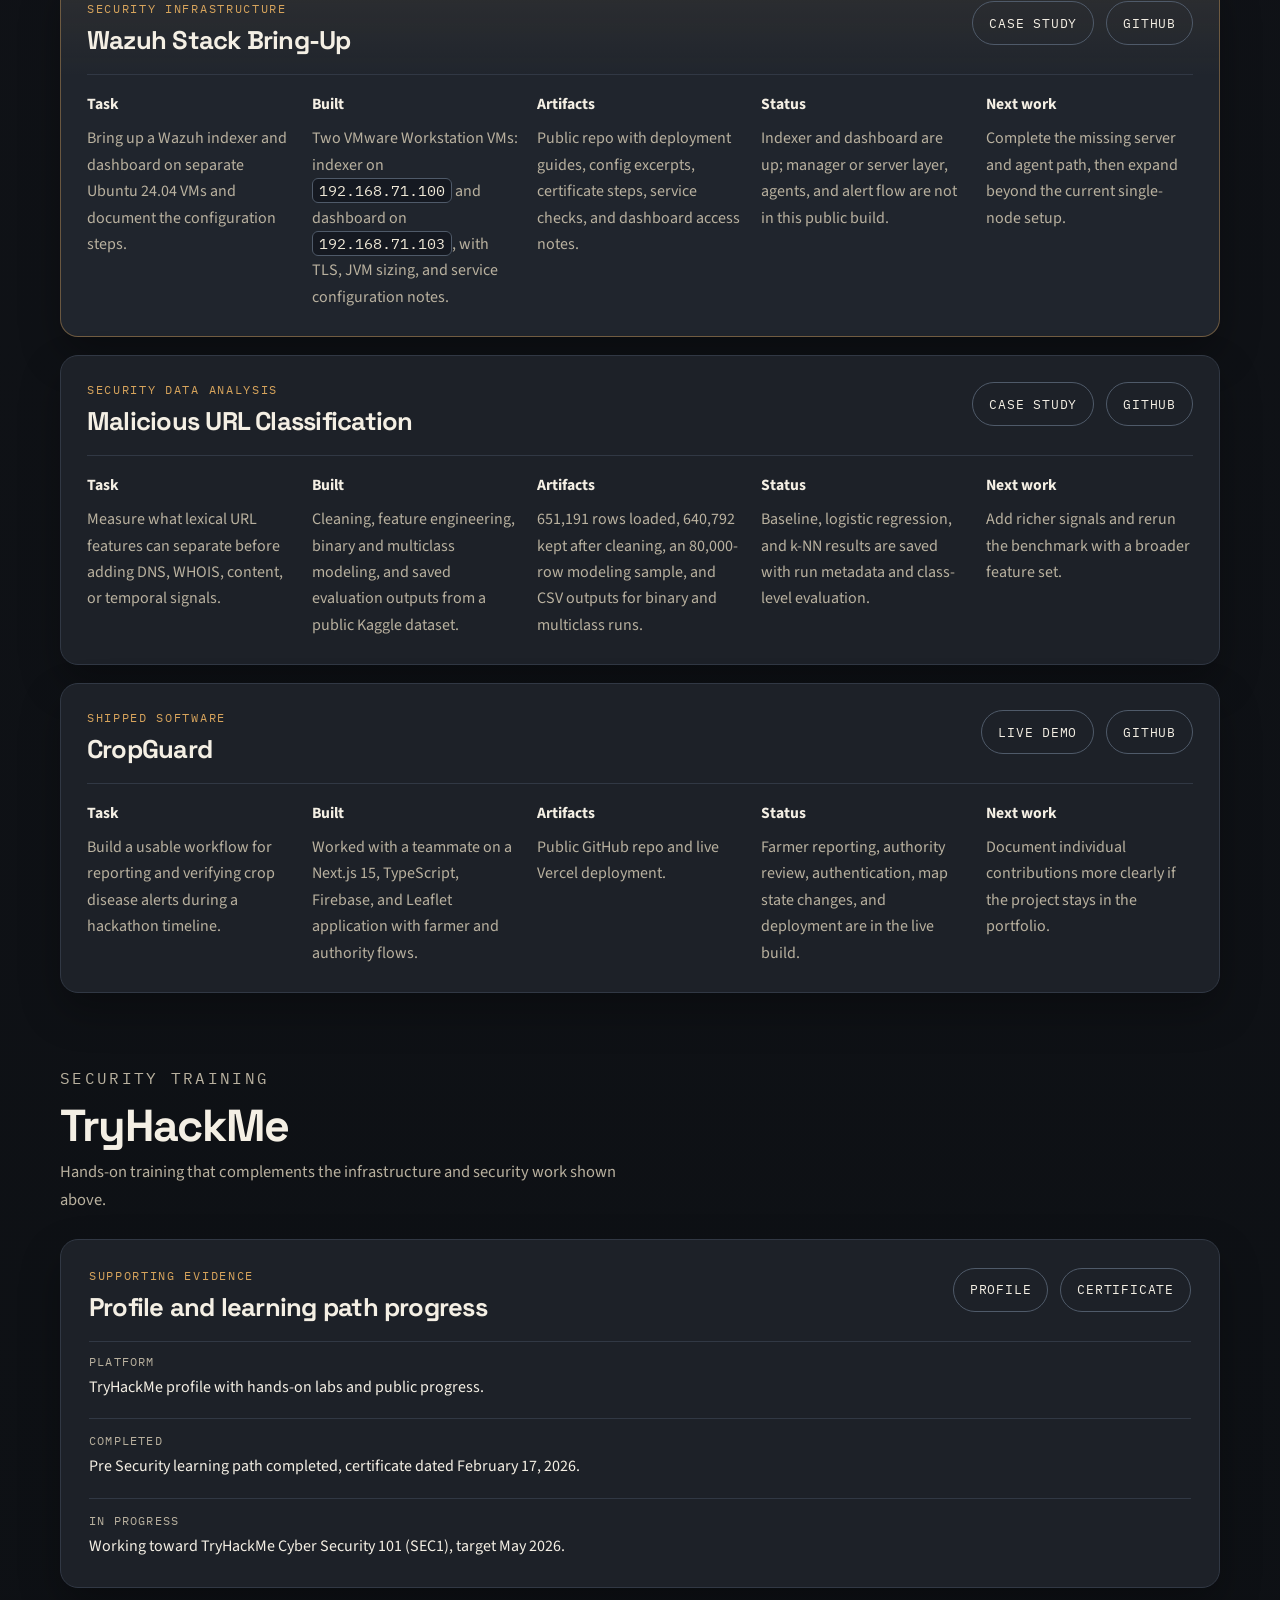
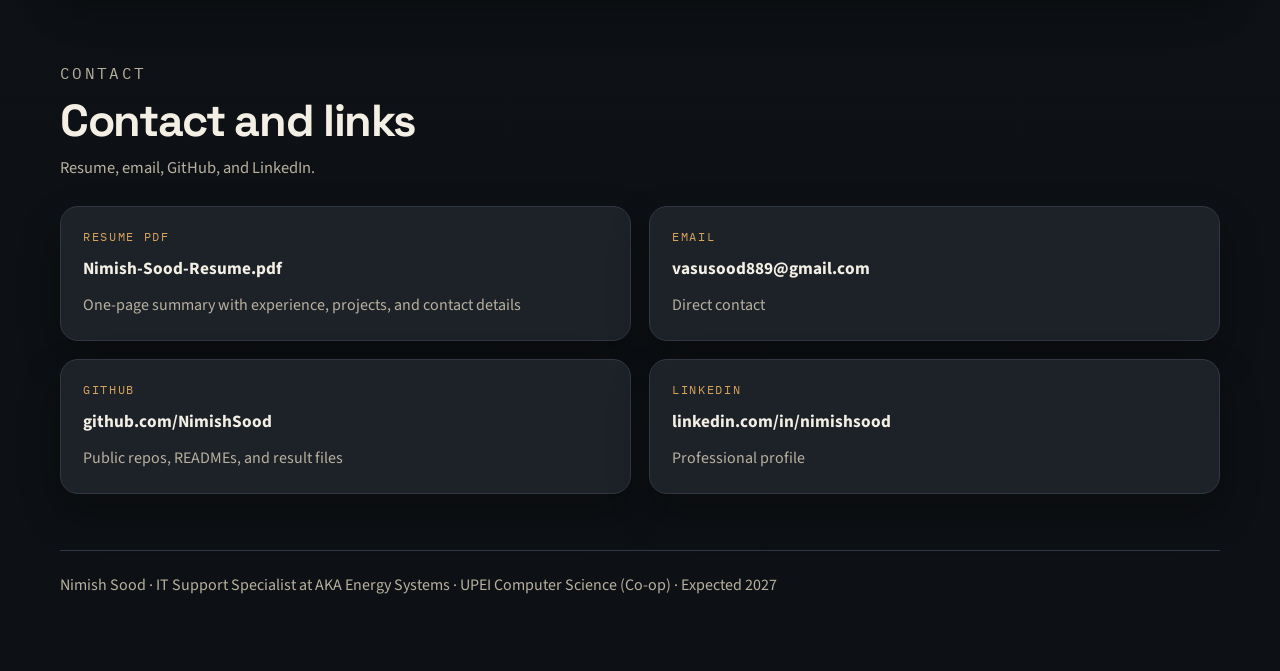
==== commit a92c7563: "added mention of tryhackme" ====
--- a/index.html
+++ b/index.html
@@ -54,6 +54,7 @@
             <a class="button button--primary" href="./assets/Nimish-Sood-Resume.pdf" target="_blank" rel="noopener noreferrer">Resume</a>
             <a class="button button--primary button--subtle" href="mailto:vasusood889@gmail.com">Email</a>
             <a class="button button--ghost" href="https://github.com/NimishSood" target="_blank" rel="noopener noreferrer">GitHub</a>
+            <a class="button button--ghost" href="https://tryhackme.com/p/Nimish19" target="_blank" rel="noopener noreferrer">TryHackMe</a>
             <a class="button button--ghost" href="https://www.linkedin.com/in/nimishsood/" target="_blank" rel="noopener noreferrer">LinkedIn</a>
           </div>
         </div>
@@ -227,6 +228,41 @@
             </div>
           </article>
         </div>
+      </section>
+
+      <section class="section">
+        <div class="section-heading">
+          <p class="eyebrow">Security training</p>
+          <h2>TryHackMe</h2>
+          <p>Hands-on training that complements the infrastructure and security work shown above.</p>
+        </div>
+
+        <article class="panel">
+          <div class="project-card__header">
+            <div>
+              <p class="card-meta">Supporting evidence</p>
+              <h3>Profile and learning path progress</h3>
+            </div>
+            <div class="action-row">
+              <a class="button button--ghost" href="https://tryhackme.com/p/Nimish19" target="_blank" rel="noopener noreferrer">Profile</a>
+              <a class="button button--ghost" href="https://tryhackme-certificates.s3-eu-west-1.amazonaws.com/THM-SHOVUTDN1A.pdf" target="_blank" rel="noopener noreferrer">Certificate</a>
+            </div>
+          </div>
+          <dl class="summary-list">
+            <div>
+              <dt>Platform</dt>
+              <dd>TryHackMe profile with hands-on labs and public progress.</dd>
+            </div>
+            <div>
+              <dt>Completed</dt>
+              <dd>Pre Security learning path completed, certificate dated February 17, 2026.</dd>
+            </div>
+            <div>
+              <dt>In progress</dt>
+              <dd>Working toward TryHackMe Cyber Security 101 (SEC1), target May 2026.</dd>
+            </div>
+          </dl>
+        </article>
       </section>
 
       <section class="section" id="contact">
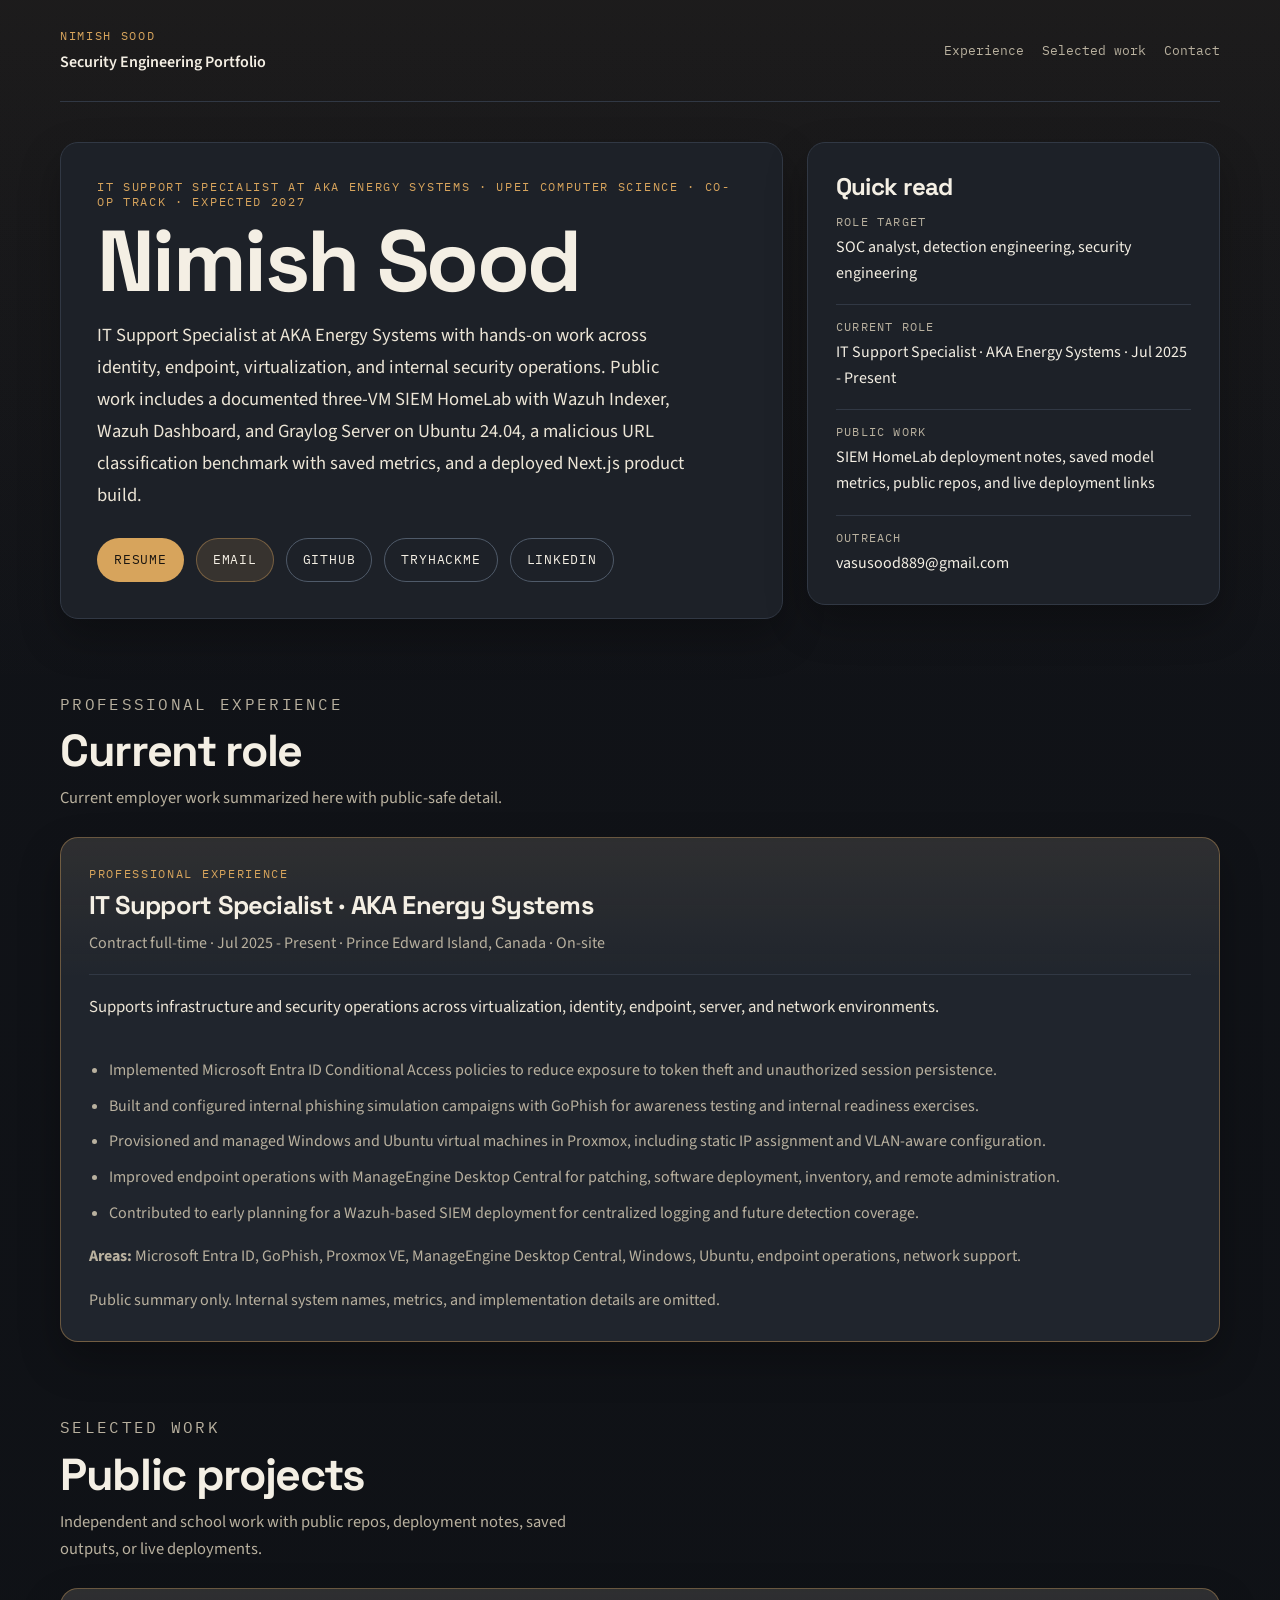
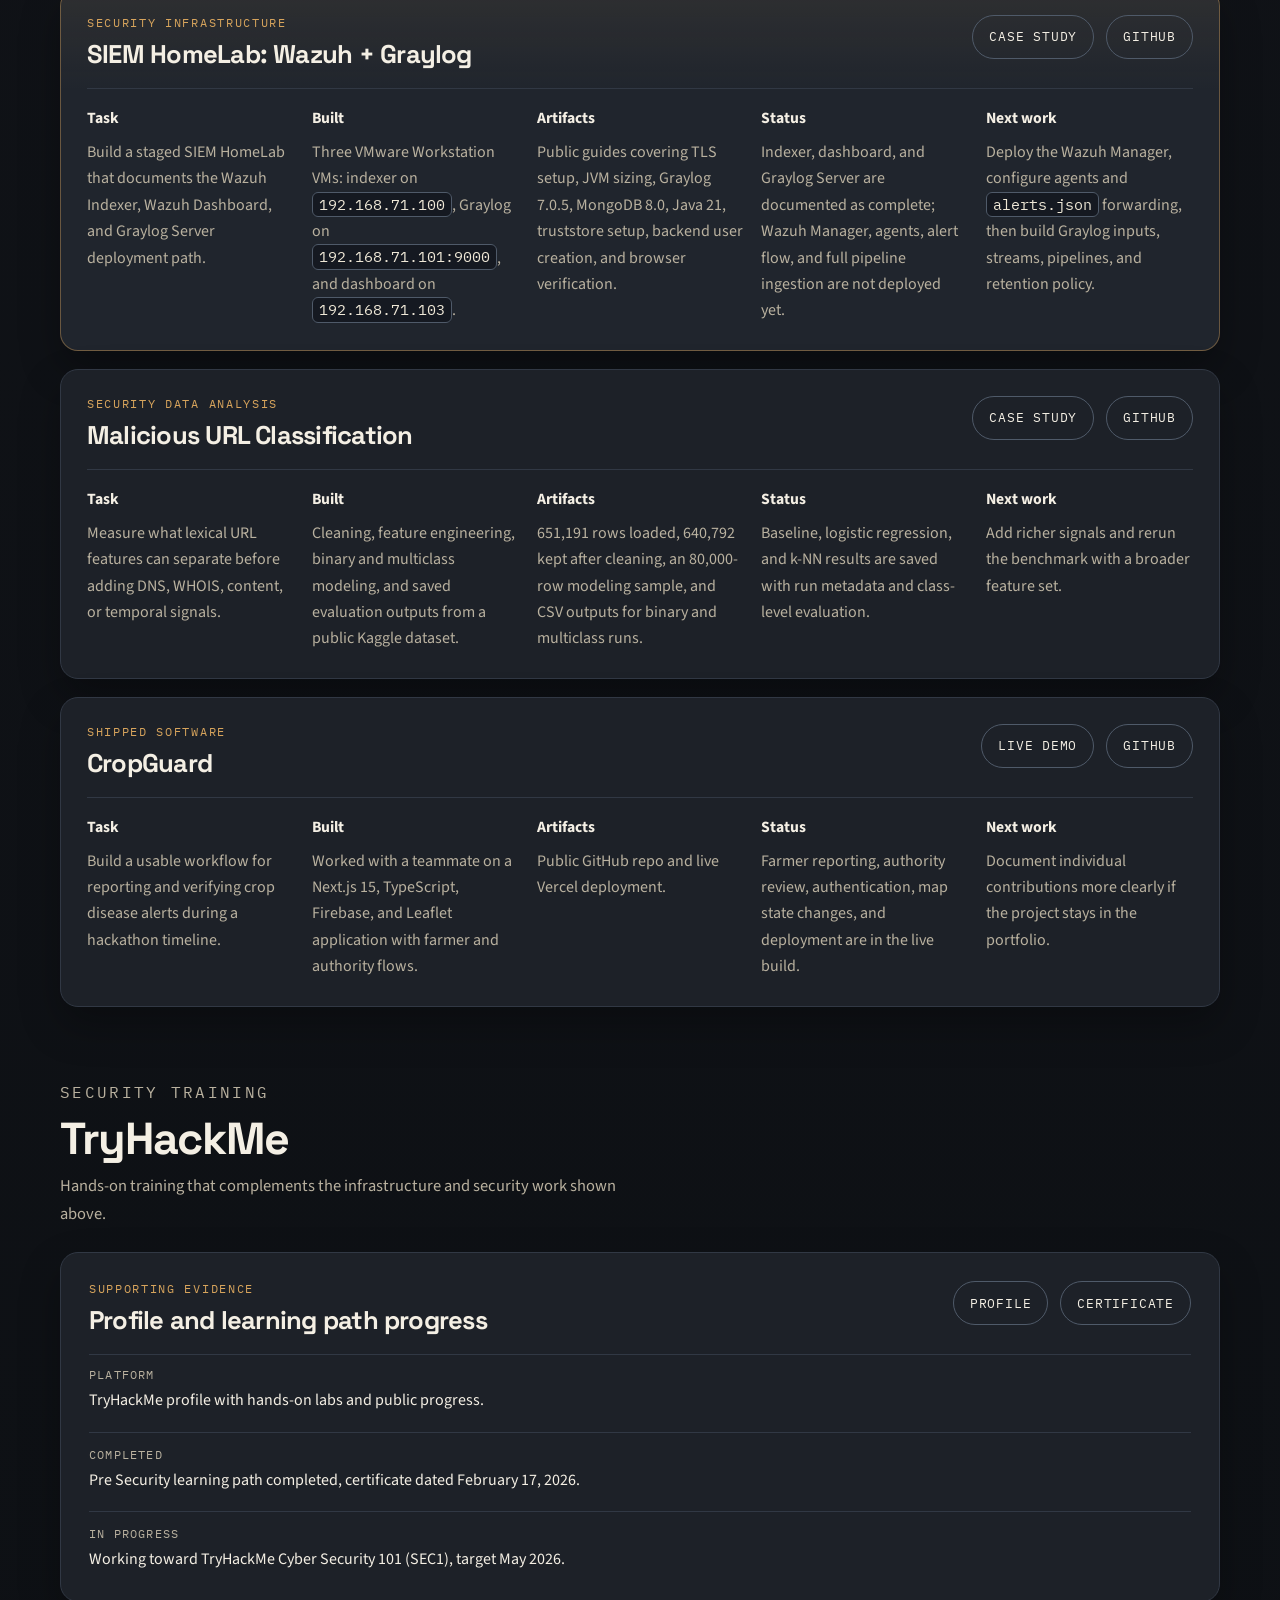
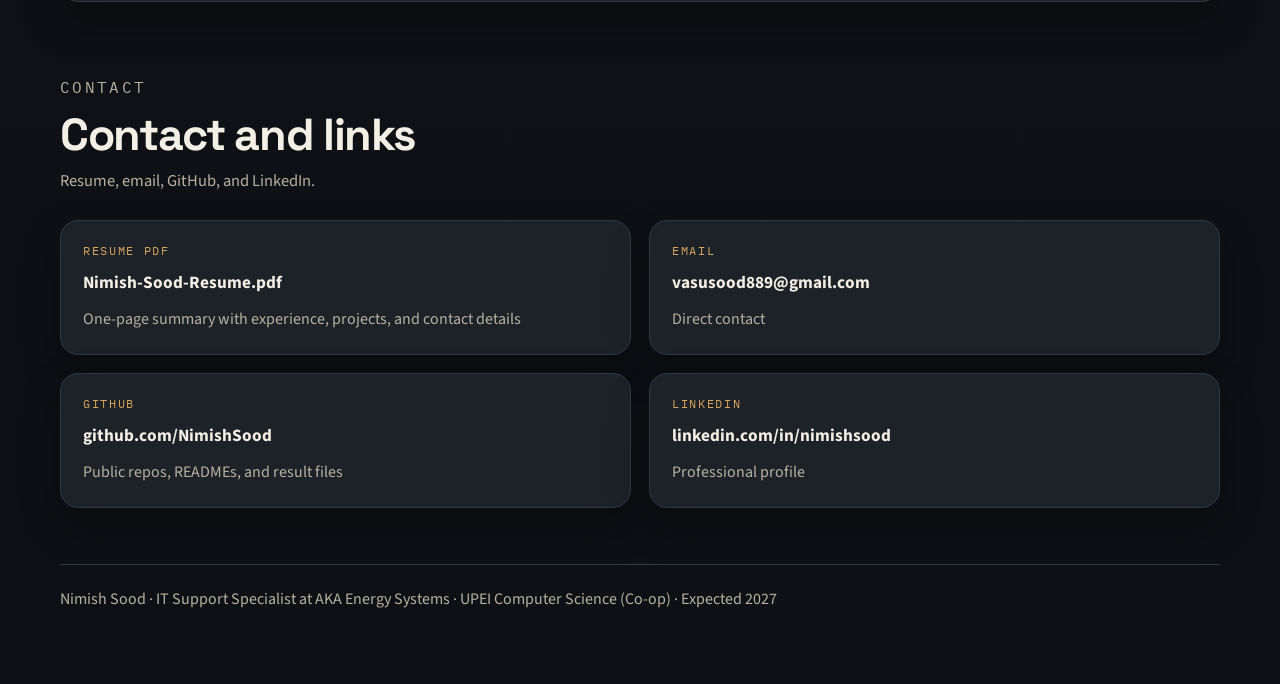
==== commit a317d164: "Added SIEM Part3" ====
--- a/index.html
+++ b/index.html
@@ -5,14 +5,14 @@
   <meta name="viewport" content="width=device-width, initial-scale=1" />
   <meta
     name="description"
-    content="Nimish Sood is a UPEI computer science student and IT Support Specialist at AKA Energy Systems. Public work includes a Wazuh stack bring-up, malicious URL classification, and shipped Next.js software."
+    content="Nimish Sood is a UPEI computer science student and IT Support Specialist at AKA Energy Systems. Public work includes a SIEM HomeLab with Wazuh and Graylog, malicious URL classification, and shipped Next.js software."
   />
   <meta name="robots" content="index,follow" />
   <meta name="theme-color" content="#111318" />
   <meta property="og:title" content="Nimish Sood | Security Engineering Portfolio" />
   <meta
     property="og:description"
-    content="IT support and security-focused portfolio with professional infrastructure work, a Wazuh stack bring-up, malicious URL classification, and shipped software."
+    content="IT support and security-focused portfolio with professional infrastructure work, a SIEM HomeLab with Wazuh and Graylog, malicious URL classification, and shipped software."
   />
   <meta property="og:type" content="website" />
   <meta property="og:url" content="https://nimishhomelab.com/" />
@@ -47,8 +47,9 @@
           <h1>Nimish Sood</h1>
           <p class="hero__summary">
             IT Support Specialist at AKA Energy Systems with hands-on work across identity, endpoint, virtualization,
-            and internal security operations. Public work includes a documented two-VM Wazuh deployment on Ubuntu
-            24.04, a malicious URL classification benchmark with saved metrics, and a deployed Next.js product build.
+            and internal security operations. Public work includes a documented three-VM SIEM HomeLab with Wazuh
+            Indexer, Wazuh Dashboard, and Graylog Server on Ubuntu 24.04, a malicious URL classification benchmark
+            with saved metrics, and a deployed Next.js product build.
           </p>
           <div class="hero__actions">
             <a class="button button--primary" href="./assets/Nimish-Sood-Resume.pdf" target="_blank" rel="noopener noreferrer">Resume</a>
@@ -72,7 +73,7 @@
             </div>
             <div>
               <dt>Public work</dt>
-              <dd>Wazuh deployment notes, saved model metrics, public repos, and live deployment links</dd>
+              <dd>SIEM HomeLab deployment notes, saved model metrics, public repos, and live deployment links</dd>
             </div>
             <div>
               <dt>Outreach</dt>
@@ -127,7 +128,7 @@
             <div class="project-card__header">
               <div>
                 <p class="card-meta">Security infrastructure</p>
-                <h3>Wazuh Stack Bring-Up</h3>
+                <h3>SIEM HomeLab: Wazuh + Graylog</h3>
               </div>
               <div class="card-actions">
                 <a class="button button--ghost" href="./projects/wazuh/index.html">Case study</a>
@@ -137,23 +138,23 @@
             <div class="project-card__body">
               <div>
                 <h4>Task</h4>
-                <p>Bring up a Wazuh indexer and dashboard on separate Ubuntu 24.04 VMs and document the configuration steps.</p>
+                <p>Build a staged SIEM HomeLab that documents the Wazuh Indexer, Wazuh Dashboard, and Graylog Server deployment path.</p>
               </div>
               <div>
                 <h4>Built</h4>
-                <p>Two VMware Workstation VMs: indexer on <code>192.168.71.100</code> and dashboard on <code>192.168.71.103</code>, with TLS, JVM sizing, and service configuration notes.</p>
+                <p>Three VMware Workstation VMs: indexer on <code>192.168.71.100</code>, Graylog on <code>192.168.71.101:9000</code>, and dashboard on <code>192.168.71.103</code>.</p>
               </div>
               <div>
                 <h4>Artifacts</h4>
-                <p>Public repo with deployment guides, config excerpts, certificate steps, service checks, and dashboard access notes.</p>
+                <p>Public guides covering TLS setup, JVM sizing, Graylog 7.0.5, MongoDB 8.0, Java 21, truststore setup, backend user creation, and browser verification.</p>
               </div>
               <div>
                 <h4>Status</h4>
-                <p>Indexer and dashboard are up; manager or server layer, agents, and alert flow are not in this public build.</p>
+                <p>Indexer, dashboard, and Graylog Server are documented as complete; Wazuh Manager, agents, alert flow, and full pipeline ingestion are not deployed yet.</p>
               </div>
               <div>
                 <h4>Next work</h4>
-                <p>Complete the missing server and agent path, then expand beyond the current single-node setup.</p>
+                <p>Deploy the Wazuh Manager, configure agents and <code>alerts.json</code> forwarding, then build Graylog inputs, streams, pipelines, and retention policy.</p>
               </div>
             </div>
           </article>
--- a/assets/site.css
+++ b/assets/site.css
@@ -174,6 +174,7 @@
 .detail-card,
 .metric-table,
 .callout {
+  min-width: 0;
   background: var(--panel);
   border: 1px solid var(--line);
   border-radius: var(--radius-lg);
@@ -272,12 +273,14 @@
   display: inline-flex;
   align-items: center;
   justify-content: center;
+  max-width: 100%;
   min-height: 44px;
   padding: 0 16px;
   border-radius: 999px;
   border: 1px solid transparent;
   font-size: 0.82rem;
   letter-spacing: 0.06em;
+  text-align: center;
   text-transform: uppercase;
   transition: border-color 0.16s ease, background-color 0.16s ease, transform 0.16s ease;
 }
@@ -506,6 +509,7 @@
 .case-hero {
   display: grid;
   gap: 18px;
+  min-width: 0;
   padding: 34px;
   background: var(--panel);
   border: 1px solid var(--line);
@@ -516,6 +520,7 @@
 .case-hero h1 {
   font-size: clamp(2.2rem, 6vw, 4.2rem);
   line-height: 0.98;
+  overflow-wrap: anywhere;
 }
 
 .case-hero > p:not(.eyebrow):not(.breadcrumb) {
@@ -523,6 +528,7 @@
   color: #ece5d6;
   font-size: 1.1rem;
   line-height: 1.72;
+  overflow-wrap: anywhere;
 }
 
 .case-hero .eyebrow,
@@ -548,6 +554,7 @@
   font-family: "Space Grotesk", "Segoe UI", sans-serif;
   font-size: 1.3rem;
   color: var(--accent);
+  overflow-wrap: anywhere;
 }
 
 .evidence-chip span {
@@ -555,6 +562,7 @@
   margin-top: 8px;
   color: var(--muted);
   line-height: 1.5;
+  overflow-wrap: anywhere;
 }
 
 .detail-grid {
@@ -583,6 +591,7 @@
 .metric-table p {
   color: var(--muted);
   line-height: 1.62;
+  overflow-wrap: anywhere;
 }
 
 .caption,
@@ -742,6 +751,7 @@
 .status-item p {
   color: var(--muted);
   line-height: 1.55;
+  overflow-wrap: anywhere;
 }
 
 .note-panel {
@@ -815,6 +825,14 @@
     padding: 22px;
   }
 
+  .case-hero h1 {
+    font-size: 2rem;
+  }
+
+  .case-hero > p:not(.eyebrow):not(.breadcrumb) {
+    font-size: 1rem;
+  }
+
   .project-card__body,
   .evidence-grid,
   .contact-grid,
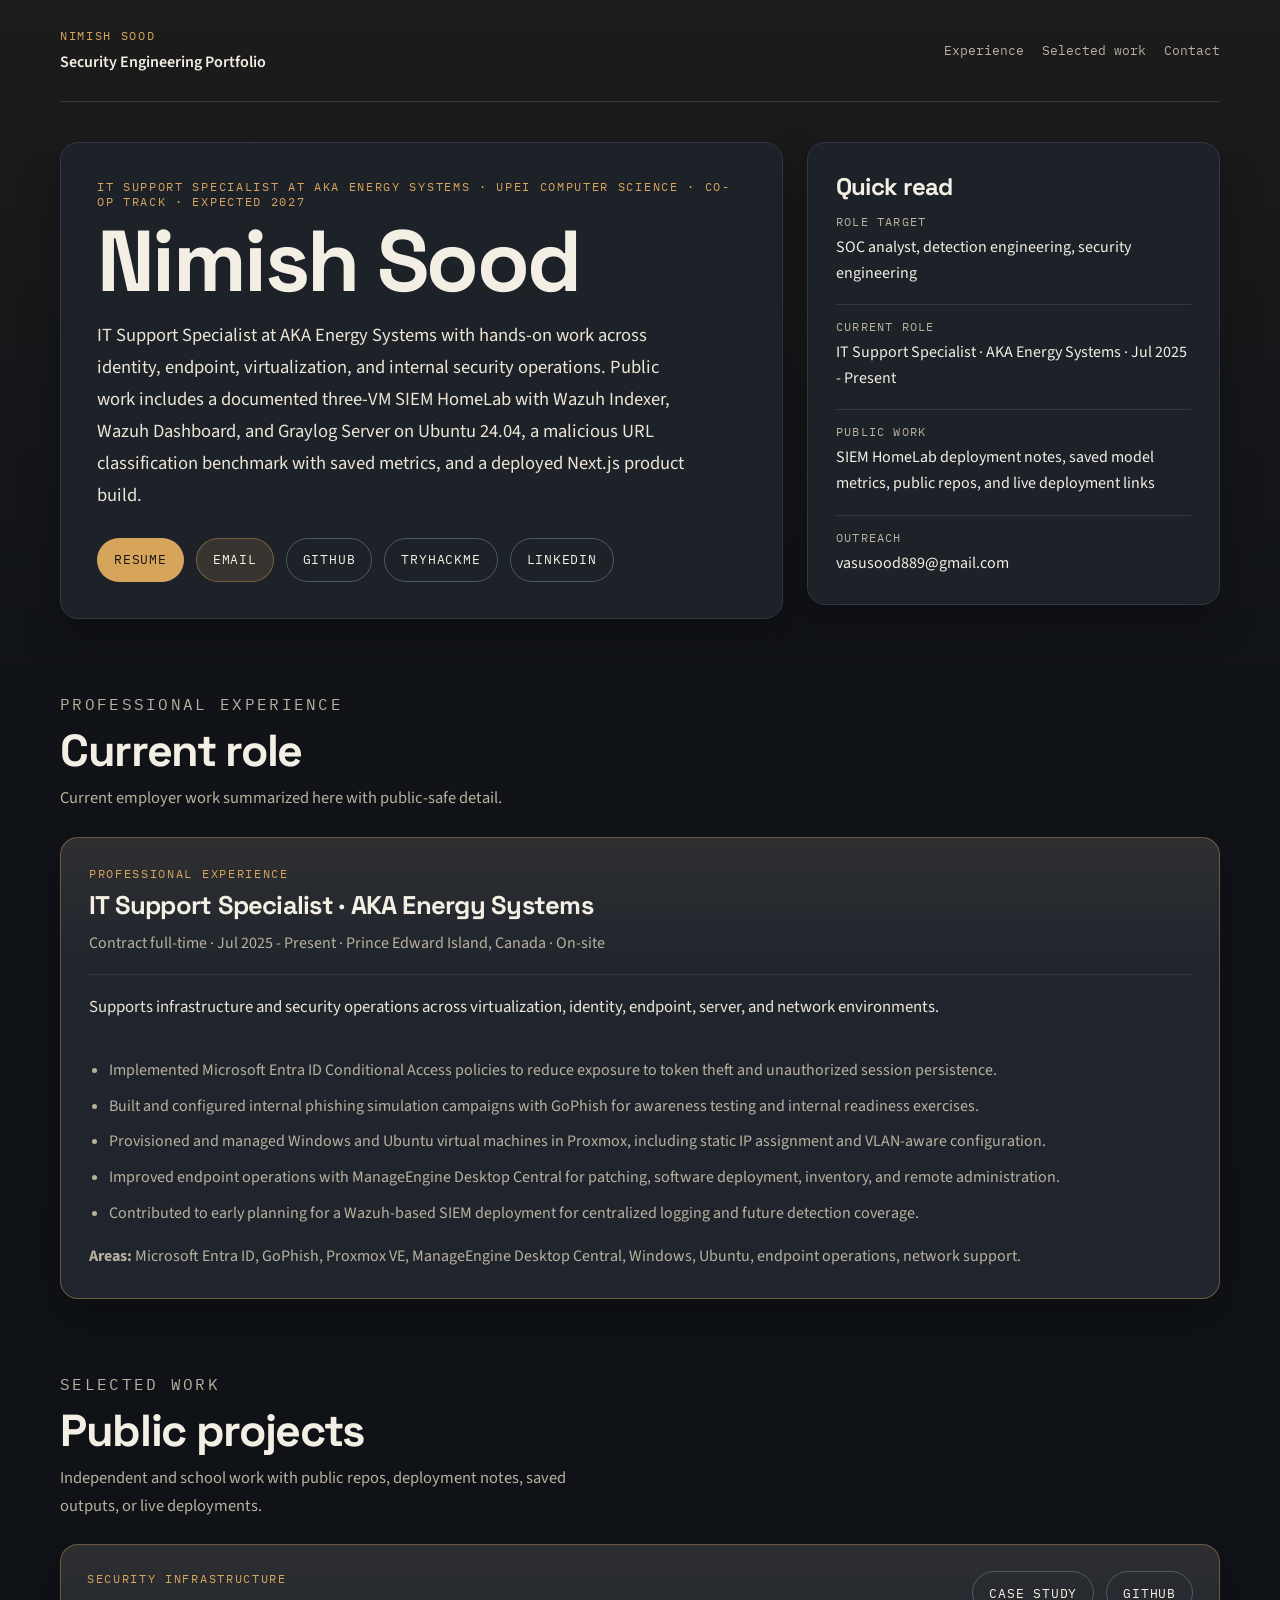
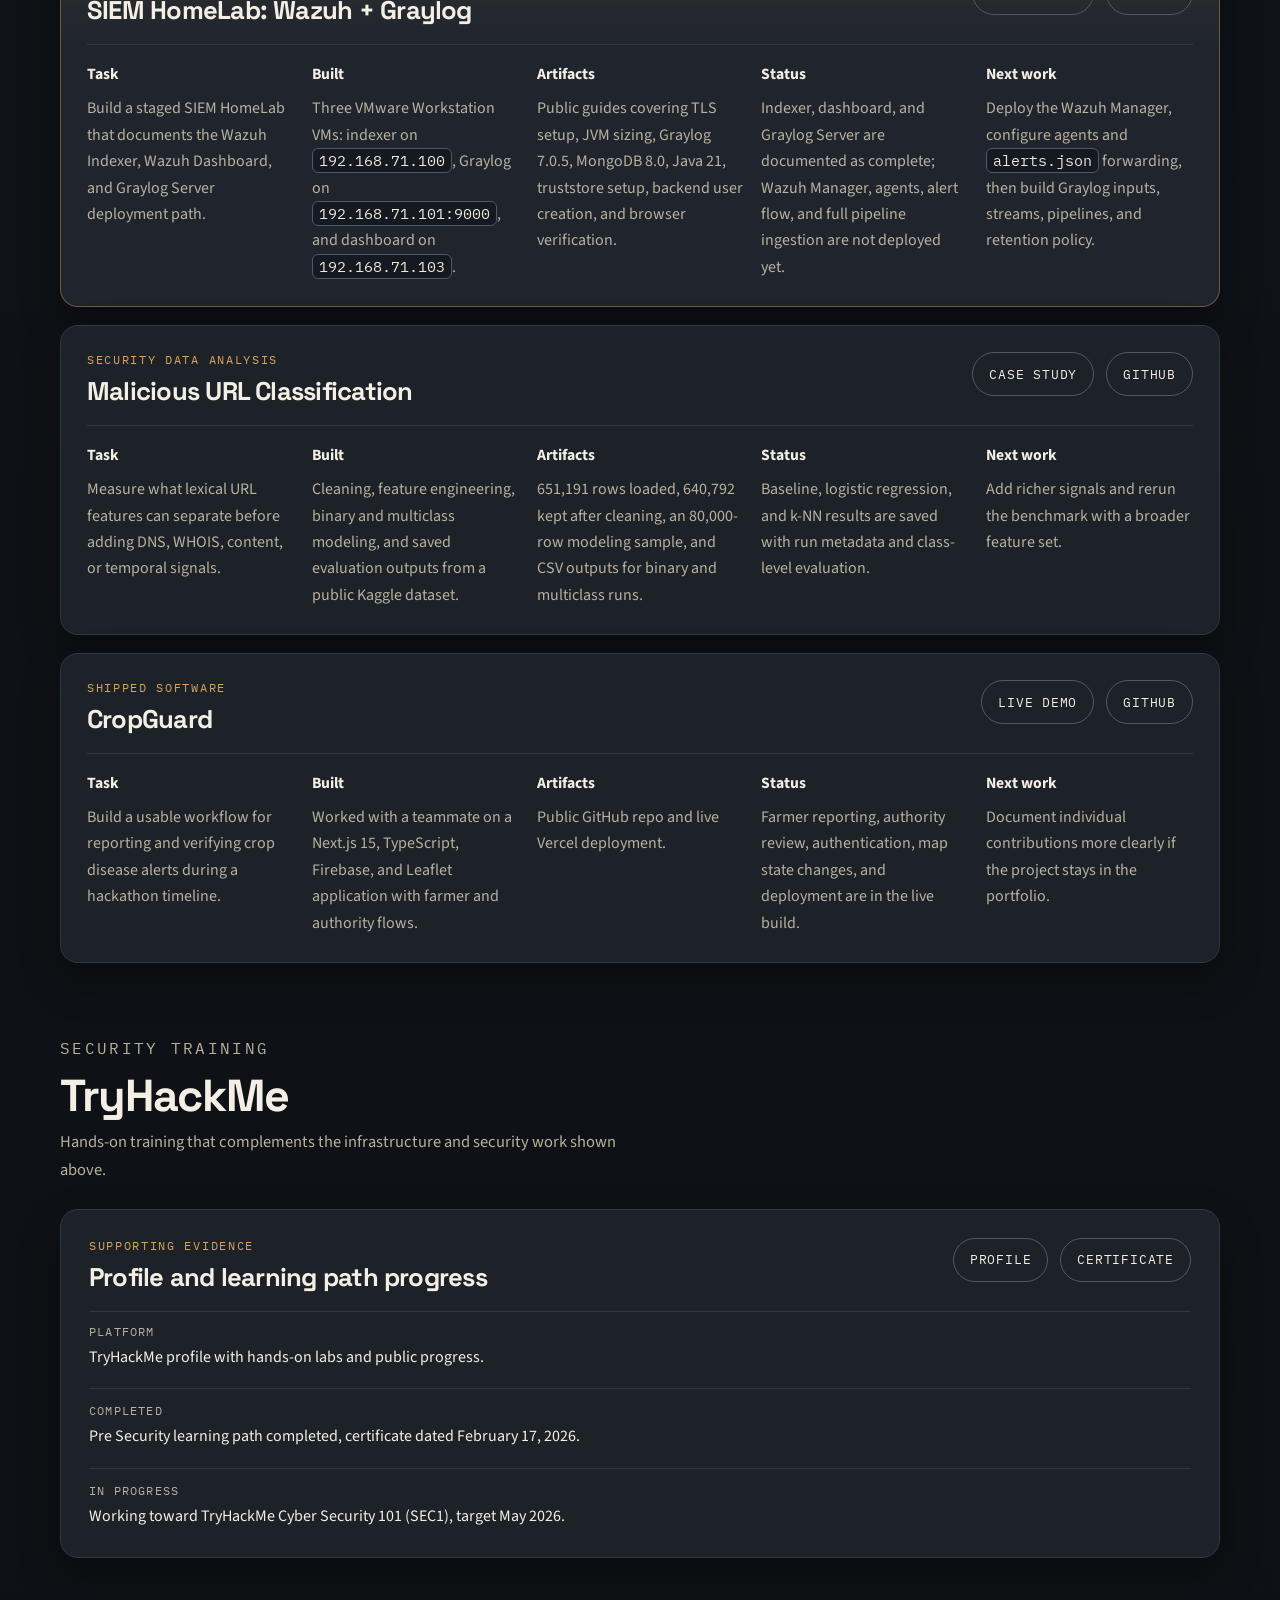
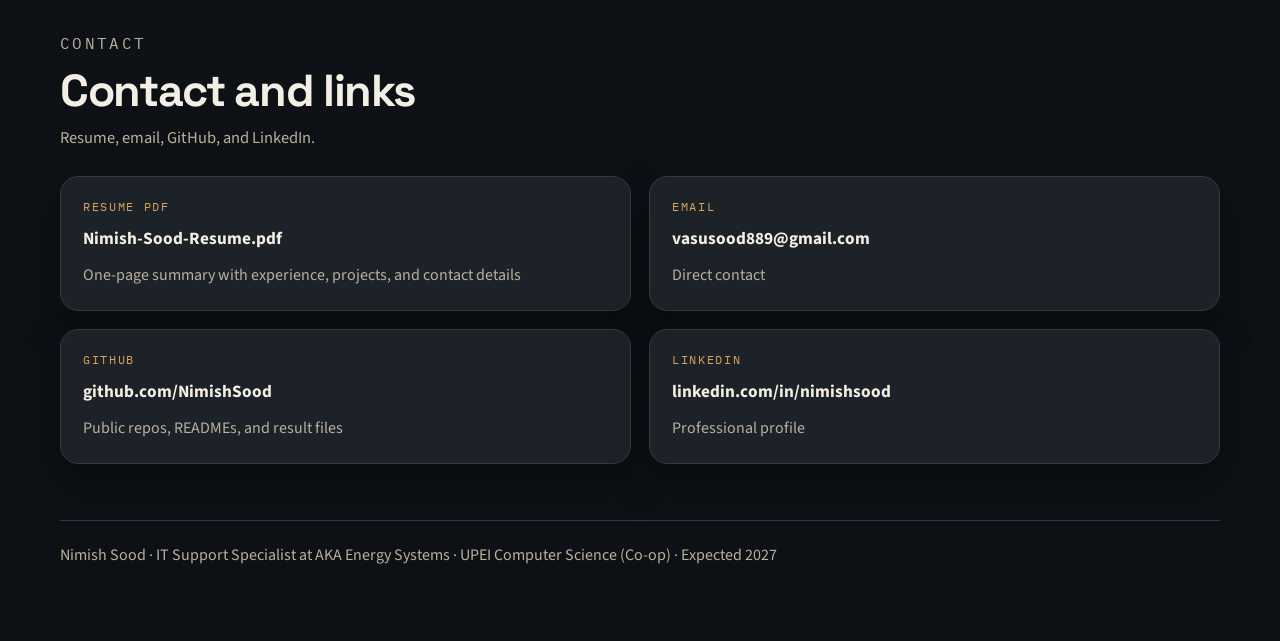
==== commit d928d9cf: "minor" ====
--- a/index.html
+++ b/index.html
@@ -111,7 +111,6 @@
               <li>Contributed to early planning for a Wazuh-based SIEM deployment for centralized logging and future detection coverage.</li>
             </ul>
             <p class="experience-card__tools"><strong>Areas:</strong> Microsoft Entra ID, GoPhish, Proxmox VE, ManageEngine Desktop Central, Windows, Ubuntu, endpoint operations, network support.</p>
-            <p class="experience-card__note">Public summary only. Internal system names, metrics, and implementation details are omitted.</p>
           </div>
         </article>
       </section>
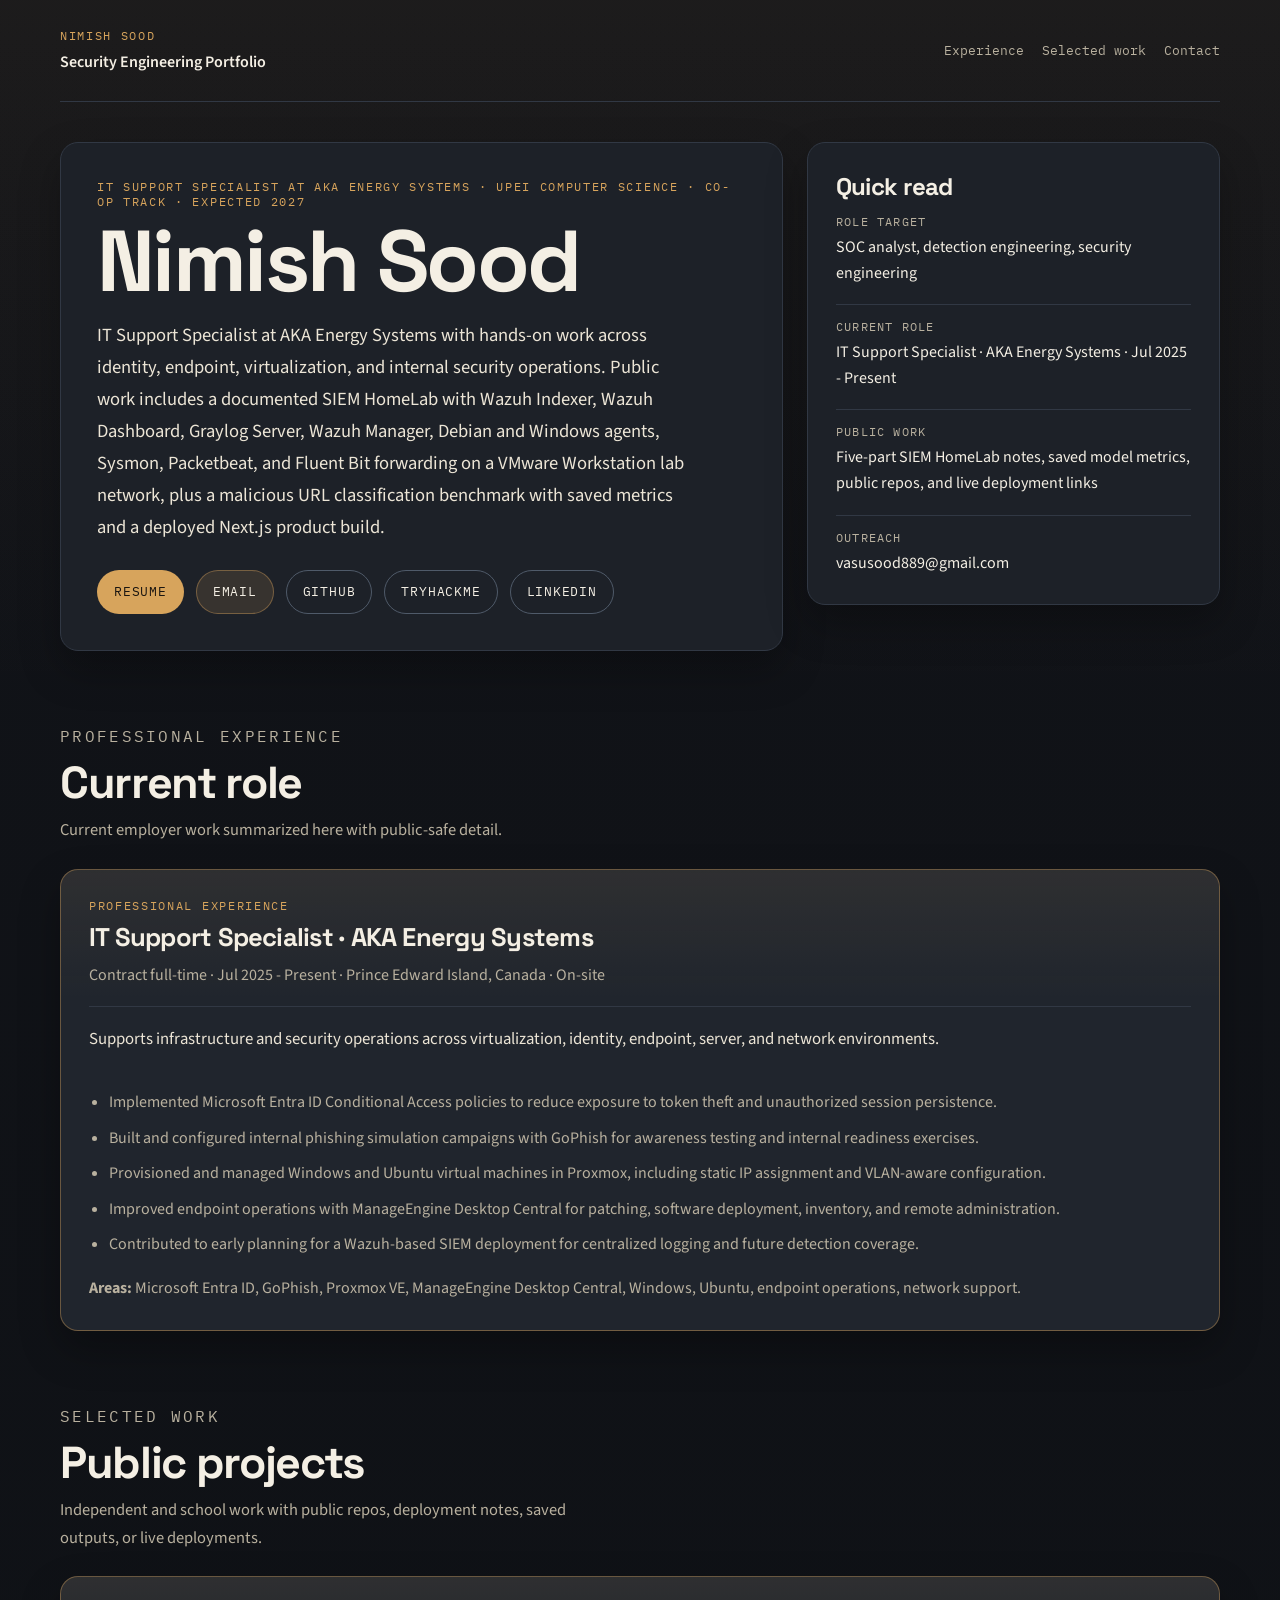
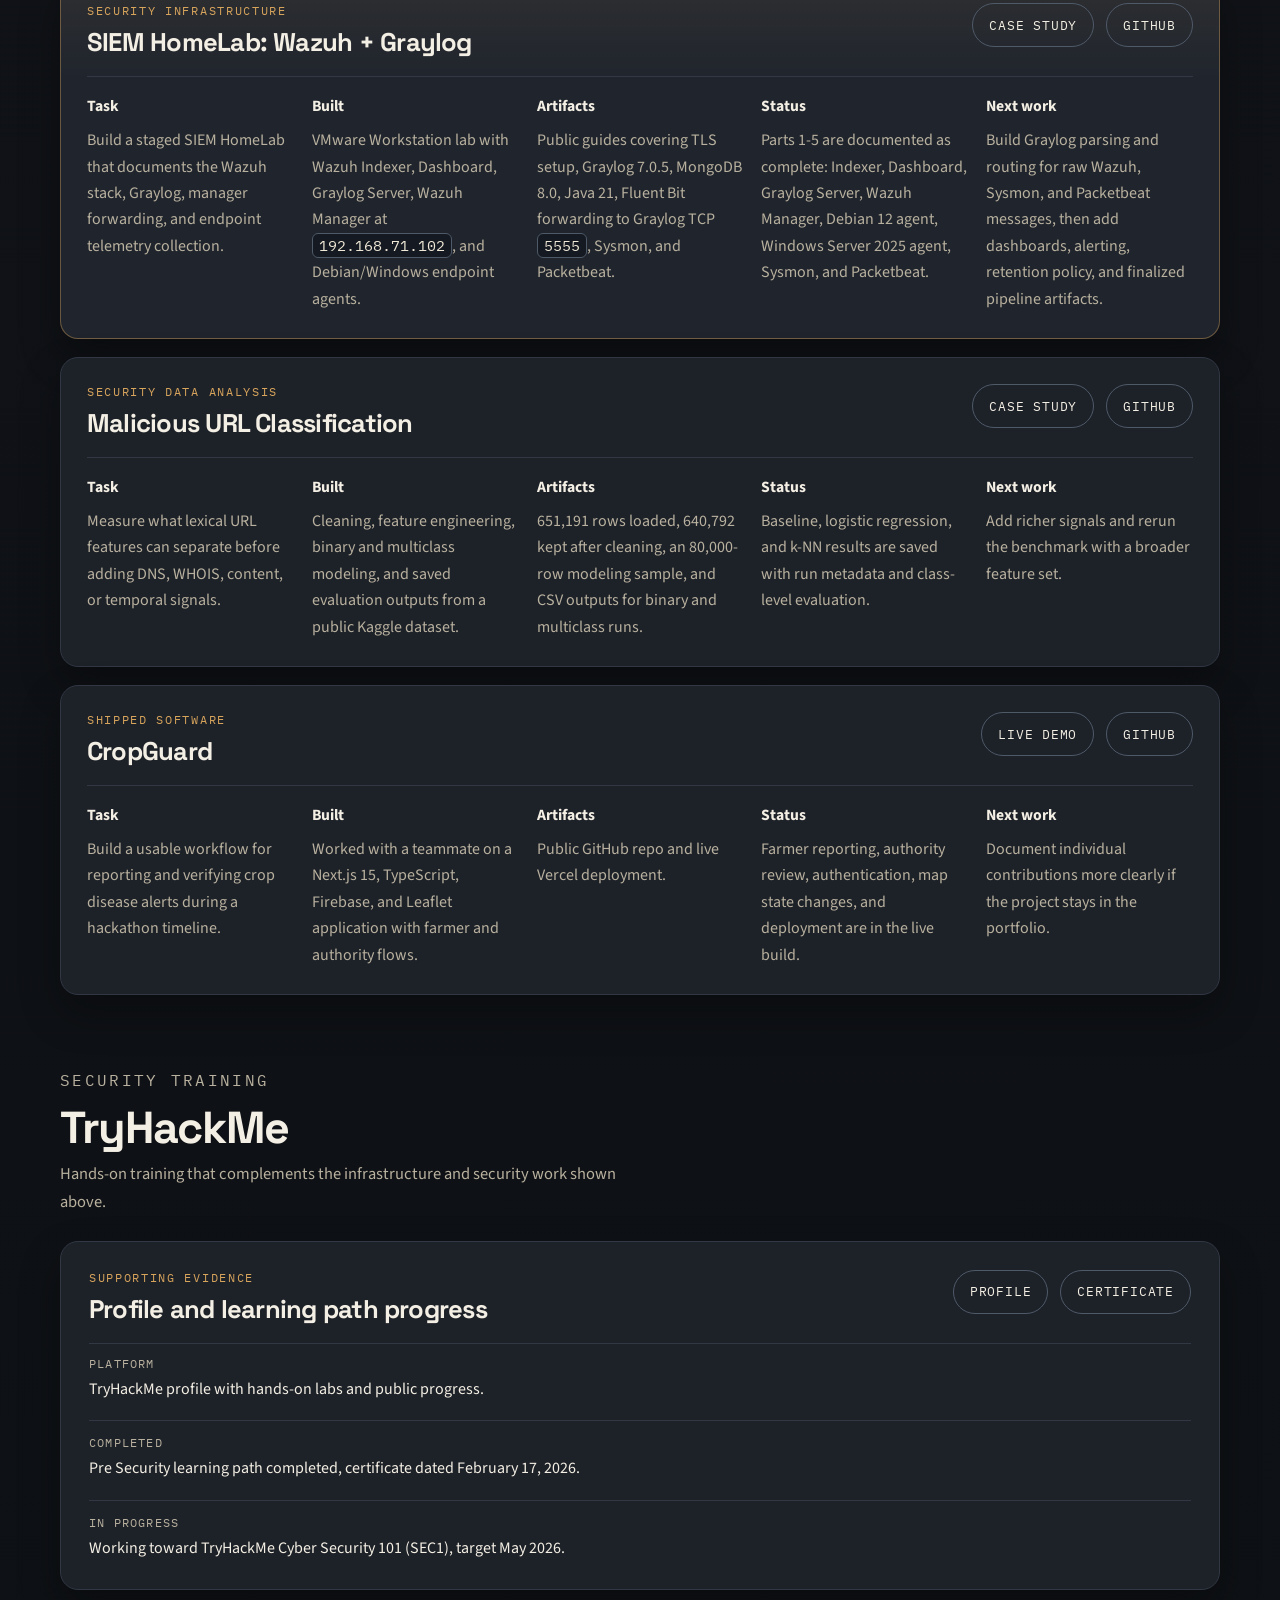
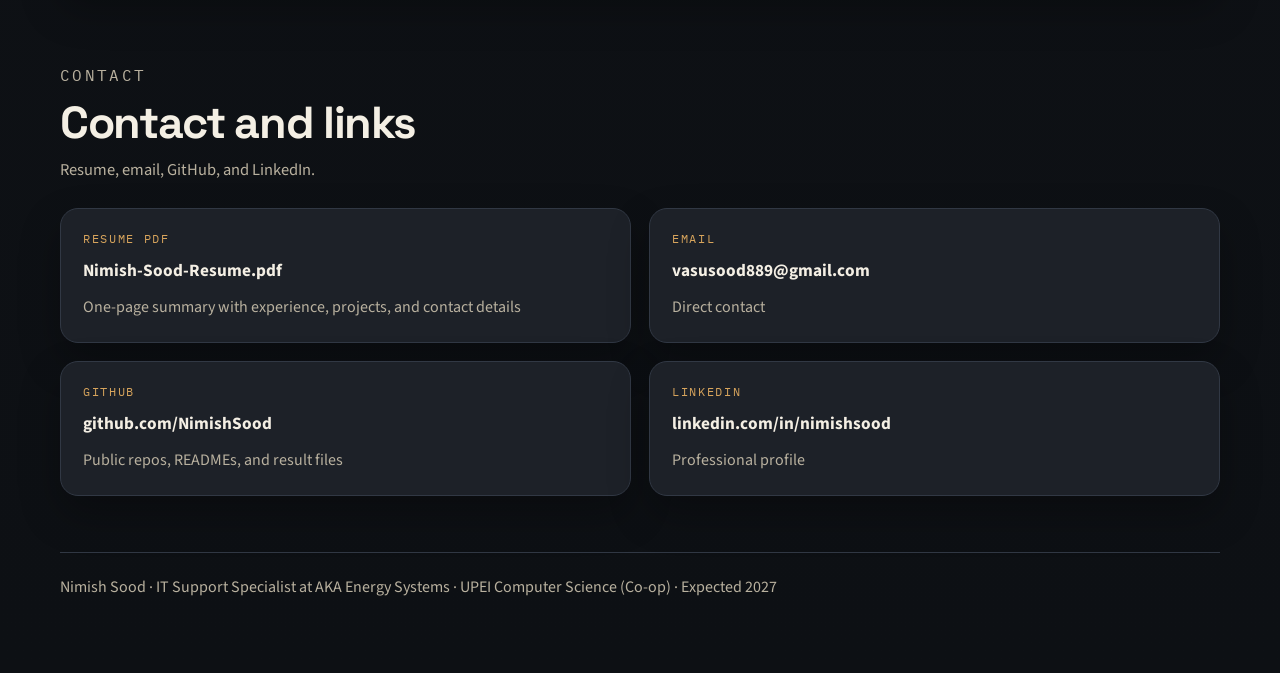
==== commit aa41b956: "added SIEM Project part4, par5" ====
--- a/index.html
+++ b/index.html
@@ -5,14 +5,14 @@
   <meta name="viewport" content="width=device-width, initial-scale=1" />
   <meta
     name="description"
-    content="Nimish Sood is a UPEI computer science student and IT Support Specialist at AKA Energy Systems. Public work includes a SIEM HomeLab with Wazuh and Graylog, malicious URL classification, and shipped Next.js software."
+    content="Nimish Sood is a UPEI computer science student and IT Support Specialist at AKA Energy Systems. Public work includes a five-part SIEM HomeLab with Wazuh and Graylog, malicious URL classification, and shipped Next.js software."
   />
   <meta name="robots" content="index,follow" />
   <meta name="theme-color" content="#111318" />
   <meta property="og:title" content="Nimish Sood | Security Engineering Portfolio" />
   <meta
     property="og:description"
-    content="IT support and security-focused portfolio with professional infrastructure work, a SIEM HomeLab with Wazuh and Graylog, malicious URL classification, and shipped software."
+    content="IT support and security-focused portfolio with professional infrastructure work, a five-part SIEM HomeLab with Wazuh and Graylog, malicious URL classification, and shipped software."
   />
   <meta property="og:type" content="website" />
   <meta property="og:url" content="https://nimishhomelab.com/" />
@@ -47,9 +47,10 @@
           <h1>Nimish Sood</h1>
           <p class="hero__summary">
             IT Support Specialist at AKA Energy Systems with hands-on work across identity, endpoint, virtualization,
-            and internal security operations. Public work includes a documented three-VM SIEM HomeLab with Wazuh
-            Indexer, Wazuh Dashboard, and Graylog Server on Ubuntu 24.04, a malicious URL classification benchmark
-            with saved metrics, and a deployed Next.js product build.
+            and internal security operations. Public work includes a documented SIEM HomeLab with Wazuh Indexer,
+            Wazuh Dashboard, Graylog Server, Wazuh Manager, Debian and Windows agents, Sysmon, Packetbeat, and
+            Fluent Bit forwarding on a VMware Workstation lab network, plus a malicious URL classification benchmark
+            with saved metrics and a deployed Next.js product build.
           </p>
           <div class="hero__actions">
             <a class="button button--primary" href="./assets/Nimish-Sood-Resume.pdf" target="_blank" rel="noopener noreferrer">Resume</a>
@@ -73,7 +74,7 @@
             </div>
             <div>
               <dt>Public work</dt>
-              <dd>SIEM HomeLab deployment notes, saved model metrics, public repos, and live deployment links</dd>
+              <dd>Five-part SIEM HomeLab notes, saved model metrics, public repos, and live deployment links</dd>
             </div>
             <div>
               <dt>Outreach</dt>
@@ -137,23 +138,23 @@
             <div class="project-card__body">
               <div>
                 <h4>Task</h4>
-                <p>Build a staged SIEM HomeLab that documents the Wazuh Indexer, Wazuh Dashboard, and Graylog Server deployment path.</p>
+                <p>Build a staged SIEM HomeLab that documents the Wazuh stack, Graylog, manager forwarding, and endpoint telemetry collection.</p>
               </div>
               <div>
                 <h4>Built</h4>
-                <p>Three VMware Workstation VMs: indexer on <code>192.168.71.100</code>, Graylog on <code>192.168.71.101:9000</code>, and dashboard on <code>192.168.71.103</code>.</p>
+                <p>VMware Workstation lab with Wazuh Indexer, Dashboard, Graylog Server, Wazuh Manager at <code>192.168.71.102</code>, and Debian/Windows endpoint agents.</p>
               </div>
               <div>
                 <h4>Artifacts</h4>
-                <p>Public guides covering TLS setup, JVM sizing, Graylog 7.0.5, MongoDB 8.0, Java 21, truststore setup, backend user creation, and browser verification.</p>
+                <p>Public guides covering TLS setup, Graylog 7.0.5, MongoDB 8.0, Java 21, Fluent Bit forwarding to Graylog TCP <code>5555</code>, Sysmon, and Packetbeat.</p>
               </div>
               <div>
                 <h4>Status</h4>
-                <p>Indexer, dashboard, and Graylog Server are documented as complete; Wazuh Manager, agents, alert flow, and full pipeline ingestion are not deployed yet.</p>
+                <p>Parts 1-5 are documented as complete: Indexer, Dashboard, Graylog Server, Wazuh Manager, Debian 12 agent, Windows Server 2025 agent, Sysmon, and Packetbeat.</p>
               </div>
               <div>
                 <h4>Next work</h4>
-                <p>Deploy the Wazuh Manager, configure agents and <code>alerts.json</code> forwarding, then build Graylog inputs, streams, pipelines, and retention policy.</p>
+                <p>Build Graylog parsing and routing for raw Wazuh, Sysmon, and Packetbeat messages, then add dashboards, alerting, retention policy, and finalized pipeline artifacts.</p>
               </div>
             </div>
           </article>
--- a/assets/site.css
+++ b/assets/site.css
@@ -538,7 +538,7 @@
 
 .evidence-strip {
   display: grid;
-  grid-template-columns: repeat(4, minmax(0, 1fr));
+  grid-template-columns: repeat(5, minmax(0, 1fr));
   gap: 14px;
 }
 
@@ -552,7 +552,8 @@
 .evidence-chip strong {
   display: block;
   font-family: "Space Grotesk", "Segoe UI", sans-serif;
-  font-size: 1.3rem;
+  font-size: clamp(1.05rem, 1.15vw, 1.3rem);
+  line-height: 1.18;
   color: var(--accent);
   overflow-wrap: anywhere;
 }
@@ -603,10 +604,16 @@
 
 .diagram {
   margin-top: 18px;
+  overflow-x: auto;
   padding: 18px;
   border-radius: var(--radius-md);
   border: 1px solid var(--line);
   background: #14171d;
+}
+
+.diagram svg {
+  width: 100%;
+  height: auto;
 }
 
 .diagram svg text {
